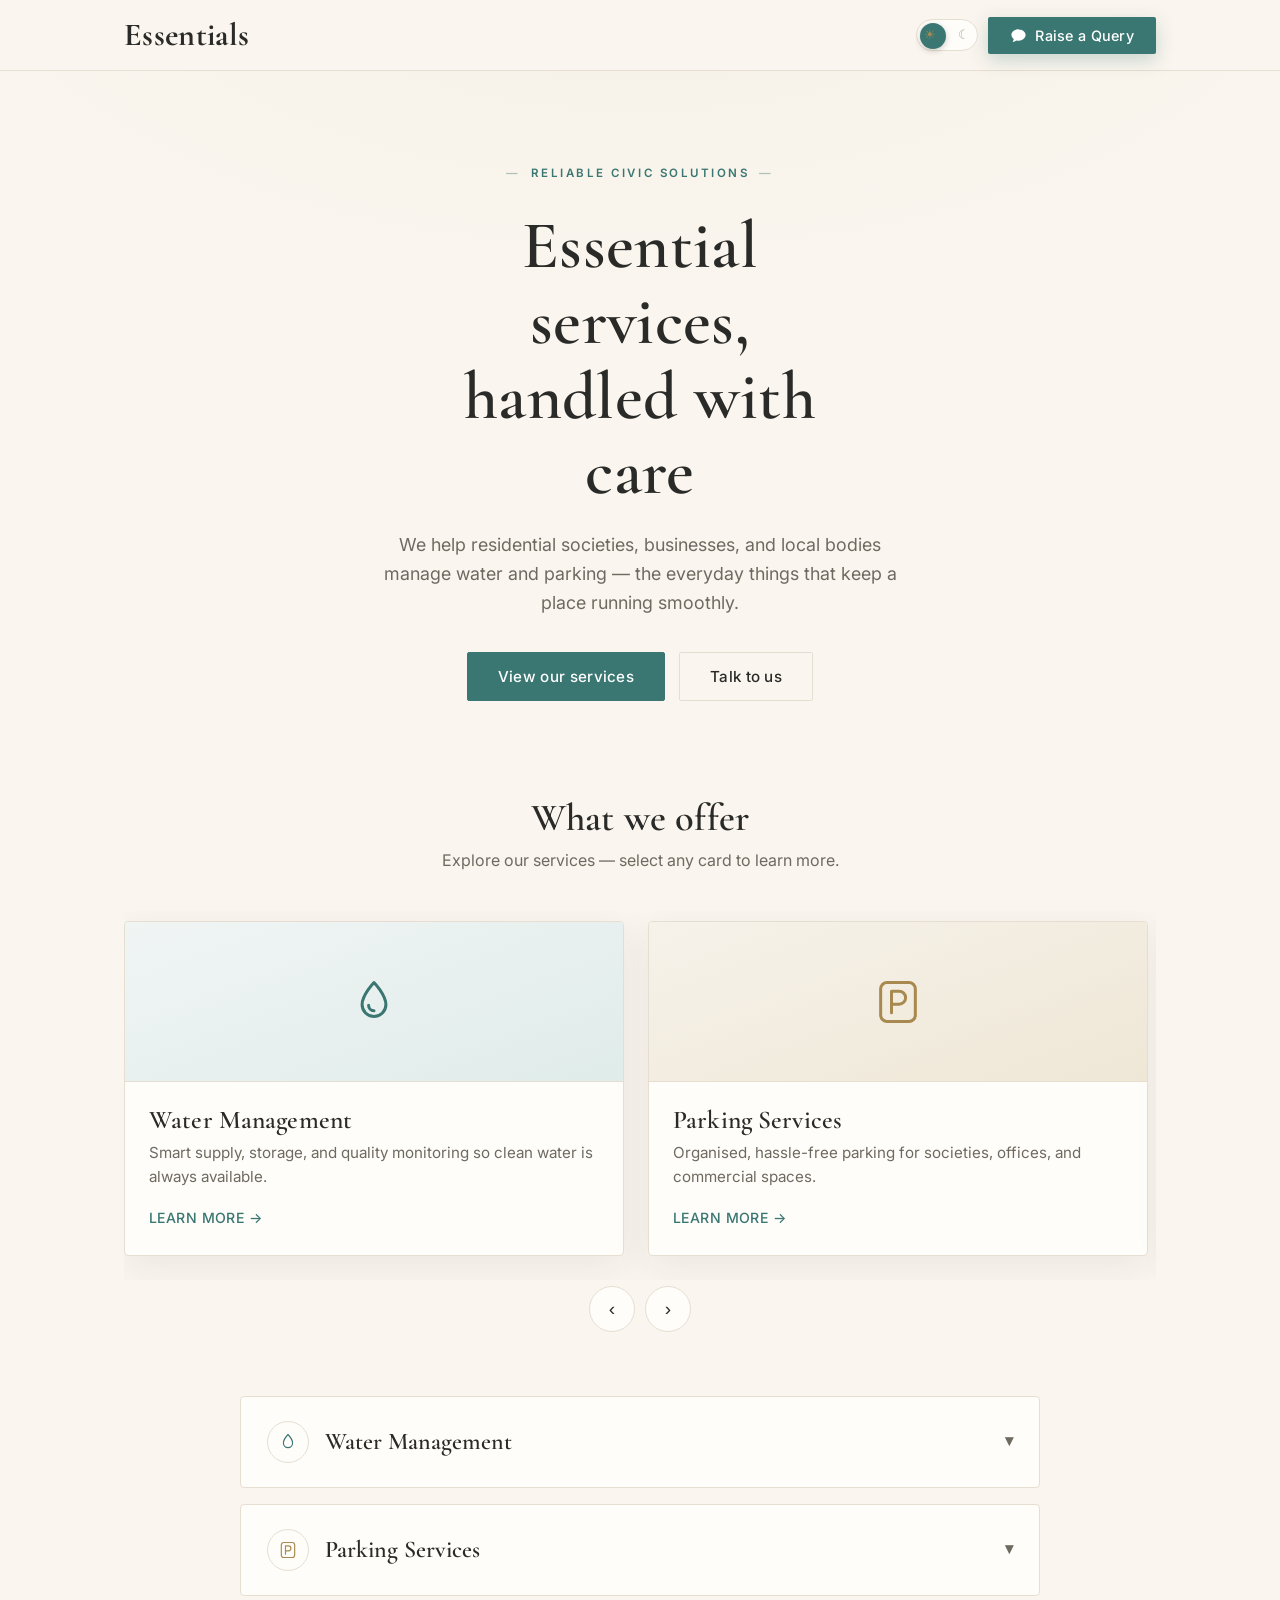
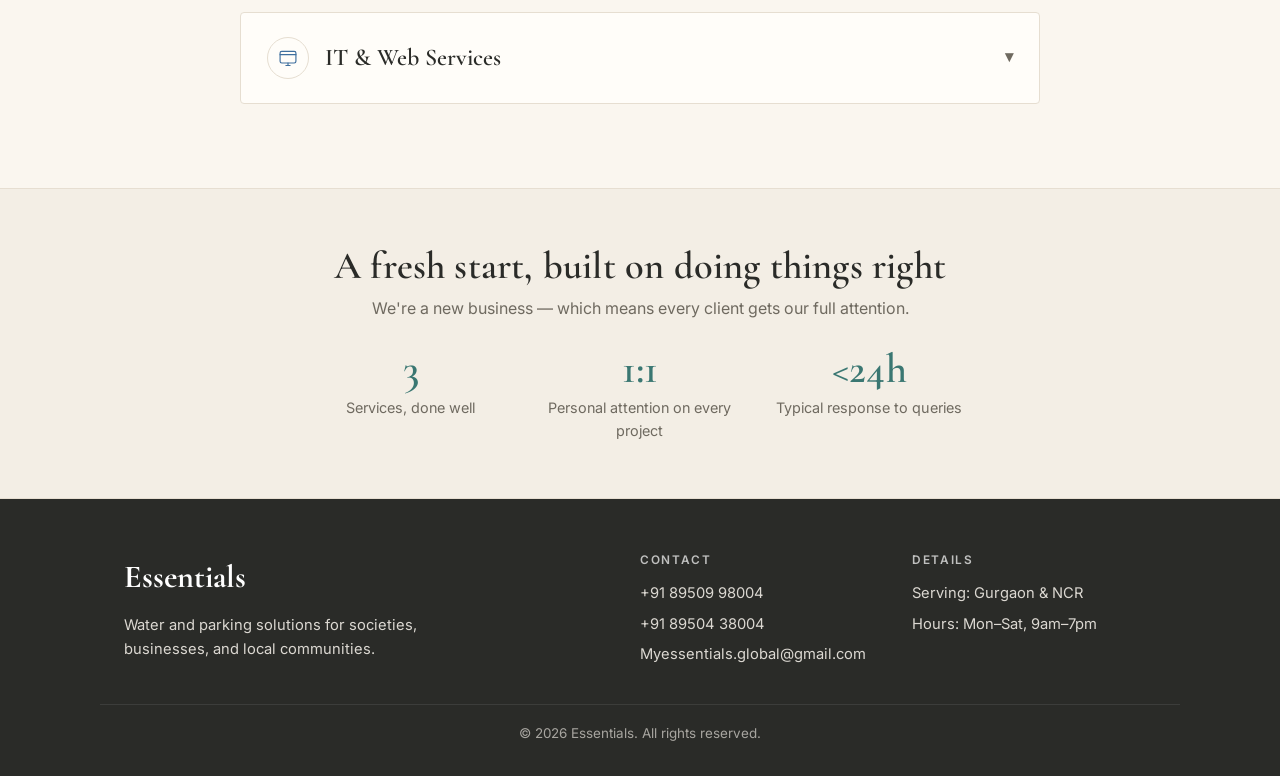
==== index.html @ 6fbc33ee "icon" ====
<!DOCTYPE html>
<html lang="en">
<head>
<meta charset="UTF-8" />
<meta name="viewport" content="width=device-width, initial-scale=1.0" />

<!-- ============ PRIMARY SEO ============ -->
<title>Essentials | Water Management & Parking Solutions in Gurgaon</title>
<meta name="description" content="Essentials provides reliable water management and organised parking solutions for societies, businesses, and local communities in Gurgaon & NCR. Get in touch today." />
<meta name="keywords" content="water management, parking services, water supply, tank cleaning, parking management, society services, Gurgaon, NCR, civic services, facility management" />
<meta name="author" content="Essentials" />
<meta name="robots" content="index, follow, max-image-preview:large" />
<meta name="theme-color" content="#ffffff" />
<link rel="canonical" href="https://myessentials.co.in/" />

<!-- ============ FAVICON ============ -->
<link rel="icon" type="image/x-icon" href="/favicon.ico" />
<link rel="icon" type="image/png" sizes="32x32" href="/favicon-32x32.png" />
<link rel="icon" type="image/png" sizes="16x16" href="/favicon-16x16.png" />
<link rel="apple-touch-icon" sizes="180x180" href="/apple-touch-icon.png" />

<!-- ============ OPEN GRAPH ============ -->
<meta property="og:type" content="website" />
<meta property="og:site_name" content="Essentials" />
<meta property="og:title" content="Essentials | Water Management & Parking Solutions" />
<meta property="og:description" content="Reliable water management and organised parking solutions for societies, businesses, and communities in Gurgaon & NCR." />
<meta property="og:url" content="https://myessentials.co.in/" />
<meta property="og:locale" content="en_IN" />
<meta property="og:image" content="https://myessentials.co.in/assets/og-image.jpg" />
<meta property="og:image:alt" content="Essentials — water and parking solutions" />

<!-- ============ TWITTER CARD ============ -->
<meta name="twitter:card" content="summary_large_image" />
<meta name="twitter:title" content="Essentials | Water & Parking Solutions" />
<meta name="twitter:description" content="Reliable water management and organised parking solutions in Gurgaon & NCR." />
<meta name="twitter:image" content="https://myessentials.co.in/assets/og-image.jpg" />

<!-- ============ STRUCTURED DATA ============ -->
<script type="application/ld+json">
{
  "@context": "https://schema.org",
  "@type": "LocalBusiness",
  "name": "Essentials",
  "description": "Water management and parking solutions for societies, businesses, and communities.",
  "url": "https://myessentials.co.in/",
  "telephone": "+91-89509-98004",
  "email": "Myessentials.global@gmail.com",
  "areaServed": { "@type": "City", "name": "Gurgaon" },
  "address": { "@type": "PostalAddress", "addressLocality": "Gurgaon", "addressRegion": "Haryana", "addressCountry": "IN" },
  "openingHoursSpecification": { "@type": "OpeningHoursSpecification", "dayOfWeek": ["Monday","Tuesday","Wednesday","Thursday","Friday","Saturday"], "opens": "09:00", "closes": "19:00" },
  "makesOffer": [
    { "@type": "Offer", "itemOffered": { "@type": "Service", "name": "Water Management", "description": "Water supply scheduling, tank cleaning, quality testing, and usage monitoring." } },
    { "@type": "Offer", "itemOffered": { "@type": "Service", "name": "Parking Services", "description": "Parking planning, slot allocation, signage, and on-ground flow management." } }
  ]
}
</script>

<link rel="preconnect" href="https://fonts.googleapis.com">
<link rel="preconnect" href="https://fonts.gstatic.com" crossorigin>
<link href="https://fonts.googleapis.com/css2?family=Cormorant+Garamond:wght@500;600&family=Inter:wght@400;500;600&display=swap" rel="stylesheet">

<style>
  /* ============================================================
     ELEGANT LIGHT THEME — soft whites, restrained teal, serif display
     ============================================================ */
  :root, [data-theme="light"]{
    --ink:#2a2b28;        /* warm soft charcoal */
    --ink-soft:#6f6a60;   /* warm muted grey text */
    --brand:#3a7772;      /* restrained deep teal (AA-compliant) */
    --brand-deep:#2f5f5b;
    --gold:#a8894f;       /* warm muted gold */
    --stone:#f3eee5;      /* warm sand section */
    --paper:#faf6ef;      /* warm ivory page */
    --paper-2:#f6f0e6;    /* second ivory tone for gradient */
    --line:#e6ded1;       /* warm hairline */
    --card:#fffdf9;       /* creamy card, slightly off page */
    --shadow:0 10px 40px rgba(42,43,40,.07);
  }
  [data-theme="dark"]{
    --ink:#e9e6df; --ink-soft:#a9a49a; --brand:#6ba8a2; --brand-deep:#8bc0ba;
    --gold:#c9a877; --stone:#20242a; --paper:#171b20; --line:#2b3138; --card:#1d222808;
    --card:#1e2329; --paper-2:#141a1f; --shadow:0 10px 40px rgba(0,0,0,.4);
  }

  *{box-sizing:border-box;margin:0;padding:0}
  html{scroll-behavior:smooth}

  /* Accessibility: skip link */
  .skip{
    position:absolute;left:-999px;top:0;z-index:100;
    background:var(--brand);color:#fff;padding:12px 20px;border-radius:0 0 4px 0;
    font-weight:600;text-decoration:none
  }
  .skip:focus{left:0}

  /* Accessibility: clear keyboard focus on every interactive element */
  a:focus-visible, button:focus-visible, summary:focus-visible, [tabindex]:focus-visible{
    outline:3px solid var(--brand);
    outline-offset:3px;
    border-radius:2px;
  }
  /* Screen-reader-only utility */
  .sr-only{
    position:absolute;width:1px;height:1px;padding:0;margin:-1px;
    overflow:hidden;clip:rect(0 0 0 0);white-space:nowrap;border:0
  }
  body{
    font-family:"Inter",system-ui,-apple-system,Roboto,Arial,sans-serif;
    color:var(--ink);
    background:var(--paper);
    background-image:radial-gradient(1200px 600px at 50% -10%, var(--paper-2), transparent 70%);
    background-attachment:fixed;
    line-height:1.6;
    -webkit-font-smoothing:antialiased;
    transition:background .3s ease, color .3s ease;
  }
  h1,h2,h3,.serif{font-family:"Cormorant Garamond",Georgia,serif;font-weight:600;line-height:1.12;letter-spacing:.005em}
  .wrap{max-width:1080px;margin:0 auto;padding:0 24px}

  header{
    position:sticky;top:0;z-index:40;
    background:color-mix(in srgb, var(--paper) 90%, transparent);
    backdrop-filter:blur(10px); border-bottom:1px solid var(--line);
  }
  .bar{display:flex;align-items:center;justify-content:space-between;height:70px;gap:12px}
  .brand{display:flex;align-items:center;gap:11px;font-family:"Cormorant Garamond",serif;font-weight:800;font-size:2rem;color:var(--ink);text-decoration:none;letter-spacing:.01em;flex:0 0 auto}

  .head-actions{display:flex;align-items:center;gap:10px;flex:0 0 auto}
  @media (max-width:640px){
    .brand{font-size:1.7rem}
    .nav-cta{padding:9px 14px;font-size:.82rem}
    .nav-cta svg{width:15px}
    .head-actions{gap:8px}
  }
  @media (max-width:400px){
    /* hide the button label on very small screens, keep the icon */
    .nav-cta .cta-label{display:none}
    .nav-cta{padding:9px 11px}
  }
  /* ===== THEME PILL TOGGLE ===== */
  .theme-toggle{
    position:relative;
    width:62px;height:32px;flex:0 0 auto;
    border-radius:999px;
    border:1px solid var(--line);
    background:var(--card);
    cursor:pointer;padding:0;
    display:flex;align-items:center;justify-content:space-between;
    transition:background .25s, border-color .25s;
  }
  .theme-toggle:hover{border-color:var(--brand)}
  .theme-toggle:focus-visible{outline:2px solid var(--brand);outline-offset:2px}
  .theme-toggle .tt-icon{
    width:26px;font-size:.82rem;line-height:1;text-align:center;
    z-index:2;pointer-events:none;transition:opacity .25s;
  }
  .theme-toggle .tt-sun{color:var(--gold)}
  .theme-toggle .tt-moon{color:var(--ink-soft)}
  /* sliding knob sits over the active side */
  .theme-toggle .tt-knob{
    position:absolute;top:3px;left:3px;
    width:26px;height:26px;border-radius:50%;
    background:var(--brand);
    box-shadow:0 2px 6px rgba(0,0,0,.2);
    transition:transform .25s ease;
    z-index:1;
  }
  /* dark mode: slide knob to the right (over the moon) */
  [data-theme="dark"] .theme-toggle .tt-knob{transform:translateX(30px)}
  [data-theme="dark"] .theme-toggle .tt-sun{opacity:.45}
  [data-theme="light"] .theme-toggle .tt-moon{opacity:.55}
  /* knob dims the icon it covers so the OTHER icon reads as "current option" */

  .nav-cta{
    background:var(--brand);color:#fff;border:none;
    padding:10px 22px;border-radius:2px;font-weight:500;font-size:.9rem;letter-spacing:.02em;
    cursor:pointer;transition:.2s;font-family:"Inter",sans-serif;
    display:inline-flex;align-items:center;gap:8px;
    box-shadow:0 6px 18px rgba(63,125,120,.28)
  }
  .nav-cta:hover{background:var(--brand-deep);transform:translateY(-1px)}
  .nav-cta svg{width:17px;fill:#fff}

  .hero{padding:88px 0 56px;text-align:center}
  .eyebrow{
    display:inline-block;font-size:.72rem;font-weight:600;letter-spacing:.22em;
    text-transform:uppercase;color:var(--brand);margin-bottom:26px
  }
  .eyebrow::before,.eyebrow::after{content:"—";opacity:.4;margin:0 10px}
  .hero h1{font-size:clamp(2.6rem,6vw,4.2rem);max-width:14ch;margin:0 auto 22px;color:var(--ink)}
  .hero p{font-size:1.12rem;color:var(--ink-soft);max-width:50ch;margin:0 auto 34px;font-weight:400}
  .hero-actions{display:flex;gap:14px;justify-content:center;flex-wrap:wrap}
  .btn-primary{
    background:var(--brand);color:#fff;border:1px solid var(--brand);padding:14px 30px;
    border-radius:2px;font-weight:500;font-size:.95rem;letter-spacing:.02em;cursor:pointer;transition:.2s;font-family:"Inter",sans-serif
  }
  .btn-primary:hover{background:var(--brand-deep);border-color:var(--brand-deep)}
  .btn-ghost{
    background:transparent;color:var(--ink);border:1px solid var(--line);
    padding:14px 30px;border-radius:2px;font-weight:500;font-size:.95rem;letter-spacing:.02em;cursor:pointer;transition:.2s;font-family:"Inter",sans-serif
  }
  .btn-ghost:hover{border-color:var(--brand);color:var(--brand)}

  .services{padding:40px 0 64px}
  .sec-head{text-align:center;margin-bottom:38px}
  .sec-head h2{font-size:2.4rem;margin-bottom:8px;color:var(--ink)}
  .sec-head p{color:var(--ink-soft)}

  .carousel{position:relative}
  .track{display:flex;gap:24px;overflow-x:auto;scroll-snap-type:x mandatory;padding:10px 4px 24px;scrollbar-width:none}
  .track::-webkit-scrollbar{display:none}
  .card{
    scroll-snap-align:start;flex:0 0 88%;
    background:var(--card);border:1px solid var(--line);border-radius:4px;
    box-shadow:var(--shadow);overflow:hidden;cursor:pointer;transition:transform .3s,box-shadow .3s
  }
  /* Desktop: two cards visible at once (each ~half the row minus the gap) */
  @media(min-width:720px){.card{flex:0 0 calc(50% - 12px)}}
  .card:hover{transform:translateY(-6px);box-shadow:0 18px 50px rgba(44,51,57,.10)}
  .card-top{height:160px;display:grid;place-items:center;position:relative;border-bottom:1px solid var(--line)}
  .card-top.water{background:linear-gradient(160deg,#f0f5f4,#e0ecea)}
  .card-top.parking{background:linear-gradient(160deg,#f6f2ea,#efe7d6)}
  .card-top.more{background:linear-gradient(160deg,#f2f3f4,#e7e9ea)}
  .card-top.it{background:linear-gradient(160deg,#eef2f6,#dde8f0)}
  .card-top svg{width:52px;height:52px}
  .card-top.water svg{color:var(--brand)}
  .card-top.parking svg{color:var(--gold)}
  .card-top.more svg{color:var(--ink-soft)}
  .card-top.it svg{color:#3f6f9e}
  .card-body{padding:24px}
  .card-body h3{font-size:1.6rem;margin-bottom:6px;color:var(--ink)}
  .card-body p{color:var(--ink-soft);font-size:.95rem;margin-bottom:16px}
  .card-link{font-weight:500;color:var(--brand);font-size:.88rem;letter-spacing:.03em;text-transform:uppercase}

  .arrows{display:flex;gap:10px;justify-content:center;margin-top:6px}
  .arrow{width:46px;height:46px;border-radius:50%;border:1px solid var(--line);background:var(--card);cursor:pointer;font-size:1.2rem;color:var(--ink);transition:.2s}
  .arrow:hover{border-color:var(--brand);color:var(--brand)}

  .detail{max-width:800px;margin:0 auto 16px;background:var(--card);border:1px solid var(--line);border-radius:4px;overflow:hidden}
  .detail summary{list-style:none;cursor:pointer;padding:24px 26px;display:flex;align-items:center;gap:16px;font-family:"Cormorant Garamond",serif;font-weight:600;font-size:1.5rem;color:var(--ink)}
  .detail summary::-webkit-details-marker{display:none}
  .detail .chev{margin-left:auto;transition:transform .25s;color:var(--ink-soft);font-size:1rem}
  .detail[open] .chev{transform:rotate(180deg)}
  .badge{width:42px;height:42px;border-radius:50%;display:grid;place-items:center;flex:none;border:1px solid var(--line)}
  .badge.water svg{color:var(--brand)}
  .badge.parking svg{color:var(--gold)}
  .badge.it svg{color:#3f6f9e}
  .detail-body{padding:0 26px 26px 84px}
  .detail-body p{color:var(--ink-soft);margin-bottom:18px}
  .detail-body h4{margin:16px 0 10px;font-family:"Inter",sans-serif;font-size:.78rem;text-transform:uppercase;letter-spacing:.14em;color:var(--brand);font-weight:600}
  .feature-list{list-style:none;display:grid;gap:12px}
  .feature-list li{display:flex;gap:12px;color:var(--ink-soft);font-size:.96rem}
  .feature-list li::before{content:"";width:6px;height:6px;border-radius:50%;background:var(--gold);flex:none;margin-top:9px}
  .detail-body .btn-primary{margin-top:22px;font-size:.9rem;padding:12px 26px}

  .trust{background:var(--stone);padding:56px 0;text-align:center;margin-top:24px;border-top:1px solid var(--line);border-bottom:1px solid var(--line)}
  .trust-grid{display:grid;gap:28px;grid-template-columns:1fr;max-width:660px;margin:24px auto 0}
  @media(min-width:640px){.trust-grid{grid-template-columns:repeat(3,1fr)}}
  .trust-item h3{font-size:2.6rem;color:var(--brand);margin-bottom:4px}
  .trust-item p{color:var(--ink-soft);font-size:.9rem}

  footer{background:var(--ink);color:var(--paper);padding:52px 0 32px;font-size:.92rem}
  [data-theme="dark"] footer{background:#0e1215;color:#a9a49a}
  .foot-grid{display:grid;gap:28px;grid-template-columns:1fr}
  @media(min-width:640px){.foot-grid{grid-template-columns:2fr 1fr 1fr}}
  footer h4{color:#fff;margin-bottom:12px;font-family:"Inter",sans-serif;font-size:.74rem;text-transform:uppercase;letter-spacing:.14em;opacity:.7;font-weight:600}
  footer a{color:inherit;text-decoration:none;display:block;margin-bottom:7px;opacity:.85}
  footer a:hover{opacity:1}
  .foot-brand{display:flex;align-items:center;gap:11px;font-family:"Cormorant Garamond",serif;font-weight:800;color:#fff;font-size:2rem;margin-bottom:12px}
  .foot-bottom{border-top:1px solid rgba(255,255,255,.14);margin-top:30px;padding-top:18px;text-align:center;opacity:.6;font-size:.84rem}



  .overlay[hidden]{display:none!important}
  .overlay{position:fixed;inset:0;z-index:60;background:rgba(30,35,40,.5);backdrop-filter:blur(3px);display:none;align-items:center;justify-content:center;padding:20px}
  .overlay.show{display:flex}
  .modal{background:var(--card);border-radius:10px;max-width:420px;width:100%;padding:26px 24px;box-shadow:0 24px 70px rgba(0,0,0,.28);animation:pop .3s ease;max-height:88vh;overflow-y:auto}
  @keyframes pop{from{transform:translateY(10px);opacity:0}to{transform:translateY(0);opacity:1}}
  .modal h3{font-size:1.6rem;margin-bottom:4px;color:var(--ink)}
  .modal h3:focus{outline:none}
  .modal .sub{color:var(--ink-soft);font-size:.92rem;margin-bottom:14px}
  .q-select-label{display:block;font-size:.78rem;font-weight:600;letter-spacing:.04em;text-transform:uppercase;color:var(--ink-soft);margin-bottom:6px}
  .q-select{
    width:100%;padding:11px 13px;margin-bottom:16px;
    border:1px solid var(--line);border-radius:8px;
    background:var(--card);color:var(--ink);
    font-family:"Inter",sans-serif;font-size:.95rem;cursor:pointer;
    appearance:none;-webkit-appearance:none;
    background-image:url("data:image/svg+xml,%3Csvg xmlns='http://www.w3.org/2000/svg' width='14' height='14' viewBox='0 0 24 24' fill='none' stroke='%23777' stroke-width='2.4' stroke-linecap='round'%3E%3Cpath d='M6 9l6 6 6-6'/%3E%3C/svg%3E");
    background-repeat:no-repeat;background-position:right 13px center;
    transition:border-color .2s;
  }
  .q-select:hover,.q-select:focus{border-color:var(--brand);outline:none}
  .q-select.needs-pick{border-color:var(--brand);box-shadow:0 0 0 3px rgba(58,119,114,.18);animation:nudge .4s ease}
  @keyframes nudge{0%,100%{transform:translateX(0)}25%{transform:translateX(-4px)}75%{transform:translateX(4px)}}

  /* ===== OOPS CARTOON ===== */
  .oops{display:flex;align-items:center;gap:12px;margin:-4px 0 14px;
    animation:oopsIn .45s cubic-bezier(.18,.9,.32,1.4) both}
  .oops[hidden]{display:none}
  .oops-drop{flex:0 0 auto;transform-origin:50% 100%;animation:oopsHop 1s ease-in-out .3s 2}
  .oops-body{fill:#5bb3ad}
  .oops-face{transform-origin:center;animation:oopsBlink 2.4s ease-in-out infinite}
  .oops-bubble{position:relative;background:var(--card);border:1.5px solid var(--brand);
    color:var(--ink);font-size:.85rem;font-weight:600;line-height:1.3;
    padding:9px 13px;border-radius:12px 12px 12px 3px;box-shadow:0 4px 14px rgba(58,119,114,.18)}
  .oops-bubble::before{content:"";position:absolute;left:-8px;bottom:6px;
    width:0;height:0;border:6px solid transparent;border-right-color:var(--brand);border-left:0}
  .oops-emoji{display:inline-block;animation:oopsWiggle .8s ease-in-out infinite}
  @keyframes oopsIn{from{opacity:0;transform:translateY(6px) scale(.85)}to{opacity:1;transform:translateY(0) scale(1)}}
  @keyframes oopsHop{0%,100%{transform:translateY(0)}30%{transform:translateY(-8px)}50%{transform:translateY(0)}}
  @keyframes oopsBlink{0%,92%,100%{transform:scaleY(1)}96%{transform:scaleY(.1)}}
  @keyframes oopsWiggle{0%,100%{transform:rotate(-12deg)}50%{transform:rotate(12deg)}}
  @media (prefers-reduced-motion:reduce){
    .oops,.oops-drop,.oops-face,.oops-emoji{animation:none}
  }
  /* Disabled contact buttons until a service is chosen */
  .opt-row.is-disabled .opt2{opacity:.45;pointer-events:none;filter:grayscale(.5)}
  .qref{background:var(--stone);border-radius:6px;padding:9px 13px;font-size:.82rem;color:var(--ink-soft);margin-bottom:16px;border:1px solid var(--line)}
  .qref b{color:var(--ink);font-family:ui-monospace,monospace}
  .opt{display:flex;align-items:center;gap:13px;width:100%;text-align:left;border:1px solid var(--line);background:var(--card);border-radius:8px;padding:13px;margin-bottom:10px;cursor:pointer;transition:.2s;text-decoration:none;color:var(--ink)}
  /* Side-by-side WhatsApp / Gmail buttons */
  .opt-row{display:flex;gap:12px;margin-bottom:6px}
  .opt2{
    flex:1;display:flex;flex-direction:column;align-items:center;gap:8px;
    border:1px solid var(--line);background:var(--card);border-radius:10px;
    padding:16px 10px;cursor:pointer;transition:.2s;text-decoration:none;color:var(--ink);
    font-family:"Inter",sans-serif;
  }
  .opt2:hover{border-color:var(--brand);background:var(--stone);transform:translateY(-2px)}
  .opt2 .ico2{width:30px;height:30px;display:grid;place-items:center}
  .opt2 .ico2 svg,.opt2 .ico2 img{width:28px;height:28px}
  .opt2-txt{font-size:.95rem;font-weight:600}
  .opt:hover{border-color:var(--brand);background:var(--stone)}
  .opt .ico{width:40px;height:40px;border-radius:50%;display:grid;place-items:center;flex:none}
  .opt .ico.wa{background:#25d366}
  .opt .ico.em{background:var(--brand)}
  .opt .ico svg{width:21px;height:21px;fill:#fff}
  .opt-txt strong{display:block;font-size:1rem;font-weight:600;line-height:1.3}
  .opt-txt span{font-size:.83rem;color:var(--ink-soft);line-height:1.3}
  .modal-close{background:none;border:none;font-size:.9rem;color:var(--ink-soft);cursor:pointer;width:100%;margin-top:4px;padding:8px}
  .email-fallback{background:var(--stone);border:1px solid var(--line);border-radius:8px;padding:14px;margin:2px 0 10px;text-align:center}
  .ef-note{font-size:.82rem;color:var(--ink-soft);margin-bottom:8px}
  .ef-addr{font-size:.92rem;font-weight:600;color:var(--ink);word-break:break-all;margin-bottom:4px}
  .ef-ref{font-size:.78rem;color:var(--ink-soft);margin-bottom:10px}
  .ef-ref b{color:var(--ink);font-family:ui-monospace,monospace}
  .ef-copy{background:var(--brand);color:#fff;border:none;padding:9px 18px;border-radius:6px;font-size:.85rem;font-weight:500;cursor:pointer;transition:.2s;font-family:"Inter",sans-serif}
  .ef-copy:hover{background:var(--brand-deep)}
  .modal-close:hover{color:var(--ink)}

  @media(prefers-reduced-motion:reduce){*{transition:none!important;animation:none!important}}
</style>
</head>
<body>

<a class="skip" href="#services">Skip to services</a>

<header>
  <div class="wrap bar">
    <span class="brand" aria-label="Essentials home"> Essentials</span>
    <div class="head-actions">
      <button class="theme-toggle" id="themeBtn" onclick="toggleTheme()" role="switch" aria-checked="false" aria-label="Toggle dark mode" title="Toggle light / dark mode">
        <span class="tt-icon tt-sun" aria-hidden="true">☀</span>
        <span class="tt-icon tt-moon" aria-hidden="true">☾</span>
        <span class="tt-knob" aria-hidden="true"></span>
      </button>
      <button class="nav-cta" onclick="openModal()"><svg viewBox="0 0 24 24" aria-hidden="true"><path d="M12 3C6.5 3 2 6.6 2 11c0 2.4 1.3 4.5 3.4 6-.2 1.4-.9 2.6-1.4 3.4-.2.3.1.7.5.6 2-.5 3.6-1.3 4.7-2 1 .3 1.9.4 2.8.4 5.5 0 10-3.6 10-8s-4.5-8-10-8z"/></svg><span class="cta-label">Raise a Query</span></button>
    </div>
  </div>
</header>

<main>
<section class="hero">
  <div class="wrap">
    <span class="eyebrow">Reliable civic solutions</span>
    <h1>Essential services, handled with care</h1>
    <p>We help residential societies, businesses, and local bodies manage water and parking — the everyday things that keep a place running smoothly.</p>
    <div class="hero-actions">
      <button class="btn-primary" onclick="scrollToServices()">View our services</button>
      <button class="btn-ghost" onclick="openModal()">Talk to us</button>
    </div>
  </div>
</section>

<section class="services" id="services" aria-label="Our services">
  <div class="wrap">
    <div class="sec-head">
      <h2>What we offer</h2>
      <p>Explore our services — select any card to learn more.</p>
    </div>
    <div class="carousel">
      <div class="track" id="track">
        <article class="card" role="button" tabindex="0" onclick="openDetail('d-water')" onkeydown="cardKey(event,'d-water')" aria-label="Water Management — learn more">
          <div class="card-top water"><svg viewBox="0 0 24 24" fill="none" stroke="currentColor" stroke-width="1.4" stroke-linecap="round" stroke-linejoin="round" role="img" aria-label="Water droplet"><path d="M12 3c0 0 5.5 5.8 5.5 10.2a5.5 5.5 0 0 1-11 0C6.5 8.8 12 3 12 3z"/><path d="M9.5 13.5a2.5 2.5 0 0 0 2.5 2.5"/></svg></div>
          <div class="card-body"><h3>Water Management</h3><p>Smart supply, storage, and quality monitoring so clean water is always available.</p><span class="card-link">Learn more →</span></div>
        </article>
        <article class="card" role="button" tabindex="0" onclick="openDetail('d-parking')" onkeydown="cardKey(event,'d-parking')" aria-label="Parking Services — learn more">
          <div class="card-top parking"><svg viewBox="0 0 24 24" fill="none" stroke="currentColor" stroke-width="1.4" stroke-linecap="round" stroke-linejoin="round" role="img" aria-label="Parking"><rect x="4" y="3" width="16" height="18" rx="3"/><path d="M9 17V7h3.5a3 3 0 0 1 0 6H9"/></svg></div>
          <div class="card-body"><h3>Parking Services</h3><p>Organised, hassle-free parking for societies, offices, and commercial spaces.</p><span class="card-link">Learn more →</span></div>
        </article>
        <article class="card" role="button" tabindex="0" onclick="openDetail('d-it')" onkeydown="cardKey(event,'d-it')" aria-label="IT & Web Services — learn more">
          <div class="card-top it"><svg viewBox="0 0 24 24" fill="none" stroke="currentColor" stroke-width="1.4" stroke-linecap="round" stroke-linejoin="round" role="img" aria-label="Website"><rect x="2.5" y="4" width="19" height="14" rx="2"/><path d="M2.5 8h19"/><path d="M6 6.2h.01M8.4 6.2h.01"/><path d="M9.5 21h5M12 18v3"/></svg></div>
          <div class="card-body"><h3>IT &amp; Web Services</h3><p>We build clean, modern websites for businesses like yours — just like this one. Get online with a site that looks premium.</p><span class="card-link">Learn more →</span></div>
        </article>
        <article class="card" role="button" tabindex="0" onclick="openModal()" onkeydown="cardKey(event,null,true)" aria-label="Need something else — ask us">
          <div class="card-top more"><svg viewBox="0 0 24 24" fill="none" stroke="currentColor" stroke-width="1.4" stroke-linecap="round" role="img" aria-label="More services"><path d="M12 5v14M5 12h14"/></svg></div>
          <div class="card-body"><h3>Need something else?</h3><p>Growing our offerings. Tell us what you need and we'll see how we can help.</p><span class="card-link">Ask us →</span></div>
        </article>
      </div>
    </div>
    <div class="arrows">
      <button class="arrow" onclick="slide(-1)" aria-label="Previous service">‹</button>
      <button class="arrow" onclick="slide(1)" aria-label="Next service">›</button>
    </div>
  </div>
</section>

<section class="wrap" style="padding-bottom:44px" id="details" aria-label="Service details">
  <details class="detail" id="d-water">
    <summary><span class="badge water"><svg viewBox="0 0 24 24" width="20" fill="none" stroke="currentColor" stroke-width="1.4" stroke-linecap="round" stroke-linejoin="round" aria-hidden="true"><path d="M12 3c0 0 5.5 5.8 5.5 10.2a5.5 5.5 0 0 1-11 0C6.5 8.8 12 3 12 3z"/></svg></span>Water Management<span class="chev" aria-hidden="true">▾</span></summary>
    <div class="detail-body">
      <p>We keep water flowing reliably and safely. From storage tank upkeep to supply scheduling and quality checks, we handle the details so residents and businesses never have to think twice about it.</p>
      <h4>What's included</h4>
      <ul class="feature-list">
        <li>Water supply scheduling and distribution planning</li>
        <li>Tank cleaning, maintenance, and leak detection</li>
        <li>Basic water quality testing and reporting</li>
        <li>Usage monitoring to reduce wastage and cost</li>
      </ul>
      <button class="btn-primary" onclick="openModal('Water Management')">Enquire about water services</button>
    </div>
  </details>
  <details class="detail" id="d-parking">
    <summary><span class="badge parking"><svg viewBox="0 0 24 24" width="20" fill="none" stroke="currentColor" stroke-width="1.4" stroke-linecap="round" stroke-linejoin="round" aria-hidden="true"><rect x="4" y="3" width="16" height="18" rx="3"/><path d="M9 17V7h3.5a3 3 0 0 1 0 6H9"/></svg></span>Parking Services<span class="chev" aria-hidden="true">▾</span></summary>
    <div class="detail-body">
      <p>Parking chaos is one of the most common everyday frustrations. We bring order to it — clear allocation, smooth flow, and a system residents and visitors actually understand.</p>
      <h4>What's included</h4>
      <ul class="feature-list">
        <li>Parking space planning and slot allocation</li>
        <li>Visitor and resident parking coordination</li>
        <li>Signage, markings, and flow management</li>
        <li>On-ground support for smooth day-to-day running</li>
      </ul>
      <button class="btn-primary" onclick="openModal('Parking Services')">Enquire about parking services</button>
    </div>
  </details>
  <details class="detail" id="d-it">
    <summary><span class="badge it"><svg viewBox="0 0 24 24" width="20" fill="none" stroke="currentColor" stroke-width="1.4" stroke-linecap="round" stroke-linejoin="round" aria-hidden="true"><rect x="2.5" y="4" width="19" height="14" rx="2"/><path d="M2.5 8h19"/><path d="M9.5 21h5M12 18v3"/></svg></span>IT &amp; Web Services<span class="chev" aria-hidden="true">▾</span></summary>
    <div class="detail-body">
      <p>Beyond facility management, we build websites for businesses like yours — clean, fast, mobile-friendly, and built to look premium. This very site is an example of our work.</p>
      <h4>What's included</h4>
      <ul class="feature-list">
        <li>Custom business websites, designed and built end to end</li>
        <li>Mobile-responsive, fast-loading, and SEO-ready</li>
        <li>Domain setup, hosting, and going live — handled for you</li>
        <li>Ongoing support and updates as your business grows</li>
      </ul>
      <button class="btn-primary" onclick="openModal('IT & Web Services')">Enquire about IT services</button>
    </div>
  </details>
</section>

<section class="trust" aria-label="Why choose us">
  <div class="wrap">
    <div class="sec-head" style="margin-bottom:0">
      <h2>A fresh start, built on doing things right</h2>
      <p>We're a new business — which means every client gets our full attention.</p>
    </div>
    <div class="trust-grid">
      <div class="trust-item"><h3 id="svcCount">3</h3><p>Services, done well</p></div>
      <div class="trust-item"><h3>1:1</h3><p>Personal attention on every project</p></div>
      <div class="trust-item"><h3>&lt;24h</h3><p>Typical response to queries</p></div>
    </div>
  </div>
</section>
</main>

<footer>
  <div class="wrap foot-grid">
    <div>
      <div class="foot-brand">Essentials</div>
      <p style="max-width:34ch;opacity:.85">Water and parking solutions for societies, businesses, and local communities.</p>
    </div>
    <div><h4>Contact</h4><a href="tel:+918950998004">+91 89509 98004</a><a href="tel:+918950438004">+91 89504 38004</a><a href="mailto:Myessentials.global@gmail.com">Myessentials.global@gmail.com</a></div>
    <div><h4>Details</h4><a>Serving: Gurgaon &amp; NCR</a><a>Hours: Mon–Sat, 9am–7pm</a></div>
  </div>
  <div class="wrap foot-bottom">© 2026 Essentials. All rights reserved.</div>
</footer>



<div class="overlay" id="overlay" onclick="if(event.target===this)closeModal()" hidden>
  <div class="modal" role="dialog" aria-modal="true" aria-labelledby="modalTitle" aria-describedby="modalDesc">
    <h3 id="modalTitle" tabindex="-1">How can we help?</h3>
    <p class="sub" id="modalDesc">Pick a service, then choose how you'd like to reach us.</p>
    <label class="q-select-label" for="qService">Service</label>
    <select id="qService" class="q-select" aria-label="Select a service" onchange="onServiceChange()"></select>
    <div class="oops" id="svcHint" hidden aria-live="polite">
      <div class="oops-drop">
        <svg viewBox="0 0 60 74" width="46" height="56" aria-hidden="true">
          <path class="oops-body" d="M30 2C30 2 6 30 6 48a24 24 0 0 0 48 0C54 30 30 2 30 2Z"/>
          <ellipse class="oops-shine" cx="20" cy="44" rx="4.5" ry="7" fill="#fff" opacity=".55"/>
          <g class="oops-face">
            <circle cx="23" cy="48" r="3.4" fill="#243b3a"/>
            <circle cx="37" cy="48" r="3.4" fill="#243b3a"/>
            <circle cx="24.2" cy="46.9" r="1.1" fill="#fff"/>
            <circle cx="38.2" cy="46.9" r="1.1" fill="#fff"/>
            <path d="M25 57 q5 4 10 0" stroke="#243b3a" stroke-width="2.2" fill="none" stroke-linecap="round"/>
          </g>
        </svg>
      </div>
      <div class="oops-bubble">Oops! Please select a service <span class="oops-emoji">💧</span></div>
    </div>
    <div class="qref">Your reference number: <b id="qref">—</b></div>
    <div class="opt-row">
      <a class="opt2" id="waOpt" target="_blank" rel="noopener" aria-label="Contact us on WhatsApp" onclick="return guardService(event)">
        <span class="ico2" aria-hidden="true">
          <img src="/assets/icon-whatsapp.svg" alt="" width="28" height="28" />
        </span>
        <span class="opt2-txt">WhatsApp</span>
      </a>
      <button class="opt2" id="emOpt" type="button" onclick="handleEmail()" aria-label="Contact us by email via Gmail">
        <span class="ico2" aria-hidden="true">
          <img src="/assets/icon-gmail.svg" alt="" width="28" height="28" />
        </span>
        <span class="opt2-txt">Gmail</span>
      </button>
    </div>
    <div class="email-fallback" id="emailFallback" hidden>
      <p class="ef-note">If your mail app didn't open, email us directly:</p>
      <p class="ef-addr" id="efAddr">Myessentials.global@gmail.com</p>
      <p class="ef-ref">Subject reference: <b id="efRef">—</b></p>
      <button class="ef-copy" type="button" onclick="copyEmail()" id="efCopyBtn">Copy email address</button>
    </div>
    <button class="modal-close" onclick="closeModal()">Cancel</button>
  </div>
</div>

<script>
  const CONFIG = {
    whatsappDefault:"918950998004",   // Water, Parking, Other
    whatsappIT:"918950438004",        // IT & Web Services
    email:"Myessentials.global@gmail.com",
    business:"Essentials"
  };
  // Services shown in the query dropdown. Each maps to the WhatsApp number to use.
  // To add a new service later: add one line here. The count stat and dropdown update automatically.
  // Set isService:false for non-service options (like the catch-all) so they don't inflate the count.
  const SERVICES = [
    { label:"Water Management",   number: CONFIG.whatsappDefault, isService:true },
    { label:"Parking Services",   number: CONFIG.whatsappDefault, isService:true },
    { label:"IT & Web Services",  number: CONFIG.whatsappIT,      isService:true },
    { label:"Have something else for us", number: CONFIG.whatsappDefault, isService:false }
  ];
  const EMAIL = { gmailWeb:'', mailto:'', ref:'' };

  const themeBtn = document.getElementById('themeBtn');
  function setTheme(t){
    document.documentElement.setAttribute('data-theme', t);
    const dark = t==='dark';
    themeBtn.setAttribute('aria-checked', dark ? 'true' : 'false');
    themeBtn.setAttribute('aria-label', dark ? 'Switch to light mode' : 'Switch to dark mode');
    document.querySelector('meta[name=theme-color]').setAttribute('content', dark ? '#171b20' : '#faf6ef');
    document.cookie = "theme="+t+";path=/;max-age=31536000;SameSite=Lax";
  }
  function toggleTheme(){
    const cur = document.documentElement.getAttribute('data-theme') || 'light';
    setTheme(cur==='dark' ? 'light' : 'dark');
  }
  (function initTheme(){
    // Light is always the default. Dark only if the visitor chose it before.
    const m = document.cookie.match(/(?:^|; )theme=([^;]+)/);
    setTheme(m ? m[1] : 'light');
  })();

  const track = document.getElementById('track');
  function slide(dir){ const c=track.querySelector('.card'); track.scrollBy({left:dir*(c.offsetWidth+24),behavior:'smooth'}); }
  function scrollToServices(){ document.getElementById('services').scrollIntoView({behavior:'smooth'}); }

  function openDetail(id){ const el=document.getElementById(id); el.open=true; el.scrollIntoView({behavior:'smooth',block:'center'}); }
  function cardKey(e, id, isModal){
    if(e.key==='Enter' || e.key===' '){
      e.preventDefault();
      isModal ? openModal() : openDetail(id);
    }
  }

  function makeRef(){
    const d=new Date();
    const ymd=d.getFullYear()+String(d.getMonth()+1).padStart(2,'0')+String(d.getDate()).padStart(2,'0');
    return `QRY-${ymd}-${Math.floor(1000+Math.random()*9000)}`;
  }

  const overlay=document.getElementById('overlay');
  const qServiceEl=document.getElementById('qService');
  let lastFocused=null;
  let currentRef='';

  // Populate the service dropdown once
  (function buildServiceOptions(){
    // Placeholder first — no service selected by default
    const ph=document.createElement('option');
    ph.value=""; ph.textContent="Select your service…"; ph.disabled=false; ph.selected=true;
    qServiceEl.appendChild(ph);
    SERVICES.forEach((s,i)=>{
      const o=document.createElement('option');
      o.value=String(i); o.textContent=s.label;
      qServiceEl.appendChild(o);
    });
    // Dynamic service count for the trust stat (counts only real services)
    const count = SERVICES.filter(s=>s.isService).length;
    const el = document.getElementById('svcCount');
    if(el) el.textContent = String(count);
  })();

  // Rebuild WhatsApp + email links based on the currently selected service.
  // If no service is selected, disable the contact buttons and show a prompt.
  function refreshQueryLinks(){
    const raw = qServiceEl.value;
    const waBtn = document.getElementById('waOpt');
    const emBtn = document.getElementById('emOpt');
    const hint  = document.getElementById('svcHint');

    // No service chosen yet -> validation state
    if(raw === "" || raw == null){
      document.querySelector('.opt-row').classList.add('is-disabled');
      waBtn.removeAttribute('href');
      waBtn.setAttribute('aria-disabled','true');
      emBtn.disabled = true;
      if(hint) hint.hidden = false;
      return;
    }

    // A service is selected -> enable and build links
    document.querySelector('.opt-row').classList.remove('is-disabled');
    waBtn.setAttribute('aria-disabled','false');
    emBtn.disabled = false;
    if(hint) hint.hidden = true;

    const idx = parseInt(raw,10) || 0;
    const svcObj = SERVICES[idx] || SERVICES[0];
    const service = svcObj.label;
    const number = svcObj.number;           // <-- routes IT to the other number
    const ref = currentRef;
    const svc = ` regarding ${service}`;
    const subject = `New Query [${ref}] - ${service}`;
    const bodyText =
      `Hello ${CONFIG.business},\n\n` +
      `I'd like to raise a query${svc}.\n\n` +
      `Reference number: ${ref}\n\n` +
      `My message:\n\n\n` +
      `---\nName:\nPhone:\n`;

    // WhatsApp — number depends on the selected service
    const waMsg = `Hi ${CONFIG.business}, I'd like to raise a query${svc}. My reference number is ${ref}.`;
    waBtn.href = `https://wa.me/${number}?text=${encodeURIComponent(waMsg)}`;

    // Email
    const enc = { su: encodeURIComponent(subject), body: encodeURIComponent(bodyText) };
    EMAIL.gmailWeb = `https://mail.google.com/mail/?view=cm&fs=1&to=${encodeURIComponent(CONFIG.email)}&su=${enc.su}&body=${enc.body}`;
    EMAIL.mailto = `mailto:${CONFIG.email}?subject=${enc.su}&body=${enc.body}`;
    EMAIL.ref = ref;
  }

  function onServiceChange(){ refreshQueryLinks(); }

  // Block WhatsApp/Gmail until a service is chosen; show the oops cartoon.
  function guardService(e){
    if(qServiceEl.value === "" || qServiceEl.value == null){
      if(e) e.preventDefault();
      const hint = document.getElementById('svcHint');
      if(hint){
        hint.hidden = false;
        // restart the pop-in animation each time so it re-plays on repeated clicks
        hint.style.animation = 'none';
        void hint.offsetWidth;      // force reflow
        hint.style.animation = '';
      }
      qServiceEl.classList.remove('needs-pick');
      void qServiceEl.offsetWidth;
      qServiceEl.classList.add('needs-pick');
      qServiceEl.focus();
      setTimeout(()=>qServiceEl.classList.remove('needs-pick'), 1200);
      return false;
    }
    return true;
  }

  function openModal(service){
    currentRef = makeRef();
    document.getElementById('qref').textContent = currentRef;

    // Preselect the service if one was passed (from a detail card's Enquire button).
    // Otherwise leave the "Select your service…" placeholder (no selection).
    if(service){
      const found = SERVICES.findIndex(s => s.label.toLowerCase() === service.toLowerCase());
      qServiceEl.value = found >= 0 ? String(found) : "";
    } else {
      qServiceEl.value = "";
    }

    refreshQueryLinks();

    // Reset the fallback panel each time the modal opens
    const fb = document.getElementById('emailFallback');
    fb.hidden = true;
    document.getElementById('efRef').textContent = currentRef;
    document.getElementById('efCopyBtn').textContent = 'Copy email address';

    lastFocused=document.activeElement;
    overlay.hidden=false;
    overlay.classList.add('show');
    // Focus the heading (not the select) so mobile doesn't auto-open the dropdown picker
    document.getElementById('modalTitle').focus();
  }

  // Try to open the user's mail app; reveal the copy fallback so they're never stuck.
  function handleEmail(){
    if(!guardService()) return;   // require a service first
    const isMobile = /Android|iPhone|iPad|iPod|Mobile/i.test(navigator.userAgent);
    try {
      if (isMobile) {
        window.location.href = EMAIL.mailto;      // hand off to the mail app
      } else {
        window.open(EMAIL.gmailWeb, '_blank', 'noopener'); // desktop: Gmail compose
      }
    } catch(e){ /* ignore — fallback below covers it */ }
    // Always reveal the fallback (in case nothing opened) after a short beat
    const fb = document.getElementById('emailFallback');
    setTimeout(()=>{ fb.hidden = false; fb.scrollIntoView({behavior:'smooth', block:'nearest'}); }, 400);
  }

  // Copy the email address (with reference) to the clipboard.
  function copyEmail(){
    const btn = document.getElementById('efCopyBtn');
    const text = CONFIG.email;
    const done = ()=>{ btn.textContent = 'Copied ✓'; setTimeout(()=>{ btn.textContent='Copy email address'; }, 2000); };
    if (navigator.clipboard && navigator.clipboard.writeText) {
      navigator.clipboard.writeText(text).then(done).catch(()=>legacyCopy(text, done));
    } else { legacyCopy(text, done); }
  }
  function legacyCopy(text, done){
    const t = document.createElement('textarea');
    t.value = text; t.style.position='fixed'; t.style.opacity='0';
    document.body.appendChild(t); t.select();
    try{ document.execCommand('copy'); done(); }catch(e){}
    document.body.removeChild(t);
  }
  function closeModal(){
    overlay.classList.remove('show');
    overlay.hidden=true;
    if(lastFocused) lastFocused.focus();  // return focus to trigger
  }
  // Keyboard: Escape closes; Tab is trapped inside the open dialog
  document.addEventListener('keydown',e=>{
    if(overlay.hidden) return;
    if(e.key==='Escape'){ closeModal(); return; }
    if(e.key==='Tab'){
      const f=overlay.querySelectorAll('a[href],button');
      const first=f[0], last=f[f.length-1];
      if(e.shiftKey && document.activeElement===first){ e.preventDefault(); last.focus(); }
      else if(!e.shiftKey && document.activeElement===last){ e.preventDefault(); first.focus(); }
    }
  });
</script>
</body>
</html>
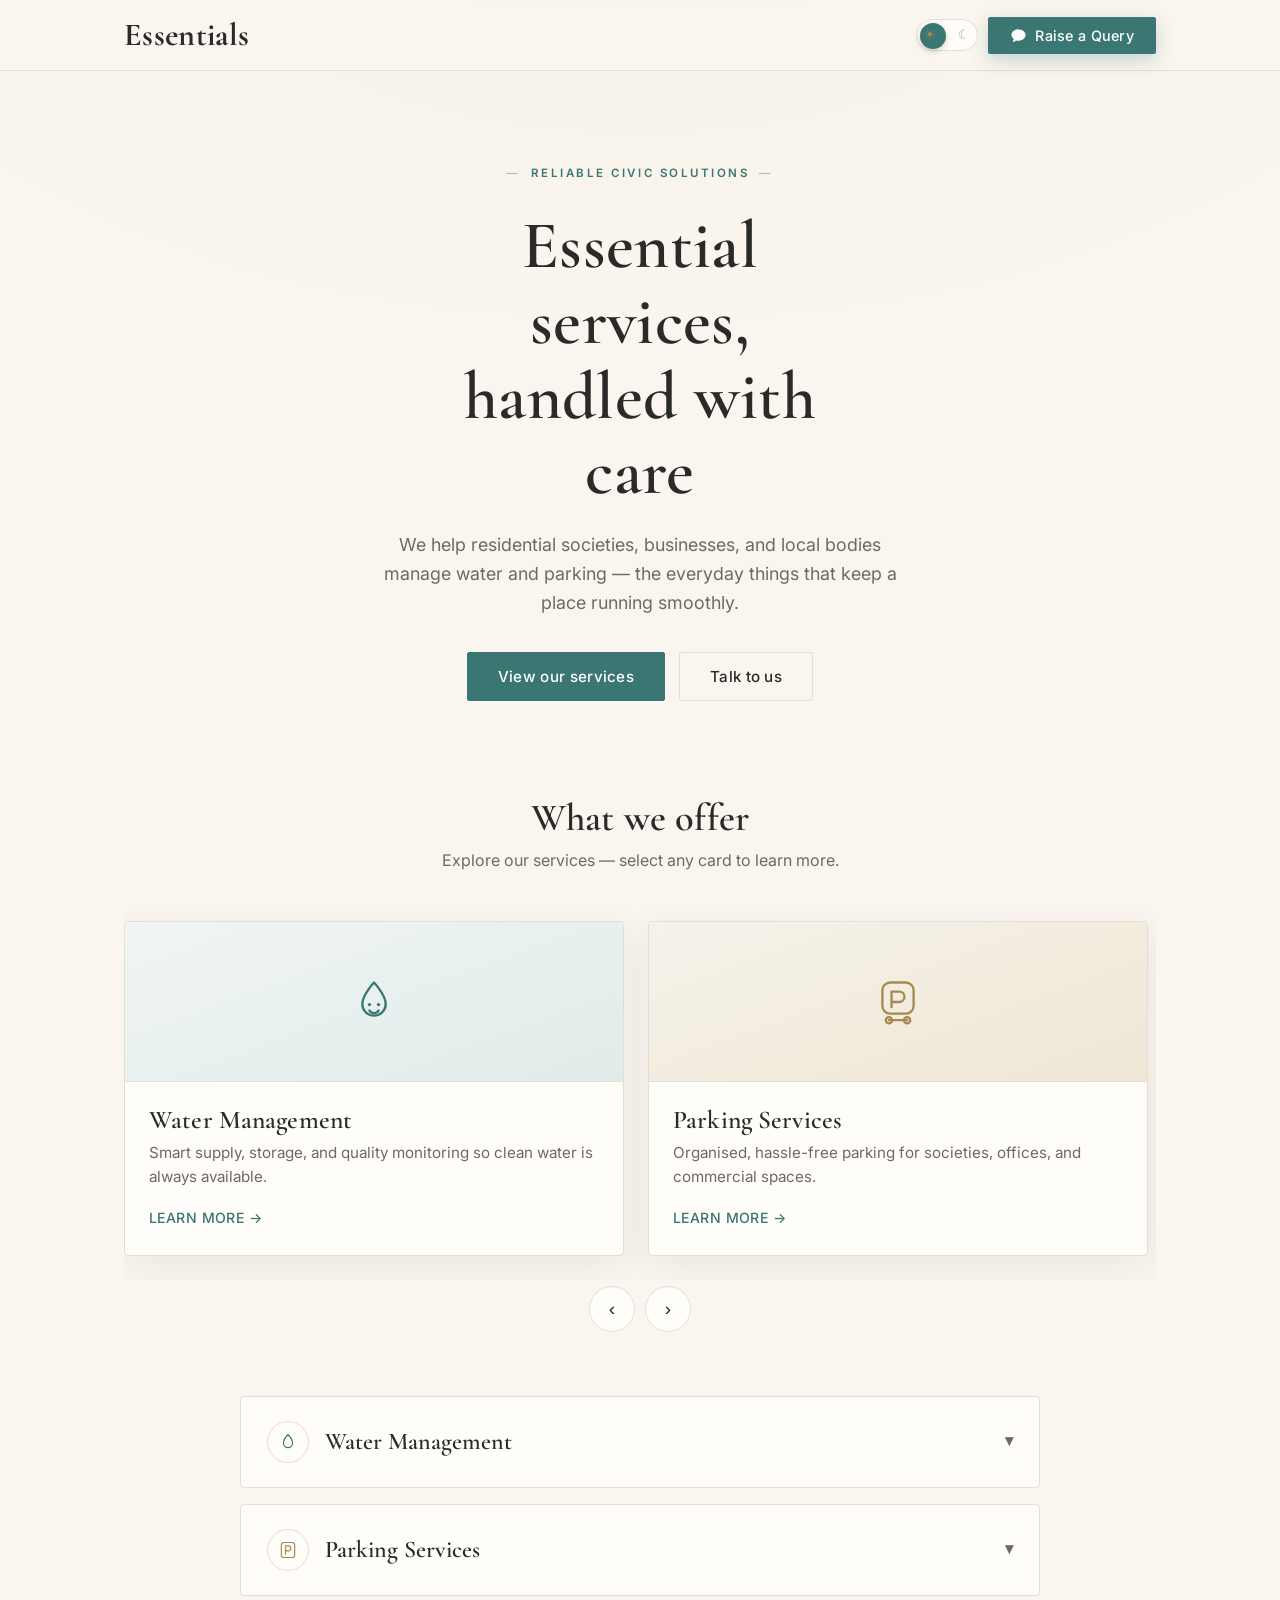
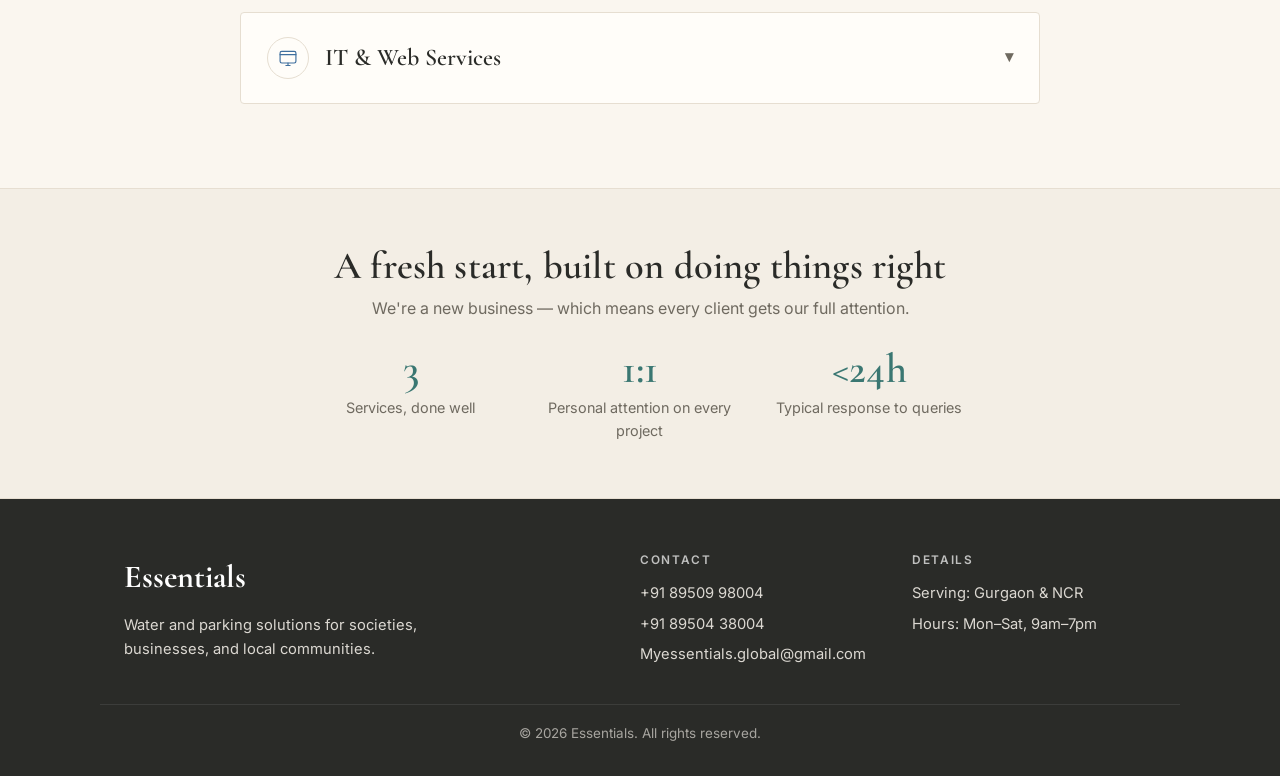
==== commit 5c96eaa5: "animation" ====
--- a/index.html
+++ b/index.html
@@ -93,6 +93,52 @@
   }
   .skip:focus{left:0}
 
+  /* ===== WELCOME GUARD SPLASH ===== */
+  .splash{
+    position:fixed;inset:0;z-index:9999;
+    display:flex;align-items:center;justify-content:center;
+    background:linear-gradient(160deg,var(--paper),var(--stone));
+    animation:splashOut .6s ease 1.7s forwards;
+    cursor:pointer;
+  }
+  .splash-inner{display:flex;flex-direction:column;align-items:center;gap:18px;
+    animation:splashPop .5s cubic-bezier(.18,.9,.32,1.4) both}
+  .guard{transform-origin:50% 100%;animation:guardBow 1.7s ease both}
+  .guard svg .g-body{fill:#3a7772}
+  .guard svg .g-tie{fill:#a8894f}
+  .guard svg .g-badge,.guard svg .g-cap-badge{fill:#f0d488;stroke:none}
+  .guard svg .g-arm{fill:none;stroke:#3a7772;stroke-width:6;stroke-linecap:round}
+  .guard svg .g-head{fill:#f2d5b8}
+  .guard svg .g-eye{fill:#243b3a}
+  .guard svg .g-smile{fill:none;stroke:#243b3a;stroke-width:2;stroke-linecap:round}
+  .guard svg .g-cap{fill:#2f5f5b}
+  .guard svg .g-cap-brim{fill:#243b3a}
+  .guard svg .g-shadow{fill:rgba(0,0,0,.10)}
+  .splash-word{text-align:center;line-height:1.2}
+  .splash-brand{display:block;font-family:"Cormorant Garamond",serif;font-weight:600;
+    font-size:2.4rem;color:var(--ink);letter-spacing:.01em}
+  .splash-line{display:block;font-family:"Inter",sans-serif;font-size:.95rem;
+    color:var(--brand);font-weight:600;letter-spacing:.04em;
+    opacity:0;animation:lineIn .4s ease .85s forwards}
+  .splash-dot{opacity:0;animation:dotIn .3s ease 1.15s forwards}
+  @keyframes guardBow{
+    0%{transform:translateY(20px) rotate(0);opacity:0}
+    22%{transform:translateY(0) rotate(0);opacity:1}
+    50%{transform:translateY(0) rotate(0)}
+    62%{transform:translateY(4px) rotate(14deg)}  /* the bow */
+    78%{transform:translateY(4px) rotate(14deg)}
+    100%{transform:translateY(0) rotate(0)}
+  }
+  @keyframes splashPop{from{opacity:0;transform:scale(.9)}to{opacity:1;transform:scale(1)}}
+  @keyframes splashOut{to{opacity:0;visibility:hidden;pointer-events:none}}
+  @keyframes lineIn{from{opacity:0;transform:translateY(6px)}to{opacity:1;transform:translateY(0)}}
+  @keyframes dotIn{to{opacity:1}}
+  .splash.hide{animation:none;opacity:0;visibility:hidden;pointer-events:none}
+  @media (prefers-reduced-motion:reduce){
+    .splash{animation:splashOut .3s ease .8s forwards}
+    .guard,.splash-inner,.splash-line,.splash-dot{animation:none;opacity:1}
+  }
+
   /* Accessibility: clear keyboard focus on every interactive element */
   a:focus-visible, button:focus-visible, summary:focus-visible, [tabindex]:focus-visible{
     outline:3px solid var(--brand);
@@ -222,7 +268,8 @@
   .card-top.parking{background:linear-gradient(160deg,#f6f2ea,#efe7d6)}
   .card-top.more{background:linear-gradient(160deg,#f2f3f4,#e7e9ea)}
   .card-top.it{background:linear-gradient(160deg,#eef2f6,#dde8f0)}
-  .card-top svg{width:52px;height:52px}
+  .card-top svg{width:52px;height:52px;transition:transform .3s cubic-bezier(.18,.9,.32,1.4)}
+  .card:hover .card-top svg{transform:translateY(-4px) rotate(-4deg) scale(1.08)}
   .card-top.water svg{color:var(--brand)}
   .card-top.parking svg{color:var(--gold)}
   .card-top.more svg{color:var(--ink-soft)}
@@ -353,6 +400,41 @@
 </head>
 <body>
 
+<!-- ===== WELCOME GUARD SPLASH ===== -->
+<div class="splash" id="splash" aria-hidden="true">
+  <div class="splash-inner">
+    <div class="guard" id="guard">
+      <svg viewBox="0 0 120 150" width="150" height="188" role="img" aria-label="Security guard welcoming you">
+        <!-- shadow -->
+        <ellipse class="g-shadow" cx="60" cy="143" rx="30" ry="5"/>
+        <!-- body/uniform -->
+        <path class="g-body" d="M35 150c0-22 4-40 25-40s25 18 25 40z"/>
+        <!-- tie -->
+        <path class="g-tie" d="M60 110l-4 8 4 14 4-14z"/>
+        <!-- badge -->
+        <circle class="g-badge" cx="46" cy="128" r="3.4"/>
+        <!-- arms -->
+        <path class="g-arm" d="M37 116c-8 3-12 10-11 18"/>
+        <path class="g-arm" d="M83 116c8 3 12 10 11 18"/>
+        <!-- head -->
+        <circle class="g-head" cx="60" cy="92" r="18"/>
+        <!-- face -->
+        <circle cx="54" cy="92" r="2" class="g-eye"/>
+        <circle cx="66" cy="92" r="2" class="g-eye"/>
+        <path d="M54 99a8 8 0 0 0 12 0" class="g-smile"/>
+        <!-- cap -->
+        <path class="g-cap" d="M40 82a20 20 0 0 1 40 0z"/>
+        <rect class="g-cap-brim" x="38" y="80" width="44" height="5" rx="2.5"/>
+        <circle class="g-cap-badge" cx="60" cy="74" r="3"/>
+      </svg>
+    </div>
+    <div class="splash-word">
+      <span class="splash-brand">Essentials</span>
+      <span class="splash-line">At your service <span class="splash-dot">.</span></span>
+    </div>
+  </div>
+</div>
+
 <a class="skip" href="#services">Skip to services</a>
 
 <header>
@@ -391,19 +473,19 @@
     <div class="carousel">
       <div class="track" id="track">
         <article class="card" role="button" tabindex="0" onclick="openDetail('d-water')" onkeydown="cardKey(event,'d-water')" aria-label="Water Management — learn more">
-          <div class="card-top water"><svg viewBox="0 0 24 24" fill="none" stroke="currentColor" stroke-width="1.4" stroke-linecap="round" stroke-linejoin="round" role="img" aria-label="Water droplet"><path d="M12 3c0 0 5.5 5.8 5.5 10.2a5.5 5.5 0 0 1-11 0C6.5 8.8 12 3 12 3z"/><path d="M9.5 13.5a2.5 2.5 0 0 0 2.5 2.5"/></svg></div>
+          <div class="card-top water"><svg viewBox="0 0 40 40" fill="none" stroke="currentColor" stroke-width="1.8" stroke-linecap="round" stroke-linejoin="round" role="img" aria-label="Water droplet character"><path d="M20 5s9 9.5 9 16.5a9 9 0 0 1-18 0C11 14.5 20 5 20 5z"/><circle cx="16.5" cy="22" r="1.3" fill="currentColor" stroke="none"/><circle cx="23.5" cy="22" r="1.3" fill="currentColor" stroke="none"/><path d="M16.5 26.5a4 4 0 0 0 7 0"/></svg></div>
           <div class="card-body"><h3>Water Management</h3><p>Smart supply, storage, and quality monitoring so clean water is always available.</p><span class="card-link">Learn more →</span></div>
         </article>
         <article class="card" role="button" tabindex="0" onclick="openDetail('d-parking')" onkeydown="cardKey(event,'d-parking')" aria-label="Parking Services — learn more">
-          <div class="card-top parking"><svg viewBox="0 0 24 24" fill="none" stroke="currentColor" stroke-width="1.4" stroke-linecap="round" stroke-linejoin="round" role="img" aria-label="Parking"><rect x="4" y="3" width="16" height="18" rx="3"/><path d="M9 17V7h3.5a3 3 0 0 1 0 6H9"/></svg></div>
+          <div class="card-top parking"><svg viewBox="0 0 40 40" fill="none" stroke="currentColor" stroke-width="1.8" stroke-linecap="round" stroke-linejoin="round" role="img" aria-label="Parking sign character"><rect x="8" y="5" width="24" height="24" rx="6"/><path d="M15 24V12h6a4 4 0 0 1 0 8h-6"/><circle cx="13" cy="34" r="2.4"/><circle cx="27" cy="34" r="2.4"/><path d="M13 34h14"/></svg></div>
           <div class="card-body"><h3>Parking Services</h3><p>Organised, hassle-free parking for societies, offices, and commercial spaces.</p><span class="card-link">Learn more →</span></div>
         </article>
         <article class="card" role="button" tabindex="0" onclick="openDetail('d-it')" onkeydown="cardKey(event,'d-it')" aria-label="IT & Web Services — learn more">
-          <div class="card-top it"><svg viewBox="0 0 24 24" fill="none" stroke="currentColor" stroke-width="1.4" stroke-linecap="round" stroke-linejoin="round" role="img" aria-label="Website"><rect x="2.5" y="4" width="19" height="14" rx="2"/><path d="M2.5 8h19"/><path d="M6 6.2h.01M8.4 6.2h.01"/><path d="M9.5 21h5M12 18v3"/></svg></div>
+          <div class="card-top it"><svg viewBox="0 0 40 40" fill="none" stroke="currentColor" stroke-width="1.8" stroke-linecap="round" stroke-linejoin="round" role="img" aria-label="Website character"><rect x="5" y="7" width="30" height="21" rx="3"/><circle cx="16" cy="16" r="1.3" fill="currentColor" stroke="none"/><circle cx="24" cy="16" r="1.3" fill="currentColor" stroke="none"/><path d="M16 21a5 5 0 0 0 8 0"/><path d="M15 33h10M20 28v5"/></svg></div>
           <div class="card-body"><h3>IT &amp; Web Services</h3><p>We build clean, modern websites for businesses like yours — just like this one. Get online with a site that looks premium.</p><span class="card-link">Learn more →</span></div>
         </article>
         <article class="card" role="button" tabindex="0" onclick="openModal()" onkeydown="cardKey(event,null,true)" aria-label="Need something else — ask us">
-          <div class="card-top more"><svg viewBox="0 0 24 24" fill="none" stroke="currentColor" stroke-width="1.4" stroke-linecap="round" role="img" aria-label="More services"><path d="M12 5v14M5 12h14"/></svg></div>
+          <div class="card-top more"><svg viewBox="0 0 40 40" fill="none" stroke="currentColor" stroke-width="1.8" stroke-linecap="round" stroke-linejoin="round" role="img" aria-label="More services"><path d="M20 7c1 5.5 3.5 8 9 9-5.5 1-8 3.5-9 9-1-5.5-3.5-8-9-9 5.5-1 8-3.5 9-9z"/><circle cx="31" cy="10" r="1.6"/><circle cx="10" cy="30" r="1.6"/></svg></div>
           <div class="card-body"><h3>Need something else?</h3><p>Growing our offerings. Tell us what you need and we'll see how we can help.</p><span class="card-link">Ask us →</span></div>
         </article>
       </div>
@@ -537,6 +619,22 @@
 </div>
 
 <script>
+  // ===== Welcome guard splash: auto-dismiss + skippable =====
+  (function(){
+    const splash = document.getElementById('splash');
+    if(!splash) return;
+    let done = false;
+    function dismiss(){
+      if(done) return; done = true;
+      splash.classList.add('hide');
+      setTimeout(()=>splash.remove(), 400);   // remove from DOM so it never blocks clicks
+    }
+    // click/tap anywhere to skip
+    splash.addEventListener('click', dismiss);
+    // auto-remove after the animation finishes (~2.3s safety)
+    setTimeout(dismiss, 2400);
+  })();
+
   const CONFIG = {
     whatsappDefault:"918950998004",   // Water, Parking, Other
     whatsappIT:"918950438004",        // IT & Web Services
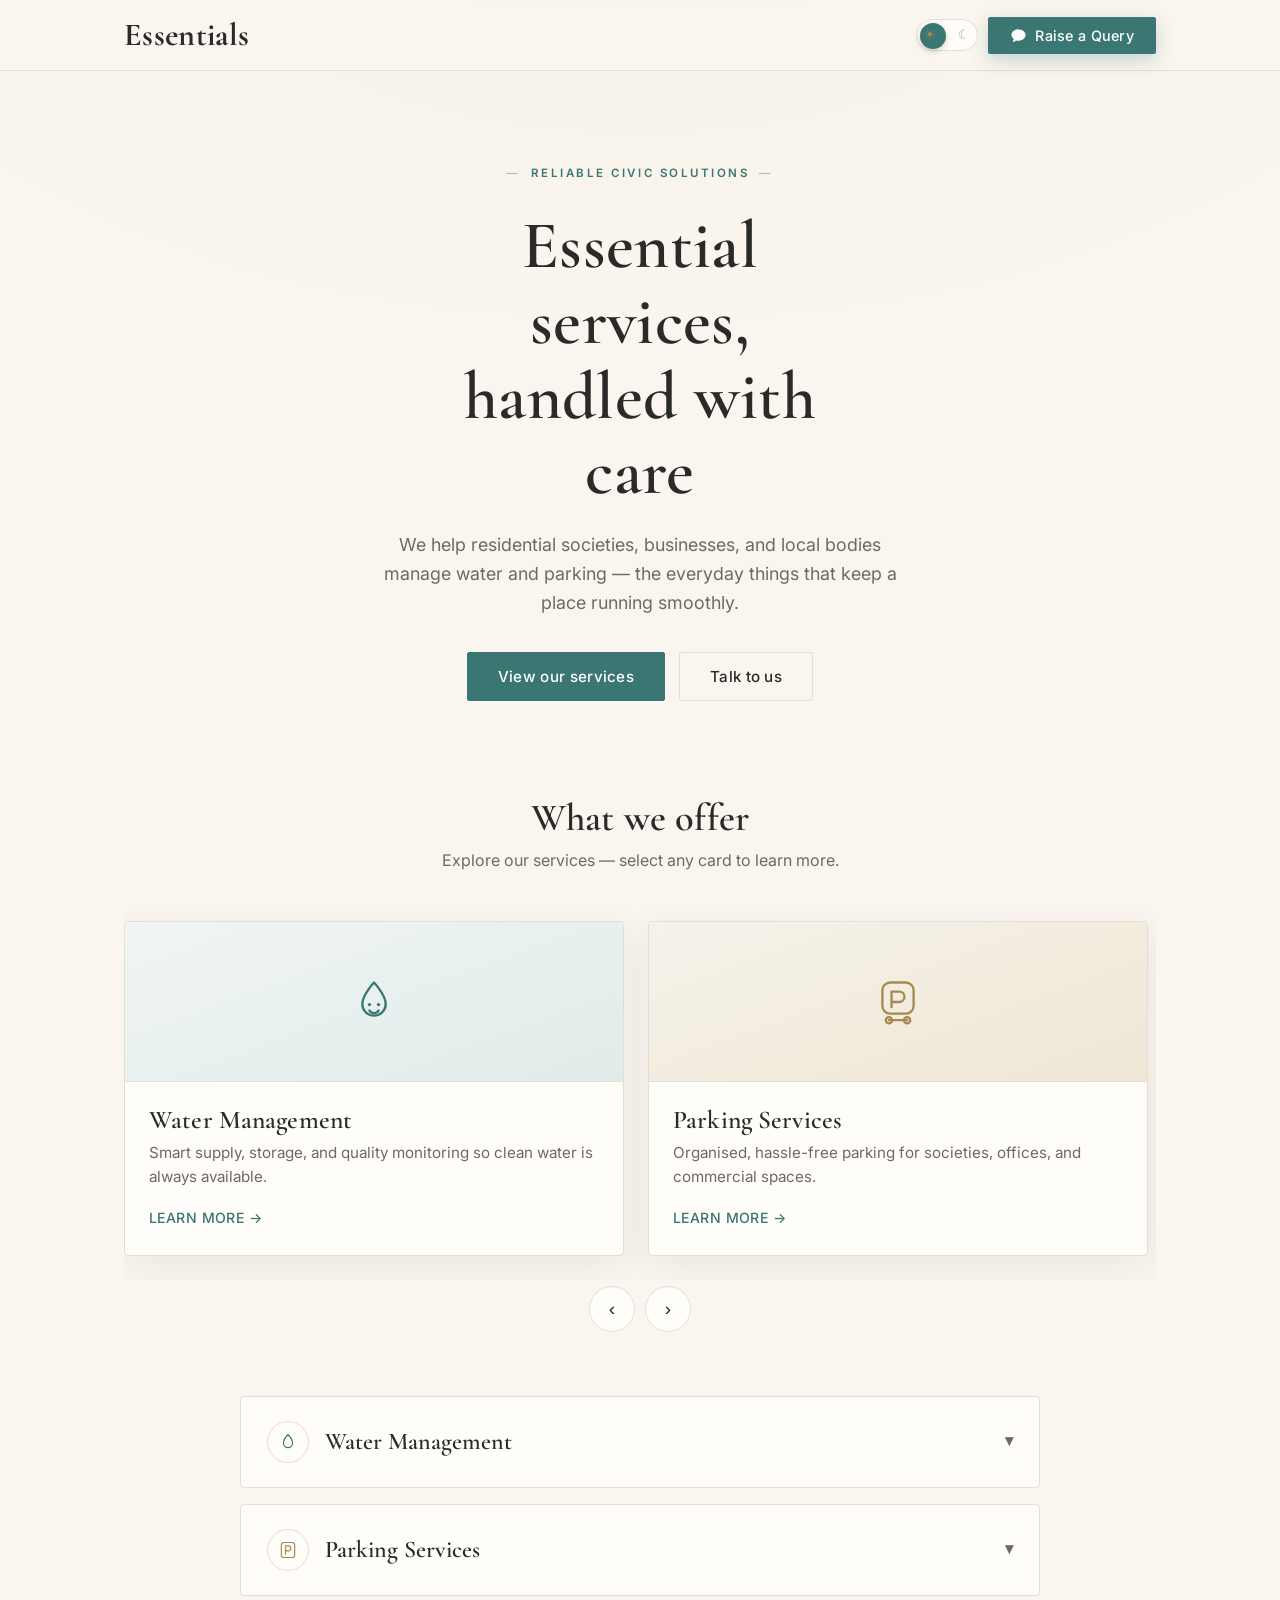
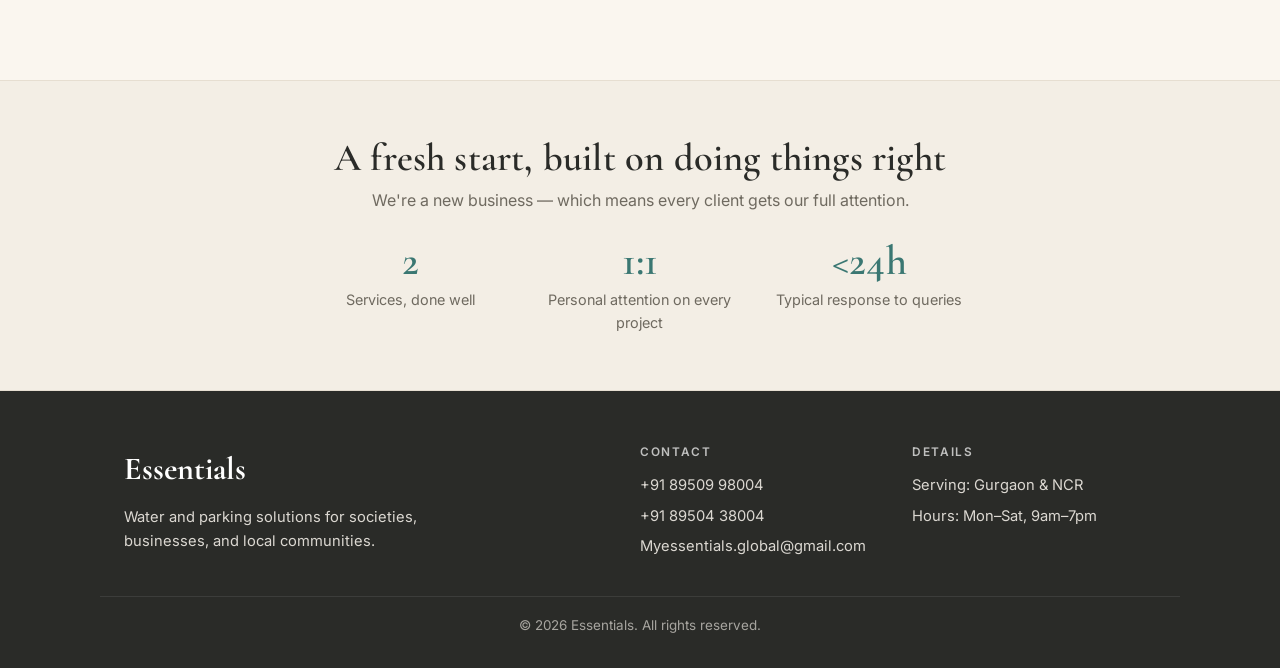
==== commit 6df0792e: "seo fix it remove" ====
--- a/index.html
+++ b/index.html
@@ -98,12 +98,12 @@
     position:fixed;inset:0;z-index:9999;
     display:flex;align-items:center;justify-content:center;
     background:linear-gradient(160deg,var(--paper),var(--stone));
-    animation:splashOut .6s ease 1.7s forwards;
+    animation:splashOut .45s ease .95s forwards;
     cursor:pointer;
   }
   .splash-inner{display:flex;flex-direction:column;align-items:center;gap:18px;
     animation:splashPop .5s cubic-bezier(.18,.9,.32,1.4) both}
-  .guard{transform-origin:50% 100%;animation:guardBow 1.7s ease both}
+  .guard{transform-origin:50% 100%;animation:guardBow .95s ease both}
   .guard svg .g-body{fill:#3a7772}
   .guard svg .g-tie{fill:#a8894f}
   .guard svg .g-badge,.guard svg .g-cap-badge{fill:#f0d488;stroke:none}
@@ -119,8 +119,8 @@
     font-size:2.4rem;color:var(--ink);letter-spacing:.01em}
   .splash-line{display:block;font-family:"Inter",sans-serif;font-size:.95rem;
     color:var(--brand);font-weight:600;letter-spacing:.04em;
-    opacity:0;animation:lineIn .4s ease .85s forwards}
-  .splash-dot{opacity:0;animation:dotIn .3s ease 1.15s forwards}
+    opacity:0;animation:lineIn .3s ease .45s forwards}
+  .splash-dot{opacity:0;animation:dotIn .25s ease .62s forwards}
   @keyframes guardBow{
     0%{transform:translateY(20px) rotate(0);opacity:0}
     22%{transform:translateY(0) rotate(0);opacity:1}
@@ -134,8 +134,10 @@
   @keyframes lineIn{from{opacity:0;transform:translateY(6px)}to{opacity:1;transform:translateY(0)}}
   @keyframes dotIn{to{opacity:1}}
   .splash.hide{animation:none;opacity:0;visibility:hidden;pointer-events:none}
+  /* Returning visitors never paint the splash — keeps LCP at hero paint. */
+  html.splash-seen .splash{display:none}
   @media (prefers-reduced-motion:reduce){
-    .splash{animation:splashOut .3s ease .8s forwards}
+    .splash{animation:splashOut .3s ease .4s forwards}
     .guard,.splash-inner,.splash-line,.splash-dot{animation:none;opacity:1}
   }
 
@@ -267,13 +269,11 @@
   .card-top.water{background:linear-gradient(160deg,#f0f5f4,#e0ecea)}
   .card-top.parking{background:linear-gradient(160deg,#f6f2ea,#efe7d6)}
   .card-top.more{background:linear-gradient(160deg,#f2f3f4,#e7e9ea)}
-  .card-top.it{background:linear-gradient(160deg,#eef2f6,#dde8f0)}
   .card-top svg{width:52px;height:52px;transition:transform .3s cubic-bezier(.18,.9,.32,1.4)}
   .card:hover .card-top svg{transform:translateY(-4px) rotate(-4deg) scale(1.08)}
   .card-top.water svg{color:var(--brand)}
   .card-top.parking svg{color:var(--gold)}
   .card-top.more svg{color:var(--ink-soft)}
-  .card-top.it svg{color:#3f6f9e}
   .card-body{padding:24px}
   .card-body h3{font-size:1.6rem;margin-bottom:6px;color:var(--ink)}
   .card-body p{color:var(--ink-soft);font-size:.95rem;margin-bottom:16px}
@@ -291,7 +291,6 @@
   .badge{width:42px;height:42px;border-radius:50%;display:grid;place-items:center;flex:none;border:1px solid var(--line)}
   .badge.water svg{color:var(--brand)}
   .badge.parking svg{color:var(--gold)}
-  .badge.it svg{color:#3f6f9e}
   .detail-body{padding:0 26px 26px 84px}
   .detail-body p{color:var(--ink-soft);margin-bottom:18px}
   .detail-body h4{margin:16px 0 10px;font-family:"Inter",sans-serif;font-size:.78rem;text-transform:uppercase;letter-spacing:.14em;color:var(--brand);font-weight:600}
@@ -328,16 +327,18 @@
   .modal .sub{color:var(--ink-soft);font-size:.92rem;margin-bottom:14px}
   .q-select-label{display:block;font-size:.78rem;font-weight:600;letter-spacing:.04em;text-transform:uppercase;color:var(--ink-soft);margin-bottom:6px}
   .q-select{
-    width:100%;padding:11px 13px;margin-bottom:16px;
-    border:1px solid var(--line);border-radius:8px;
-    background:var(--card);color:var(--ink);
-    font-family:"Inter",sans-serif;font-size:.95rem;cursor:pointer;
+    width:100%;padding:12px 14px;margin-bottom:16px;
+    border:1.5px solid var(--brand);border-radius:8px;
+    background:var(--paper);color:var(--ink);
+    font-family:"Inter",sans-serif;font-size:.95rem;font-weight:500;cursor:pointer;
     appearance:none;-webkit-appearance:none;
-    background-image:url("data:image/svg+xml,%3Csvg xmlns='http://www.w3.org/2000/svg' width='14' height='14' viewBox='0 0 24 24' fill='none' stroke='%23777' stroke-width='2.4' stroke-linecap='round'%3E%3Cpath d='M6 9l6 6 6-6'/%3E%3C/svg%3E");
-    background-repeat:no-repeat;background-position:right 13px center;
-    transition:border-color .2s;
-  }
-  .q-select:hover,.q-select:focus{border-color:var(--brand);outline:none}
+    background-image:url("data:image/svg+xml,%3Csvg xmlns='http://www.w3.org/2000/svg' width='14' height='14' viewBox='0 0 24 24' fill='none' stroke='%233a7772' stroke-width='2.6' stroke-linecap='round'%3E%3Cpath d='M6 9l6 6 6-6'/%3E%3C/svg%3E");
+    background-repeat:no-repeat;background-position:right 14px center;
+    box-shadow:inset 0 1px 2px rgba(0,0,0,.04);
+    transition:border-color .2s, box-shadow .2s;
+  }
+  [data-theme="dark"] .q-select{background:#2a3138;border-color:var(--brand)}
+  .q-select:hover,.q-select:focus{border-color:var(--brand-deep);box-shadow:0 0 0 3px rgba(58,119,114,.15);outline:none}
   .q-select.needs-pick{border-color:var(--brand);box-shadow:0 0 0 3px rgba(58,119,114,.18);animation:nudge .4s ease}
   @keyframes nudge{0%,100%{transform:translateX(0)}25%{transform:translateX(-4px)}75%{transform:translateX(4px)}}
 
@@ -397,6 +398,15 @@
 
   @media(prefers-reduced-motion:reduce){*{transition:none!important;animation:none!important}}
 </style>
+
+<script>
+  /* Runs before body paint: returning visitors skip the splash entirely. */
+  (function(){
+    if(/(?:^|; )splashSeen=1/.test(document.cookie)){
+      document.documentElement.classList.add('splash-seen');
+    }
+  })();
+</script>
 </head>
 <body>
 
@@ -480,10 +490,6 @@
           <div class="card-top parking"><svg viewBox="0 0 40 40" fill="none" stroke="currentColor" stroke-width="1.8" stroke-linecap="round" stroke-linejoin="round" role="img" aria-label="Parking sign character"><rect x="8" y="5" width="24" height="24" rx="6"/><path d="M15 24V12h6a4 4 0 0 1 0 8h-6"/><circle cx="13" cy="34" r="2.4"/><circle cx="27" cy="34" r="2.4"/><path d="M13 34h14"/></svg></div>
           <div class="card-body"><h3>Parking Services</h3><p>Organised, hassle-free parking for societies, offices, and commercial spaces.</p><span class="card-link">Learn more →</span></div>
         </article>
-        <article class="card" role="button" tabindex="0" onclick="openDetail('d-it')" onkeydown="cardKey(event,'d-it')" aria-label="IT & Web Services — learn more">
-          <div class="card-top it"><svg viewBox="0 0 40 40" fill="none" stroke="currentColor" stroke-width="1.8" stroke-linecap="round" stroke-linejoin="round" role="img" aria-label="Website character"><rect x="5" y="7" width="30" height="21" rx="3"/><circle cx="16" cy="16" r="1.3" fill="currentColor" stroke="none"/><circle cx="24" cy="16" r="1.3" fill="currentColor" stroke="none"/><path d="M16 21a5 5 0 0 0 8 0"/><path d="M15 33h10M20 28v5"/></svg></div>
-          <div class="card-body"><h3>IT &amp; Web Services</h3><p>We build clean, modern websites for businesses like yours — just like this one. Get online with a site that looks premium.</p><span class="card-link">Learn more →</span></div>
-        </article>
         <article class="card" role="button" tabindex="0" onclick="openModal()" onkeydown="cardKey(event,null,true)" aria-label="Need something else — ask us">
           <div class="card-top more"><svg viewBox="0 0 40 40" fill="none" stroke="currentColor" stroke-width="1.8" stroke-linecap="round" stroke-linejoin="round" role="img" aria-label="More services"><path d="M20 7c1 5.5 3.5 8 9 9-5.5 1-8 3.5-9 9-1-5.5-3.5-8-9-9 5.5-1 8-3.5 9-9z"/><circle cx="31" cy="10" r="1.6"/><circle cx="10" cy="30" r="1.6"/></svg></div>
           <div class="card-body"><h3>Need something else?</h3><p>Growing our offerings. Tell us what you need and we'll see how we can help.</p><span class="card-link">Ask us →</span></div>
@@ -526,20 +532,6 @@
       <button class="btn-primary" onclick="openModal('Parking Services')">Enquire about parking services</button>
     </div>
   </details>
-  <details class="detail" id="d-it">
-    <summary><span class="badge it"><svg viewBox="0 0 24 24" width="20" fill="none" stroke="currentColor" stroke-width="1.4" stroke-linecap="round" stroke-linejoin="round" aria-hidden="true"><rect x="2.5" y="4" width="19" height="14" rx="2"/><path d="M2.5 8h19"/><path d="M9.5 21h5M12 18v3"/></svg></span>IT &amp; Web Services<span class="chev" aria-hidden="true">▾</span></summary>
-    <div class="detail-body">
-      <p>Beyond facility management, we build websites for businesses like yours — clean, fast, mobile-friendly, and built to look premium. This very site is an example of our work.</p>
-      <h4>What's included</h4>
-      <ul class="feature-list">
-        <li>Custom business websites, designed and built end to end</li>
-        <li>Mobile-responsive, fast-loading, and SEO-ready</li>
-        <li>Domain setup, hosting, and going live — handled for you</li>
-        <li>Ongoing support and updates as your business grows</li>
-      </ul>
-      <button class="btn-primary" onclick="openModal('IT & Web Services')">Enquire about IT services</button>
-    </div>
-  </details>
 </section>
 
 <section class="trust" aria-label="Why choose us">
@@ -549,7 +541,7 @@
       <p>We're a new business — which means every client gets our full attention.</p>
     </div>
     <div class="trust-grid">
-      <div class="trust-item"><h3 id="svcCount">3</h3><p>Services, done well</p></div>
+      <div class="trust-item"><h3 id="svcCount">2</h3><p>Services, done well</p></div>
       <div class="trust-item"><h3>1:1</h3><p>Personal attention on every project</p></div>
       <div class="trust-item"><h3>&lt;24h</h3><p>Typical response to queries</p></div>
     </div>
@@ -591,7 +583,7 @@
           </g>
         </svg>
       </div>
-      <div class="oops-bubble">Oops! Please select a service <span class="oops-emoji">💧</span></div>
+      <div class="oops-bubble">Please select a service <span class="oops-emoji">💧</span></div>
     </div>
     <div class="qref">Your reference number: <b id="qref">—</b></div>
     <div class="opt-row">
@@ -623,6 +615,7 @@
   (function(){
     const splash = document.getElementById('splash');
     if(!splash) return;
+    if(document.documentElement.classList.contains('splash-seen')){ splash.remove(); return; }
     let done = false;
     function dismiss(){
       if(done) return; done = true;
@@ -631,13 +624,14 @@
     }
     // click/tap anywhere to skip
     splash.addEventListener('click', dismiss);
-    // auto-remove after the animation finishes (~2.3s safety)
-    setTimeout(dismiss, 2400);
+    // auto-remove after the animation finishes (~1.4s safety)
+    setTimeout(dismiss, 1500);
+    // Remember for 7 days so repeat visitors get an instant page.
+    document.cookie = "splashSeen=1;path=/;max-age=604800;SameSite=Lax";
   })();
 
   const CONFIG = {
     whatsappDefault:"918950998004",   // Water, Parking, Other
-    whatsappIT:"918950438004",        // IT & Web Services
     email:"Myessentials.global@gmail.com",
     business:"Essentials"
   };
@@ -647,7 +641,6 @@
   const SERVICES = [
     { label:"Water Management",   number: CONFIG.whatsappDefault, isService:true },
     { label:"Parking Services",   number: CONFIG.whatsappDefault, isService:true },
-    { label:"IT & Web Services",  number: CONFIG.whatsappIT,      isService:true },
     { label:"Have something else for us", number: CONFIG.whatsappDefault, isService:false }
   ];
   const EMAIL = { gmailWeb:'', mailto:'', ref:'' };
@@ -738,7 +731,7 @@
     const idx = parseInt(raw,10) || 0;
     const svcObj = SERVICES[idx] || SERVICES[0];
     const service = svcObj.label;
-    const number = svcObj.number;           // <-- routes IT to the other number
+    const number = svcObj.number;
     const ref = currentRef;
     const svc = ` regarding ${service}`;
     const subject = `New Query [${ref}] - ${service}`;
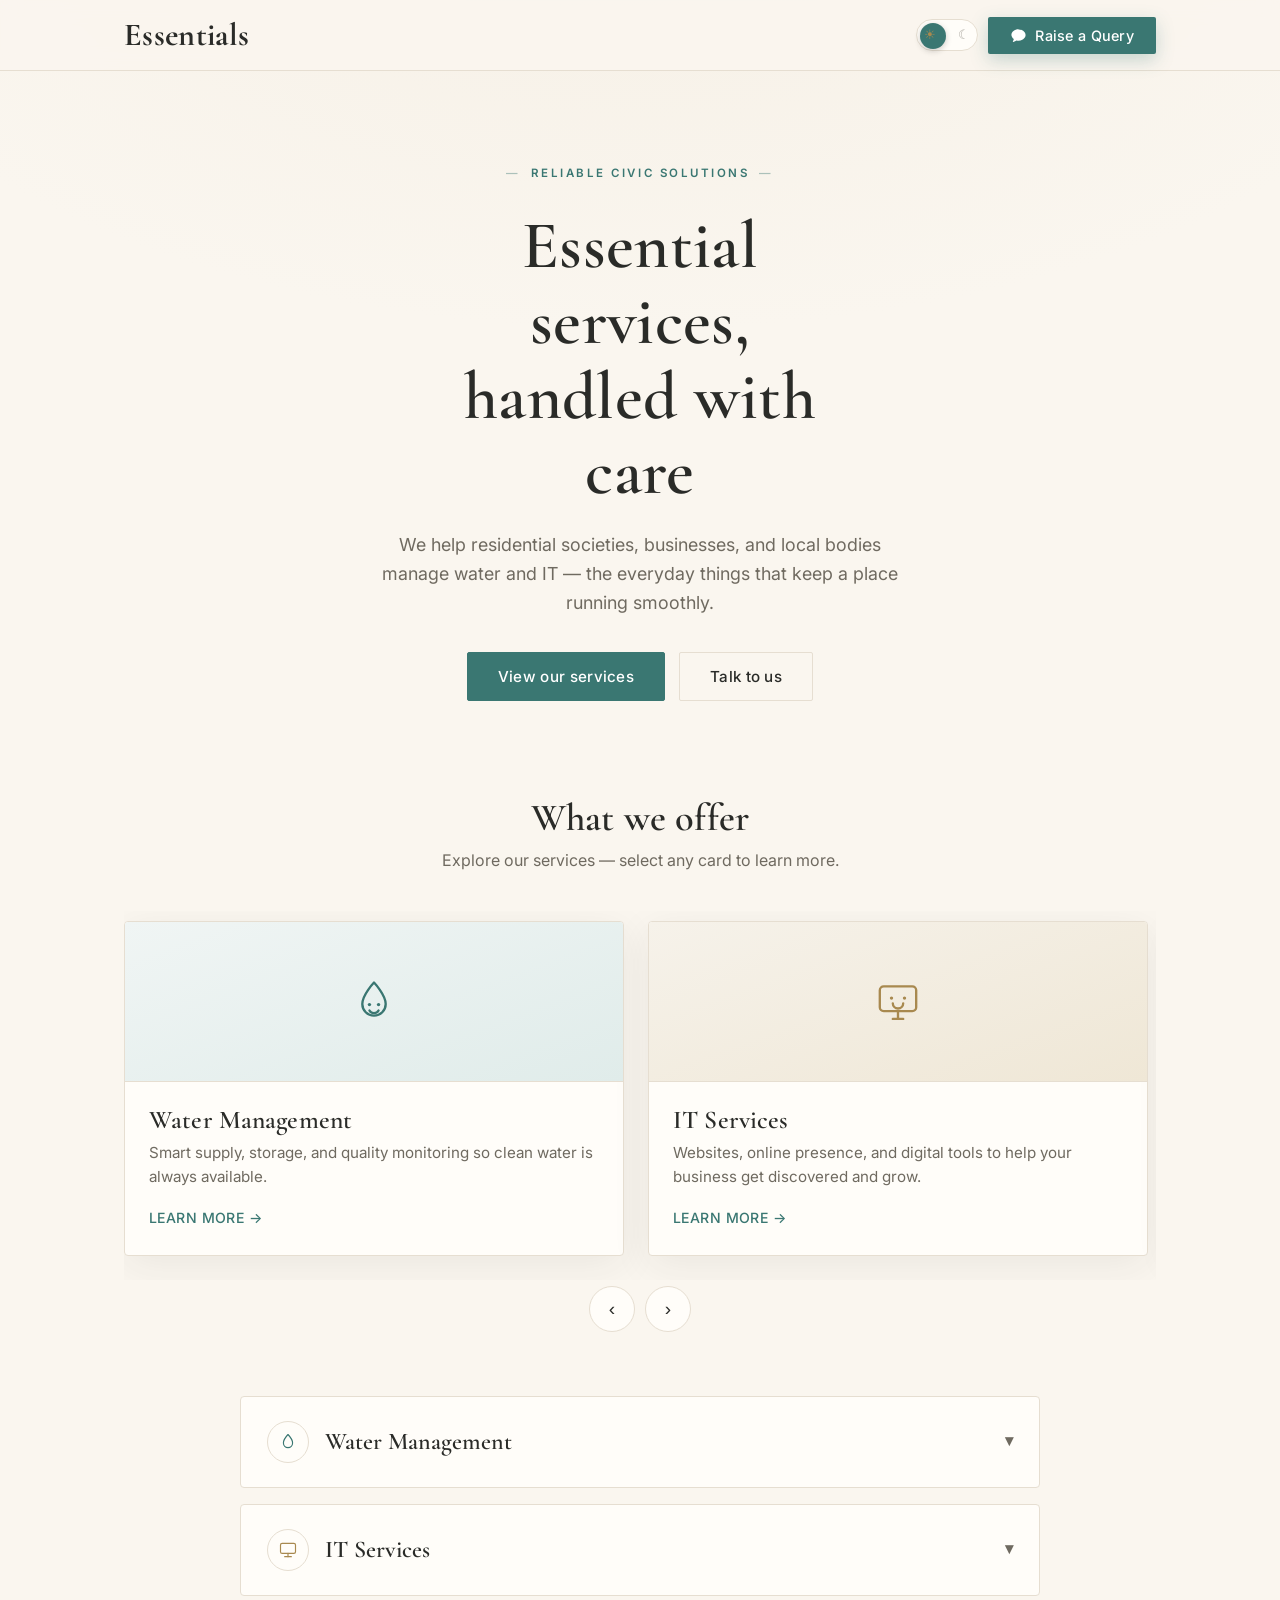
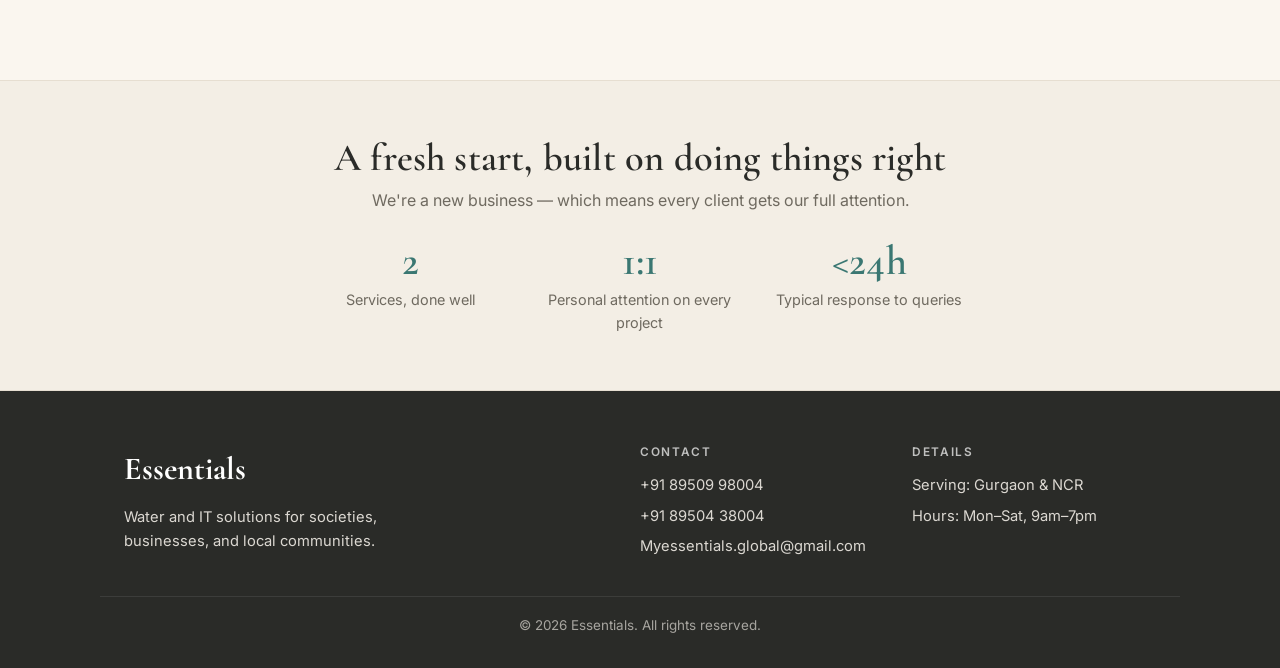
==== commit 8f16a934: "Replace Parking Services with IT Services (website building / go digital) Co-Authored-By: Claude Son" ====
--- a/index.html
+++ b/index.html
@@ -5,9 +5,9 @@
 <meta name="viewport" content="width=device-width, initial-scale=1.0" />
 
 <!-- ============ PRIMARY SEO ============ -->
-<title>Essentials | Water Management & Parking Solutions in Gurgaon</title>
-<meta name="description" content="Essentials provides reliable water management and organised parking solutions for societies, businesses, and local communities in Gurgaon & NCR. Get in touch today." />
-<meta name="keywords" content="water management, parking services, water supply, tank cleaning, parking management, society services, Gurgaon, NCR, civic services, facility management" />
+<title>Essentials | Water Management & IT Solutions in Gurgaon</title>
+<meta name="description" content="Essentials provides reliable water management and IT services — website building and digital setup for businesses — across Gurgaon & NCR. Get in touch today." />
+<meta name="keywords" content="water management, IT services, website building, web design, website development, go digital, online presence, Google Business Profile, water supply, tank cleaning, Gurgaon, NCR" />
 <meta name="author" content="Essentials" />
 <meta name="robots" content="index, follow, max-image-preview:large" />
 <meta name="theme-color" content="#ffffff" />
@@ -22,17 +22,17 @@
 <!-- ============ OPEN GRAPH ============ -->
 <meta property="og:type" content="website" />
 <meta property="og:site_name" content="Essentials" />
-<meta property="og:title" content="Essentials | Water Management & Parking Solutions" />
-<meta property="og:description" content="Reliable water management and organised parking solutions for societies, businesses, and communities in Gurgaon & NCR." />
+<meta property="og:title" content="Essentials | Water Management & IT Solutions" />
+<meta property="og:description" content="Reliable water management and IT services — website building and digital setup for businesses in Gurgaon & NCR." />
 <meta property="og:url" content="https://myessentials.co.in/" />
 <meta property="og:locale" content="en_IN" />
 <meta property="og:image" content="https://myessentials.co.in/assets/og-image.jpg" />
-<meta property="og:image:alt" content="Essentials — water and parking solutions" />
+<meta property="og:image:alt" content="Essentials — water and IT solutions" />
 
 <!-- ============ TWITTER CARD ============ -->
 <meta name="twitter:card" content="summary_large_image" />
-<meta name="twitter:title" content="Essentials | Water & Parking Solutions" />
-<meta name="twitter:description" content="Reliable water management and organised parking solutions in Gurgaon & NCR." />
+<meta name="twitter:title" content="Essentials | Water & IT Solutions" />
+<meta name="twitter:description" content="Reliable water management and IT services — website building and digital setup — in Gurgaon & NCR." />
 <meta name="twitter:image" content="https://myessentials.co.in/assets/og-image.jpg" />
 
 <!-- ============ STRUCTURED DATA ============ -->
@@ -41,7 +41,7 @@
   "@context": "https://schema.org",
   "@type": "LocalBusiness",
   "name": "Essentials",
-  "description": "Water management and parking solutions for societies, businesses, and communities.",
+  "description": "Water management and IT services — website building and digital setup for businesses and communities.",
   "url": "https://myessentials.co.in/",
   "telephone": "+91-89509-98004",
   "email": "Myessentials.global@gmail.com",
@@ -50,7 +50,7 @@
   "openingHoursSpecification": { "@type": "OpeningHoursSpecification", "dayOfWeek": ["Monday","Tuesday","Wednesday","Thursday","Friday","Saturday"], "opens": "09:00", "closes": "19:00" },
   "makesOffer": [
     { "@type": "Offer", "itemOffered": { "@type": "Service", "name": "Water Management", "description": "Water supply scheduling, tank cleaning, quality testing, and usage monitoring." } },
-    { "@type": "Offer", "itemOffered": { "@type": "Service", "name": "Parking Services", "description": "Parking planning, slot allocation, signage, and on-ground flow management." } }
+    { "@type": "Offer", "itemOffered": { "@type": "Service", "name": "IT Services", "description": "Website design and build, online presence and listings setup, and digital tools to help businesses go digital." } }
   ]
 }
 </script>
@@ -267,12 +267,12 @@
   .card:hover{transform:translateY(-6px);box-shadow:0 18px 50px rgba(44,51,57,.10)}
   .card-top{height:160px;display:grid;place-items:center;position:relative;border-bottom:1px solid var(--line)}
   .card-top.water{background:linear-gradient(160deg,#f0f5f4,#e0ecea)}
-  .card-top.parking{background:linear-gradient(160deg,#f6f2ea,#efe7d6)}
+  .card-top.it{background:linear-gradient(160deg,#f6f2ea,#efe7d6)}
   .card-top.more{background:linear-gradient(160deg,#f2f3f4,#e7e9ea)}
   .card-top svg{width:52px;height:52px;transition:transform .3s cubic-bezier(.18,.9,.32,1.4)}
   .card:hover .card-top svg{transform:translateY(-4px) rotate(-4deg) scale(1.08)}
   .card-top.water svg{color:var(--brand)}
-  .card-top.parking svg{color:var(--gold)}
+  .card-top.it svg{color:var(--gold)}
   .card-top.more svg{color:var(--ink-soft)}
   .card-body{padding:24px}
   .card-body h3{font-size:1.6rem;margin-bottom:6px;color:var(--ink)}
@@ -290,7 +290,7 @@
   .detail[open] .chev{transform:rotate(180deg)}
   .badge{width:42px;height:42px;border-radius:50%;display:grid;place-items:center;flex:none;border:1px solid var(--line)}
   .badge.water svg{color:var(--brand)}
-  .badge.parking svg{color:var(--gold)}
+  .badge.it svg{color:var(--gold)}
   .detail-body{padding:0 26px 26px 84px}
   .detail-body p{color:var(--ink-soft);margin-bottom:18px}
   .detail-body h4{margin:16px 0 10px;font-family:"Inter",sans-serif;font-size:.78rem;text-transform:uppercase;letter-spacing:.14em;color:var(--brand);font-weight:600}
@@ -466,7 +466,7 @@
   <div class="wrap">
     <span class="eyebrow">Reliable civic solutions</span>
     <h1>Essential services, handled with care</h1>
-    <p>We help residential societies, businesses, and local bodies manage water and parking — the everyday things that keep a place running smoothly.</p>
+    <p>We help residential societies, businesses, and local bodies manage water and IT — the everyday things that keep a place running smoothly.</p>
     <div class="hero-actions">
       <button class="btn-primary" onclick="scrollToServices()">View our services</button>
       <button class="btn-ghost" onclick="openModal()">Talk to us</button>
@@ -486,9 +486,9 @@
           <div class="card-top water"><svg viewBox="0 0 40 40" fill="none" stroke="currentColor" stroke-width="1.8" stroke-linecap="round" stroke-linejoin="round" role="img" aria-label="Water droplet character"><path d="M20 5s9 9.5 9 16.5a9 9 0 0 1-18 0C11 14.5 20 5 20 5z"/><circle cx="16.5" cy="22" r="1.3" fill="currentColor" stroke="none"/><circle cx="23.5" cy="22" r="1.3" fill="currentColor" stroke="none"/><path d="M16.5 26.5a4 4 0 0 0 7 0"/></svg></div>
           <div class="card-body"><h3>Water Management</h3><p>Smart supply, storage, and quality monitoring so clean water is always available.</p><span class="card-link">Learn more →</span></div>
         </article>
-        <article class="card" role="button" tabindex="0" onclick="openDetail('d-parking')" onkeydown="cardKey(event,'d-parking')" aria-label="Parking Services — learn more">
-          <div class="card-top parking"><svg viewBox="0 0 40 40" fill="none" stroke="currentColor" stroke-width="1.8" stroke-linecap="round" stroke-linejoin="round" role="img" aria-label="Parking sign character"><rect x="8" y="5" width="24" height="24" rx="6"/><path d="M15 24V12h6a4 4 0 0 1 0 8h-6"/><circle cx="13" cy="34" r="2.4"/><circle cx="27" cy="34" r="2.4"/><path d="M13 34h14"/></svg></div>
-          <div class="card-body"><h3>Parking Services</h3><p>Organised, hassle-free parking for societies, offices, and commercial spaces.</p><span class="card-link">Learn more →</span></div>
+        <article class="card" role="button" tabindex="0" onclick="openDetail('d-it')" onkeydown="cardKey(event,'d-it')" aria-label="IT Services — learn more">
+          <div class="card-top it"><svg viewBox="0 0 40 40" fill="none" stroke="currentColor" stroke-width="1.8" stroke-linecap="round" stroke-linejoin="round" role="img" aria-label="Computer monitor character"><rect x="6" y="8" width="28" height="19" rx="3"/><circle cx="15" cy="17" r="1.3" fill="currentColor" stroke="none"/><circle cx="25" cy="17" r="1.3" fill="currentColor" stroke="none"/><path d="M16 21a4 4 0 0 0 8 0"/><path d="M16 33h8"/><path d="M20 27v6"/></svg></div>
+          <div class="card-body"><h3>IT Services</h3><p>Websites, online presence, and digital tools to help your business get discovered and grow.</p><span class="card-link">Learn more →</span></div>
         </article>
         <article class="card" role="button" tabindex="0" onclick="openModal()" onkeydown="cardKey(event,null,true)" aria-label="Need something else — ask us">
           <div class="card-top more"><svg viewBox="0 0 40 40" fill="none" stroke="currentColor" stroke-width="1.8" stroke-linecap="round" stroke-linejoin="round" role="img" aria-label="More services"><path d="M20 7c1 5.5 3.5 8 9 9-5.5 1-8 3.5-9 9-1-5.5-3.5-8-9-9 5.5-1 8-3.5 9-9z"/><circle cx="31" cy="10" r="1.6"/><circle cx="10" cy="30" r="1.6"/></svg></div>
@@ -518,18 +518,18 @@
       <button class="btn-primary" onclick="openModal('Water Management')">Enquire about water services</button>
     </div>
   </details>
-  <details class="detail" id="d-parking">
-    <summary><span class="badge parking"><svg viewBox="0 0 24 24" width="20" fill="none" stroke="currentColor" stroke-width="1.4" stroke-linecap="round" stroke-linejoin="round" aria-hidden="true"><rect x="4" y="3" width="16" height="18" rx="3"/><path d="M9 17V7h3.5a3 3 0 0 1 0 6H9"/></svg></span>Parking Services<span class="chev" aria-hidden="true">▾</span></summary>
+  <details class="detail" id="d-it">
+    <summary><span class="badge it"><svg viewBox="0 0 24 24" width="20" fill="none" stroke="currentColor" stroke-width="1.4" stroke-linecap="round" stroke-linejoin="round" aria-hidden="true"><rect x="3" y="4" width="18" height="12" rx="2"/><path d="M8 20h8"/><path d="M12 16v4"/></svg></span>IT Services<span class="chev" aria-hidden="true">▾</span></summary>
     <div class="detail-body">
-      <p>Parking chaos is one of the most common everyday frustrations. We bring order to it — clear allocation, smooth flow, and a system residents and visitors actually understand.</p>
+      <p>Most small businesses still aren't properly online. We fix that — building you a clean website and setting up the digital basics so customers can find you, trust you, and reach you.</p>
       <h4>What's included</h4>
       <ul class="feature-list">
-        <li>Parking space planning and slot allocation</li>
-        <li>Visitor and resident parking coordination</li>
-        <li>Signage, markings, and flow management</li>
-        <li>On-ground support for smooth day-to-day running</li>
+        <li>Website design, build, and hosting</li>
+        <li>Domain, business email, and social profile setup</li>
+        <li>Google Business Profile and online listings</li>
+        <li>Ongoing updates, content changes, and maintenance</li>
       </ul>
-      <button class="btn-primary" onclick="openModal('Parking Services')">Enquire about parking services</button>
+      <button class="btn-primary" onclick="openModal('IT Services')">Enquire about IT services</button>
     </div>
   </details>
 </section>
@@ -553,7 +553,7 @@
   <div class="wrap foot-grid">
     <div>
       <div class="foot-brand">Essentials</div>
-      <p style="max-width:34ch;opacity:.85">Water and parking solutions for societies, businesses, and local communities.</p>
+      <p style="max-width:34ch;opacity:.85">Water and IT solutions for societies, businesses, and local communities.</p>
     </div>
     <div><h4>Contact</h4><a href="tel:+918950998004">+91 89509 98004</a><a href="tel:+918950438004">+91 89504 38004</a><a href="mailto:Myessentials.global@gmail.com">Myessentials.global@gmail.com</a></div>
     <div><h4>Details</h4><a>Serving: Gurgaon &amp; NCR</a><a>Hours: Mon–Sat, 9am–7pm</a></div>
@@ -631,7 +631,7 @@
   })();
 
   const CONFIG = {
-    whatsappDefault:"918950998004",   // Water, Parking, Other
+    whatsappDefault:"918950998004",   // Water, IT, Other
     email:"Myessentials.global@gmail.com",
     business:"Essentials"
   };
@@ -640,7 +640,7 @@
   // Set isService:false for non-service options (like the catch-all) so they don't inflate the count.
   const SERVICES = [
     { label:"Water Management",   number: CONFIG.whatsappDefault, isService:true },
-    { label:"Parking Services",   number: CONFIG.whatsappDefault, isService:true },
+    { label:"IT Services",   number: CONFIG.whatsappDefault, isService:true },
     { label:"Have something else for us", number: CONFIG.whatsappDefault, isService:false }
   ];
   const EMAIL = { gmailWeb:'', mailto:'', ref:'' };
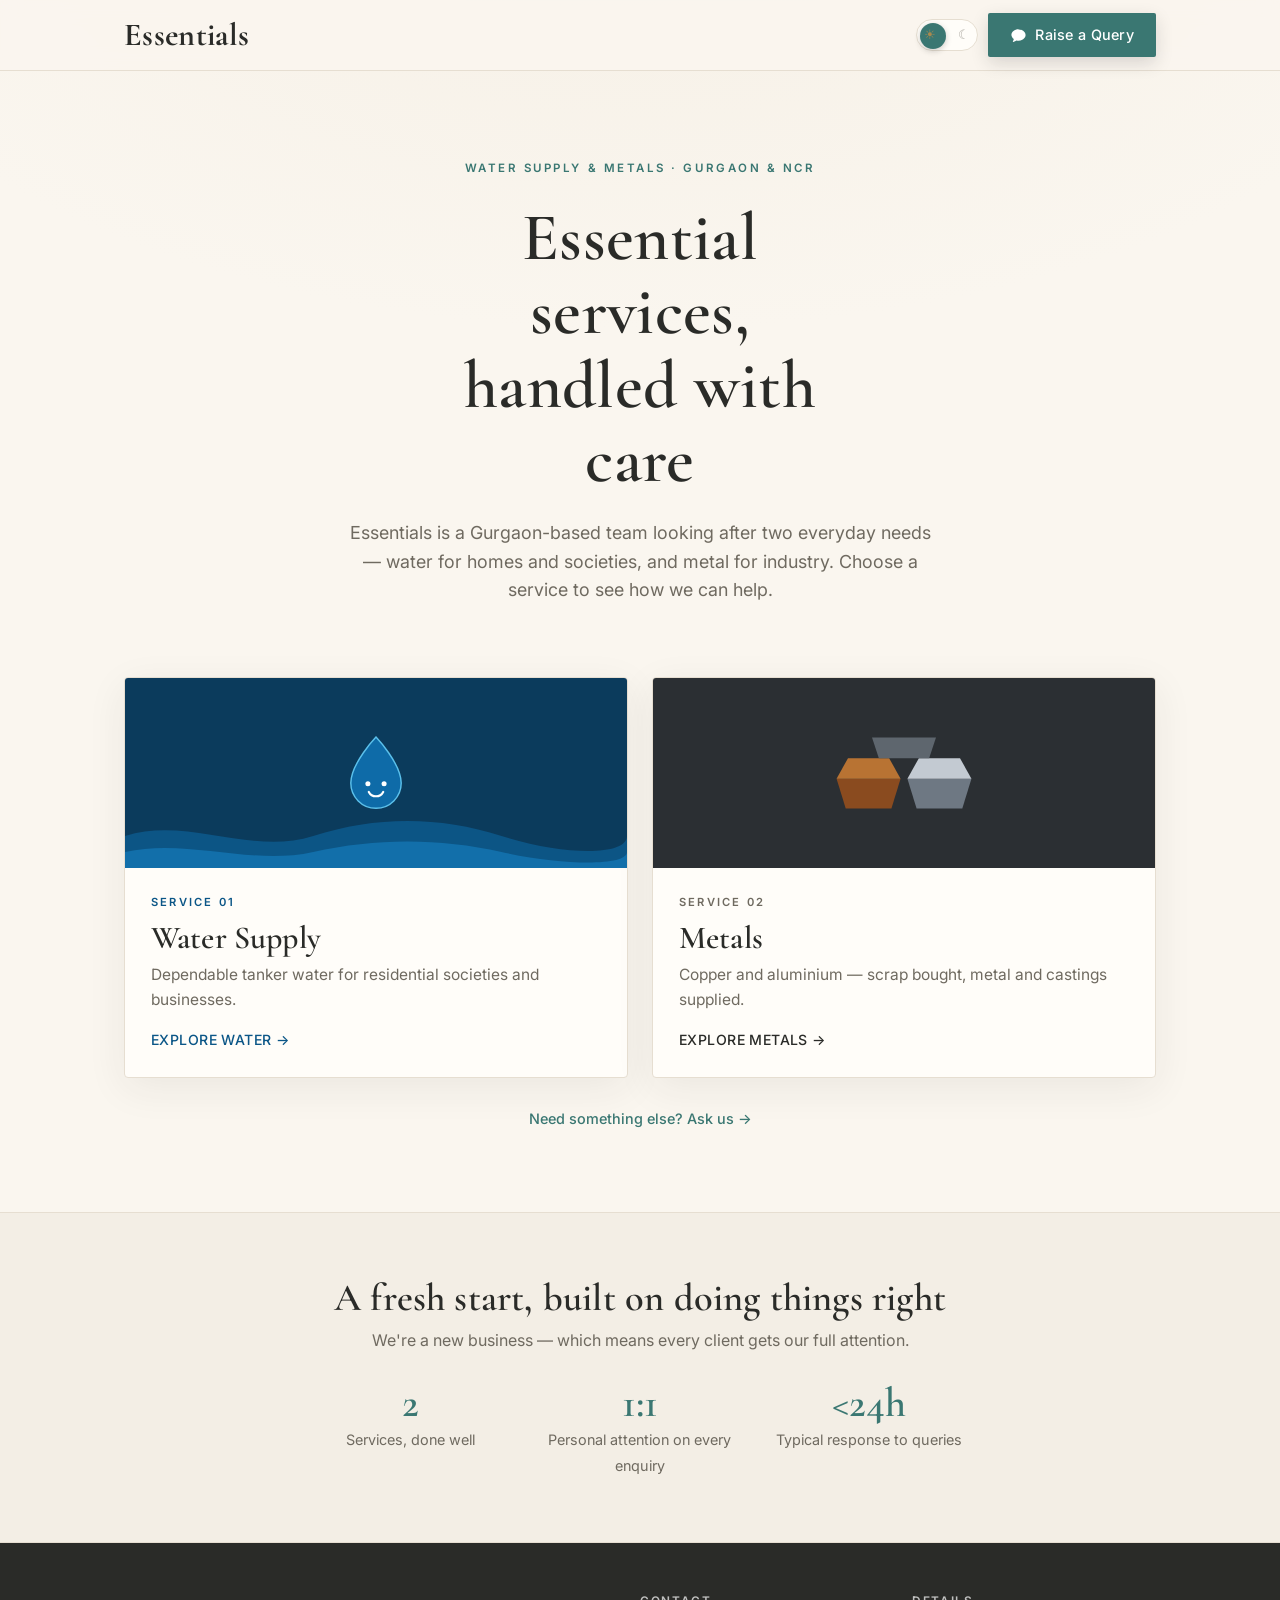
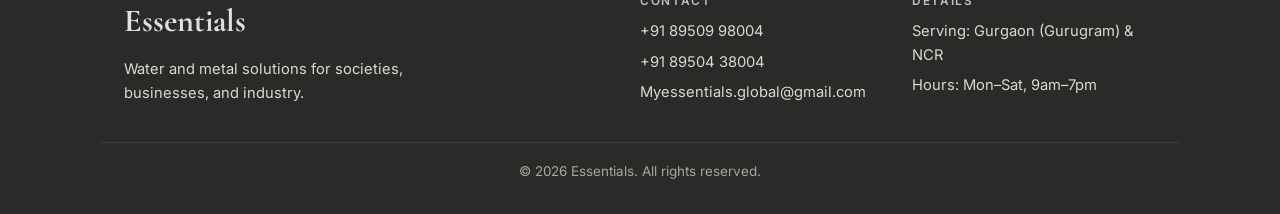
==== commit 9c604011: "Redesign site: Water & Metals pages, remove IT services, SEO overhaul - Split the single page into r" ====
--- a/index.html
+++ b/index.html
@@ -1,16 +1,18 @@
 <!DOCTYPE html>
-<html lang="en">
+<html lang="en-IN">
 <head>
 <meta charset="UTF-8" />
 <meta name="viewport" content="width=device-width, initial-scale=1.0" />
+<script>
+  /* Before paint: apply saved theme (no flash) and skip the splash for returning visitors. */
+  (function(){var d=document.documentElement,c=document.cookie,m=c.match(/(?:^|; )theme=(dark|light)/);d.setAttribute('data-theme',m?m[1]:'light');if(/(?:^|; )splashSeen=1/.test(c))d.classList.add('splash-seen');})();
+</script>
 
 <!-- ============ PRIMARY SEO ============ -->
-<title>Essentials | Water Management & IT Solutions in Gurgaon</title>
-<meta name="description" content="Essentials provides reliable water management and IT services — website building and digital setup for businesses — across Gurgaon & NCR. Get in touch today." />
-<meta name="keywords" content="water management, IT services, website building, web design, website development, go digital, online presence, Google Business Profile, water supply, tank cleaning, Gurgaon, NCR" />
-<meta name="author" content="Essentials" />
+<title>Essentials | Water Supply &amp; Metals in Gurgaon, NCR</title>
+<meta name="description" content="Dependable tanker water supply for societies, and copper &amp; aluminium scrap buying, metal supply and castings — Essentials, Gurgaon (Gurugram) &amp; NCR." />
 <meta name="robots" content="index, follow, max-image-preview:large" />
-<meta name="theme-color" content="#ffffff" />
+<meta name="theme-color" content="#faf6ef" />
 <link rel="canonical" href="https://myessentials.co.in/" />
 
 <!-- ============ FAVICON ============ -->
@@ -19,38 +21,61 @@
 <link rel="icon" type="image/png" sizes="16x16" href="/favicon-16x16.png" />
 <link rel="apple-touch-icon" sizes="180x180" href="/apple-touch-icon.png" />
 
-<!-- ============ OPEN GRAPH ============ -->
+<!-- ============ OPEN GRAPH / TWITTER ============ -->
 <meta property="og:type" content="website" />
 <meta property="og:site_name" content="Essentials" />
-<meta property="og:title" content="Essentials | Water Management & IT Solutions" />
-<meta property="og:description" content="Reliable water management and IT services — website building and digital setup for businesses in Gurgaon & NCR." />
+<meta property="og:title" content="Essentials | Water Supply &amp; Metals in Gurgaon" />
+<meta property="og:description" content="Tanker water supply for societies, and copper &amp; aluminium for industry — across Gurgaon &amp; NCR." />
 <meta property="og:url" content="https://myessentials.co.in/" />
 <meta property="og:locale" content="en_IN" />
-<meta property="og:image" content="https://myessentials.co.in/assets/og-image.jpg" />
-<meta property="og:image:alt" content="Essentials — water and IT solutions" />
-
-<!-- ============ TWITTER CARD ============ -->
+<meta property="og:image" content="https://myessentials.co.in/assets/og-image.png" />
+<meta property="og:image:width" content="1200" />
+<meta property="og:image:height" content="630" />
+<meta property="og:image:alt" content="Essentials — water supply and metals, Gurgaon" />
 <meta name="twitter:card" content="summary_large_image" />
-<meta name="twitter:title" content="Essentials | Water & IT Solutions" />
-<meta name="twitter:description" content="Reliable water management and IT services — website building and digital setup — in Gurgaon & NCR." />
-<meta name="twitter:image" content="https://myessentials.co.in/assets/og-image.jpg" />
+<meta name="twitter:title" content="Essentials | Water Supply &amp; Metals in Gurgaon" />
+<meta name="twitter:description" content="Tanker water supply for societies, and copper &amp; aluminium for industry — across Gurgaon &amp; NCR." />
+<meta name="twitter:image" content="https://myessentials.co.in/assets/og-image.png" />
 
 <!-- ============ STRUCTURED DATA ============ -->
 <script type="application/ld+json">
 {
   "@context": "https://schema.org",
-  "@type": "LocalBusiness",
-  "name": "Essentials",
-  "description": "Water management and IT services — website building and digital setup for businesses and communities.",
-  "url": "https://myessentials.co.in/",
-  "telephone": "+91-89509-98004",
-  "email": "Myessentials.global@gmail.com",
-  "areaServed": { "@type": "City", "name": "Gurgaon" },
-  "address": { "@type": "PostalAddress", "addressLocality": "Gurgaon", "addressRegion": "Haryana", "addressCountry": "IN" },
-  "openingHoursSpecification": { "@type": "OpeningHoursSpecification", "dayOfWeek": ["Monday","Tuesday","Wednesday","Thursday","Friday","Saturday"], "opens": "09:00", "closes": "19:00" },
-  "makesOffer": [
-    { "@type": "Offer", "itemOffered": { "@type": "Service", "name": "Water Management", "description": "Water supply scheduling, tank cleaning, quality testing, and usage monitoring." } },
-    { "@type": "Offer", "itemOffered": { "@type": "Service", "name": "IT Services", "description": "Website design and build, online presence and listings setup, and digital tools to help businesses go digital." } }
+  "@graph": [
+    {
+      "@type": "LocalBusiness",
+      "@id": "https://myessentials.co.in/#business",
+      "name": "Essentials",
+      "description": "Tanker water supply for residential societies and businesses, and copper and aluminium scrap buying, metal supply and custom castings.",
+      "url": "https://myessentials.co.in/",
+      "image": "https://myessentials.co.in/assets/og-image.png",
+      "logo": "https://myessentials.co.in/apple-touch-icon.png",
+      "telephone": "+91-89509-98004",
+      "email": "Myessentials.global@gmail.com",
+      "address": { "@type": "PostalAddress", "addressLocality": "Gurugram", "addressRegion": "Haryana", "addressCountry": "IN" },
+      "areaServed": [ { "@type": "City", "name": "Gurugram" }, { "@type": "AdministrativeArea", "name": "Delhi NCR" } ],
+      "openingHoursSpecification": { "@type": "OpeningHoursSpecification", "dayOfWeek": ["Monday","Tuesday","Wednesday","Thursday","Friday","Saturday"], "opens": "09:00", "closes": "19:00" },
+      "contactPoint": [
+        { "@type": "ContactPoint", "telephone": "+91-89509-98004", "contactType": "customer service", "areaServed": "IN", "availableLanguage": ["English","Hindi"] },
+        { "@type": "ContactPoint", "telephone": "+91-89504-38004", "contactType": "customer service", "areaServed": "IN", "availableLanguage": ["English","Hindi"] }
+      ],
+      "hasOfferCatalog": {
+        "@type": "OfferCatalog",
+        "name": "Services",
+        "itemListElement": [
+          { "@type": "Offer", "itemOffered": { "@type": "Service", "name": "Water Supply", "url": "https://myessentials.co.in/water/" } },
+          { "@type": "Offer", "itemOffered": { "@type": "Service", "name": "Metals — Copper & Aluminium", "url": "https://myessentials.co.in/metals/" } }
+        ]
+      }
+    },
+    {
+      "@type": "WebSite",
+      "@id": "https://myessentials.co.in/#website",
+      "name": "Essentials",
+      "url": "https://myessentials.co.in/",
+      "inLanguage": "en-IN",
+      "publisher": { "@id": "https://myessentials.co.in/#business" }
+    }
   ]
 }
 </script>
@@ -58,801 +83,117 @@
 <link rel="preconnect" href="https://fonts.googleapis.com">
 <link rel="preconnect" href="https://fonts.gstatic.com" crossorigin>
 <link href="https://fonts.googleapis.com/css2?family=Cormorant+Garamond:wght@500;600&family=Inter:wght@400;500;600&display=swap" rel="stylesheet">
-
-<style>
-  /* ============================================================
-     ELEGANT LIGHT THEME — soft whites, restrained teal, serif display
-     ============================================================ */
-  :root, [data-theme="light"]{
-    --ink:#2a2b28;        /* warm soft charcoal */
-    --ink-soft:#6f6a60;   /* warm muted grey text */
-    --brand:#3a7772;      /* restrained deep teal (AA-compliant) */
-    --brand-deep:#2f5f5b;
-    --gold:#a8894f;       /* warm muted gold */
-    --stone:#f3eee5;      /* warm sand section */
-    --paper:#faf6ef;      /* warm ivory page */
-    --paper-2:#f6f0e6;    /* second ivory tone for gradient */
-    --line:#e6ded1;       /* warm hairline */
-    --card:#fffdf9;       /* creamy card, slightly off page */
-    --shadow:0 10px 40px rgba(42,43,40,.07);
-  }
-  [data-theme="dark"]{
-    --ink:#e9e6df; --ink-soft:#a9a49a; --brand:#6ba8a2; --brand-deep:#8bc0ba;
-    --gold:#c9a877; --stone:#20242a; --paper:#171b20; --line:#2b3138; --card:#1d222808;
-    --card:#1e2329; --paper-2:#141a1f; --shadow:0 10px 40px rgba(0,0,0,.4);
-  }
-
-  *{box-sizing:border-box;margin:0;padding:0}
-  html{scroll-behavior:smooth}
-
-  /* Accessibility: skip link */
-  .skip{
-    position:absolute;left:-999px;top:0;z-index:100;
-    background:var(--brand);color:#fff;padding:12px 20px;border-radius:0 0 4px 0;
-    font-weight:600;text-decoration:none
-  }
-  .skip:focus{left:0}
-
-  /* ===== WELCOME GUARD SPLASH ===== */
-  .splash{
-    position:fixed;inset:0;z-index:9999;
-    display:flex;align-items:center;justify-content:center;
-    background:linear-gradient(160deg,var(--paper),var(--stone));
-    animation:splashOut .45s ease .95s forwards;
-    cursor:pointer;
-  }
-  .splash-inner{display:flex;flex-direction:column;align-items:center;gap:18px;
-    animation:splashPop .5s cubic-bezier(.18,.9,.32,1.4) both}
-  .guard{transform-origin:50% 100%;animation:guardBow .95s ease both}
-  .guard svg .g-body{fill:#3a7772}
-  .guard svg .g-tie{fill:#a8894f}
-  .guard svg .g-badge,.guard svg .g-cap-badge{fill:#f0d488;stroke:none}
-  .guard svg .g-arm{fill:none;stroke:#3a7772;stroke-width:6;stroke-linecap:round}
-  .guard svg .g-head{fill:#f2d5b8}
-  .guard svg .g-eye{fill:#243b3a}
-  .guard svg .g-smile{fill:none;stroke:#243b3a;stroke-width:2;stroke-linecap:round}
-  .guard svg .g-cap{fill:#2f5f5b}
-  .guard svg .g-cap-brim{fill:#243b3a}
-  .guard svg .g-shadow{fill:rgba(0,0,0,.10)}
-  .splash-word{text-align:center;line-height:1.2}
-  .splash-brand{display:block;font-family:"Cormorant Garamond",serif;font-weight:600;
-    font-size:2.4rem;color:var(--ink);letter-spacing:.01em}
-  .splash-line{display:block;font-family:"Inter",sans-serif;font-size:.95rem;
-    color:var(--brand);font-weight:600;letter-spacing:.04em;
-    opacity:0;animation:lineIn .3s ease .45s forwards}
-  .splash-dot{opacity:0;animation:dotIn .25s ease .62s forwards}
-  @keyframes guardBow{
-    0%{transform:translateY(20px) rotate(0);opacity:0}
-    22%{transform:translateY(0) rotate(0);opacity:1}
-    50%{transform:translateY(0) rotate(0)}
-    62%{transform:translateY(4px) rotate(14deg)}  /* the bow */
-    78%{transform:translateY(4px) rotate(14deg)}
-    100%{transform:translateY(0) rotate(0)}
-  }
-  @keyframes splashPop{from{opacity:0;transform:scale(.9)}to{opacity:1;transform:scale(1)}}
-  @keyframes splashOut{to{opacity:0;visibility:hidden;pointer-events:none}}
-  @keyframes lineIn{from{opacity:0;transform:translateY(6px)}to{opacity:1;transform:translateY(0)}}
-  @keyframes dotIn{to{opacity:1}}
-  .splash.hide{animation:none;opacity:0;visibility:hidden;pointer-events:none}
-  /* Returning visitors never paint the splash — keeps LCP at hero paint. */
-  html.splash-seen .splash{display:none}
-  @media (prefers-reduced-motion:reduce){
-    .splash{animation:splashOut .3s ease .4s forwards}
-    .guard,.splash-inner,.splash-line,.splash-dot{animation:none;opacity:1}
-  }
-
-  /* Accessibility: clear keyboard focus on every interactive element */
-  a:focus-visible, button:focus-visible, summary:focus-visible, [tabindex]:focus-visible{
-    outline:3px solid var(--brand);
-    outline-offset:3px;
-    border-radius:2px;
-  }
-  /* Screen-reader-only utility */
-  .sr-only{
-    position:absolute;width:1px;height:1px;padding:0;margin:-1px;
-    overflow:hidden;clip:rect(0 0 0 0);white-space:nowrap;border:0
-  }
-  body{
-    font-family:"Inter",system-ui,-apple-system,Roboto,Arial,sans-serif;
-    color:var(--ink);
-    background:var(--paper);
-    background-image:radial-gradient(1200px 600px at 50% -10%, var(--paper-2), transparent 70%);
-    background-attachment:fixed;
-    line-height:1.6;
-    -webkit-font-smoothing:antialiased;
-    transition:background .3s ease, color .3s ease;
-  }
-  h1,h2,h3,.serif{font-family:"Cormorant Garamond",Georgia,serif;font-weight:600;line-height:1.12;letter-spacing:.005em}
-  .wrap{max-width:1080px;margin:0 auto;padding:0 24px}
-
-  header{
-    position:sticky;top:0;z-index:40;
-    background:color-mix(in srgb, var(--paper) 90%, transparent);
-    backdrop-filter:blur(10px); border-bottom:1px solid var(--line);
-  }
-  .bar{display:flex;align-items:center;justify-content:space-between;height:70px;gap:12px}
-  .brand{display:flex;align-items:center;gap:11px;font-family:"Cormorant Garamond",serif;font-weight:800;font-size:2rem;color:var(--ink);text-decoration:none;letter-spacing:.01em;flex:0 0 auto}
-
-  .head-actions{display:flex;align-items:center;gap:10px;flex:0 0 auto}
-  @media (max-width:640px){
-    .brand{font-size:1.7rem}
-    .nav-cta{padding:9px 14px;font-size:.82rem}
-    .nav-cta svg{width:15px}
-    .head-actions{gap:8px}
-  }
-  @media (max-width:400px){
-    /* hide the button label on very small screens, keep the icon */
-    .nav-cta .cta-label{display:none}
-    .nav-cta{padding:9px 11px}
-  }
-  /* ===== THEME PILL TOGGLE ===== */
-  .theme-toggle{
-    position:relative;
-    width:62px;height:32px;flex:0 0 auto;
-    border-radius:999px;
-    border:1px solid var(--line);
-    background:var(--card);
-    cursor:pointer;padding:0;
-    display:flex;align-items:center;justify-content:space-between;
-    transition:background .25s, border-color .25s;
-  }
-  .theme-toggle:hover{border-color:var(--brand)}
-  .theme-toggle:focus-visible{outline:2px solid var(--brand);outline-offset:2px}
-  .theme-toggle .tt-icon{
-    width:26px;font-size:.82rem;line-height:1;text-align:center;
-    z-index:2;pointer-events:none;transition:opacity .25s;
-  }
-  .theme-toggle .tt-sun{color:var(--gold)}
-  .theme-toggle .tt-moon{color:var(--ink-soft)}
-  /* sliding knob sits over the active side */
-  .theme-toggle .tt-knob{
-    position:absolute;top:3px;left:3px;
-    width:26px;height:26px;border-radius:50%;
-    background:var(--brand);
-    box-shadow:0 2px 6px rgba(0,0,0,.2);
-    transition:transform .25s ease;
-    z-index:1;
-  }
-  /* dark mode: slide knob to the right (over the moon) */
-  [data-theme="dark"] .theme-toggle .tt-knob{transform:translateX(30px)}
-  [data-theme="dark"] .theme-toggle .tt-sun{opacity:.45}
-  [data-theme="light"] .theme-toggle .tt-moon{opacity:.55}
-  /* knob dims the icon it covers so the OTHER icon reads as "current option" */
-
-  .nav-cta{
-    background:var(--brand);color:#fff;border:none;
-    padding:10px 22px;border-radius:2px;font-weight:500;font-size:.9rem;letter-spacing:.02em;
-    cursor:pointer;transition:.2s;font-family:"Inter",sans-serif;
-    display:inline-flex;align-items:center;gap:8px;
-    box-shadow:0 6px 18px rgba(63,125,120,.28)
-  }
-  .nav-cta:hover{background:var(--brand-deep);transform:translateY(-1px)}
-  .nav-cta svg{width:17px;fill:#fff}
-
-  .hero{padding:88px 0 56px;text-align:center}
-  .eyebrow{
-    display:inline-block;font-size:.72rem;font-weight:600;letter-spacing:.22em;
-    text-transform:uppercase;color:var(--brand);margin-bottom:26px
-  }
-  .eyebrow::before,.eyebrow::after{content:"—";opacity:.4;margin:0 10px}
-  .hero h1{font-size:clamp(2.6rem,6vw,4.2rem);max-width:14ch;margin:0 auto 22px;color:var(--ink)}
-  .hero p{font-size:1.12rem;color:var(--ink-soft);max-width:50ch;margin:0 auto 34px;font-weight:400}
-  .hero-actions{display:flex;gap:14px;justify-content:center;flex-wrap:wrap}
-  .btn-primary{
-    background:var(--brand);color:#fff;border:1px solid var(--brand);padding:14px 30px;
-    border-radius:2px;font-weight:500;font-size:.95rem;letter-spacing:.02em;cursor:pointer;transition:.2s;font-family:"Inter",sans-serif
-  }
-  .btn-primary:hover{background:var(--brand-deep);border-color:var(--brand-deep)}
-  .btn-ghost{
-    background:transparent;color:var(--ink);border:1px solid var(--line);
-    padding:14px 30px;border-radius:2px;font-weight:500;font-size:.95rem;letter-spacing:.02em;cursor:pointer;transition:.2s;font-family:"Inter",sans-serif
-  }
-  .btn-ghost:hover{border-color:var(--brand);color:var(--brand)}
-
-  .services{padding:40px 0 64px}
-  .sec-head{text-align:center;margin-bottom:38px}
-  .sec-head h2{font-size:2.4rem;margin-bottom:8px;color:var(--ink)}
-  .sec-head p{color:var(--ink-soft)}
-
-  .carousel{position:relative}
-  .track{display:flex;gap:24px;overflow-x:auto;scroll-snap-type:x mandatory;padding:10px 4px 24px;scrollbar-width:none}
-  .track::-webkit-scrollbar{display:none}
-  .card{
-    scroll-snap-align:start;flex:0 0 88%;
-    background:var(--card);border:1px solid var(--line);border-radius:4px;
-    box-shadow:var(--shadow);overflow:hidden;cursor:pointer;transition:transform .3s,box-shadow .3s
-  }
-  /* Desktop: two cards visible at once (each ~half the row minus the gap) */
-  @media(min-width:720px){.card{flex:0 0 calc(50% - 12px)}}
-  .card:hover{transform:translateY(-6px);box-shadow:0 18px 50px rgba(44,51,57,.10)}
-  .card-top{height:160px;display:grid;place-items:center;position:relative;border-bottom:1px solid var(--line)}
-  .card-top.water{background:linear-gradient(160deg,#f0f5f4,#e0ecea)}
-  .card-top.it{background:linear-gradient(160deg,#f6f2ea,#efe7d6)}
-  .card-top.more{background:linear-gradient(160deg,#f2f3f4,#e7e9ea)}
-  .card-top svg{width:52px;height:52px;transition:transform .3s cubic-bezier(.18,.9,.32,1.4)}
-  .card:hover .card-top svg{transform:translateY(-4px) rotate(-4deg) scale(1.08)}
-  .card-top.water svg{color:var(--brand)}
-  .card-top.it svg{color:var(--gold)}
-  .card-top.more svg{color:var(--ink-soft)}
-  .card-body{padding:24px}
-  .card-body h3{font-size:1.6rem;margin-bottom:6px;color:var(--ink)}
-  .card-body p{color:var(--ink-soft);font-size:.95rem;margin-bottom:16px}
-  .card-link{font-weight:500;color:var(--brand);font-size:.88rem;letter-spacing:.03em;text-transform:uppercase}
-
-  .arrows{display:flex;gap:10px;justify-content:center;margin-top:6px}
-  .arrow{width:46px;height:46px;border-radius:50%;border:1px solid var(--line);background:var(--card);cursor:pointer;font-size:1.2rem;color:var(--ink);transition:.2s}
-  .arrow:hover{border-color:var(--brand);color:var(--brand)}
-
-  .detail{max-width:800px;margin:0 auto 16px;background:var(--card);border:1px solid var(--line);border-radius:4px;overflow:hidden}
-  .detail summary{list-style:none;cursor:pointer;padding:24px 26px;display:flex;align-items:center;gap:16px;font-family:"Cormorant Garamond",serif;font-weight:600;font-size:1.5rem;color:var(--ink)}
-  .detail summary::-webkit-details-marker{display:none}
-  .detail .chev{margin-left:auto;transition:transform .25s;color:var(--ink-soft);font-size:1rem}
-  .detail[open] .chev{transform:rotate(180deg)}
-  .badge{width:42px;height:42px;border-radius:50%;display:grid;place-items:center;flex:none;border:1px solid var(--line)}
-  .badge.water svg{color:var(--brand)}
-  .badge.it svg{color:var(--gold)}
-  .detail-body{padding:0 26px 26px 84px}
-  .detail-body p{color:var(--ink-soft);margin-bottom:18px}
-  .detail-body h4{margin:16px 0 10px;font-family:"Inter",sans-serif;font-size:.78rem;text-transform:uppercase;letter-spacing:.14em;color:var(--brand);font-weight:600}
-  .feature-list{list-style:none;display:grid;gap:12px}
-  .feature-list li{display:flex;gap:12px;color:var(--ink-soft);font-size:.96rem}
-  .feature-list li::before{content:"";width:6px;height:6px;border-radius:50%;background:var(--gold);flex:none;margin-top:9px}
-  .detail-body .btn-primary{margin-top:22px;font-size:.9rem;padding:12px 26px}
-
-  .trust{background:var(--stone);padding:56px 0;text-align:center;margin-top:24px;border-top:1px solid var(--line);border-bottom:1px solid var(--line)}
-  .trust-grid{display:grid;gap:28px;grid-template-columns:1fr;max-width:660px;margin:24px auto 0}
-  @media(min-width:640px){.trust-grid{grid-template-columns:repeat(3,1fr)}}
-  .trust-item h3{font-size:2.6rem;color:var(--brand);margin-bottom:4px}
-  .trust-item p{color:var(--ink-soft);font-size:.9rem}
-
-  footer{background:var(--ink);color:var(--paper);padding:52px 0 32px;font-size:.92rem}
-  [data-theme="dark"] footer{background:#0e1215;color:#a9a49a}
-  .foot-grid{display:grid;gap:28px;grid-template-columns:1fr}
-  @media(min-width:640px){.foot-grid{grid-template-columns:2fr 1fr 1fr}}
-  footer h4{color:#fff;margin-bottom:12px;font-family:"Inter",sans-serif;font-size:.74rem;text-transform:uppercase;letter-spacing:.14em;opacity:.7;font-weight:600}
-  footer a{color:inherit;text-decoration:none;display:block;margin-bottom:7px;opacity:.85}
-  footer a:hover{opacity:1}
-  .foot-brand{display:flex;align-items:center;gap:11px;font-family:"Cormorant Garamond",serif;font-weight:800;color:#fff;font-size:2rem;margin-bottom:12px}
-  .foot-bottom{border-top:1px solid rgba(255,255,255,.14);margin-top:30px;padding-top:18px;text-align:center;opacity:.6;font-size:.84rem}
-
-
-
-  .overlay[hidden]{display:none!important}
-  .overlay{position:fixed;inset:0;z-index:60;background:rgba(30,35,40,.5);backdrop-filter:blur(3px);display:none;align-items:center;justify-content:center;padding:20px}
-  .overlay.show{display:flex}
-  .modal{background:var(--card);border-radius:10px;max-width:420px;width:100%;padding:26px 24px;box-shadow:0 24px 70px rgba(0,0,0,.28);animation:pop .3s ease;max-height:88vh;overflow-y:auto}
-  @keyframes pop{from{transform:translateY(10px);opacity:0}to{transform:translateY(0);opacity:1}}
-  .modal h3{font-size:1.6rem;margin-bottom:4px;color:var(--ink)}
-  .modal h3:focus{outline:none}
-  .modal .sub{color:var(--ink-soft);font-size:.92rem;margin-bottom:14px}
-  .q-select-label{display:block;font-size:.78rem;font-weight:600;letter-spacing:.04em;text-transform:uppercase;color:var(--ink-soft);margin-bottom:6px}
-  .q-select{
-    width:100%;padding:12px 14px;margin-bottom:16px;
-    border:1.5px solid var(--brand);border-radius:8px;
-    background:var(--paper);color:var(--ink);
-    font-family:"Inter",sans-serif;font-size:.95rem;font-weight:500;cursor:pointer;
-    appearance:none;-webkit-appearance:none;
-    background-image:url("data:image/svg+xml,%3Csvg xmlns='http://www.w3.org/2000/svg' width='14' height='14' viewBox='0 0 24 24' fill='none' stroke='%233a7772' stroke-width='2.6' stroke-linecap='round'%3E%3Cpath d='M6 9l6 6 6-6'/%3E%3C/svg%3E");
-    background-repeat:no-repeat;background-position:right 14px center;
-    box-shadow:inset 0 1px 2px rgba(0,0,0,.04);
-    transition:border-color .2s, box-shadow .2s;
-  }
-  [data-theme="dark"] .q-select{background:#2a3138;border-color:var(--brand)}
-  .q-select:hover,.q-select:focus{border-color:var(--brand-deep);box-shadow:0 0 0 3px rgba(58,119,114,.15);outline:none}
-  .q-select.needs-pick{border-color:var(--brand);box-shadow:0 0 0 3px rgba(58,119,114,.18);animation:nudge .4s ease}
-  @keyframes nudge{0%,100%{transform:translateX(0)}25%{transform:translateX(-4px)}75%{transform:translateX(4px)}}
-
-  /* ===== OOPS CARTOON ===== */
-  .oops{display:flex;align-items:center;gap:12px;margin:-4px 0 14px;
-    animation:oopsIn .45s cubic-bezier(.18,.9,.32,1.4) both}
-  .oops[hidden]{display:none}
-  .oops-drop{flex:0 0 auto;transform-origin:50% 100%;animation:oopsHop 1s ease-in-out .3s 2}
-  .oops-body{fill:#5bb3ad}
-  .oops-face{transform-origin:center;animation:oopsBlink 2.4s ease-in-out infinite}
-  .oops-bubble{position:relative;background:var(--card);border:1.5px solid var(--brand);
-    color:var(--ink);font-size:.85rem;font-weight:600;line-height:1.3;
-    padding:9px 13px;border-radius:12px 12px 12px 3px;box-shadow:0 4px 14px rgba(58,119,114,.18)}
-  .oops-bubble::before{content:"";position:absolute;left:-8px;bottom:6px;
-    width:0;height:0;border:6px solid transparent;border-right-color:var(--brand);border-left:0}
-  .oops-emoji{display:inline-block;animation:oopsWiggle .8s ease-in-out infinite}
-  @keyframes oopsIn{from{opacity:0;transform:translateY(6px) scale(.85)}to{opacity:1;transform:translateY(0) scale(1)}}
-  @keyframes oopsHop{0%,100%{transform:translateY(0)}30%{transform:translateY(-8px)}50%{transform:translateY(0)}}
-  @keyframes oopsBlink{0%,92%,100%{transform:scaleY(1)}96%{transform:scaleY(.1)}}
-  @keyframes oopsWiggle{0%,100%{transform:rotate(-12deg)}50%{transform:rotate(12deg)}}
-  @media (prefers-reduced-motion:reduce){
-    .oops,.oops-drop,.oops-face,.oops-emoji{animation:none}
-  }
-  /* Disabled contact buttons until a service is chosen */
-  .opt-row.is-disabled .opt2{opacity:.45;pointer-events:none;filter:grayscale(.5)}
-  .qref{background:var(--stone);border-radius:6px;padding:9px 13px;font-size:.82rem;color:var(--ink-soft);margin-bottom:16px;border:1px solid var(--line)}
-  .qref b{color:var(--ink);font-family:ui-monospace,monospace}
-  .opt{display:flex;align-items:center;gap:13px;width:100%;text-align:left;border:1px solid var(--line);background:var(--card);border-radius:8px;padding:13px;margin-bottom:10px;cursor:pointer;transition:.2s;text-decoration:none;color:var(--ink)}
-  /* Side-by-side WhatsApp / Gmail buttons */
-  .opt-row{display:flex;gap:12px;margin-bottom:6px}
-  .opt2{
-    flex:1;display:flex;flex-direction:column;align-items:center;gap:8px;
-    border:1px solid var(--line);background:var(--card);border-radius:10px;
-    padding:16px 10px;cursor:pointer;transition:.2s;text-decoration:none;color:var(--ink);
-    font-family:"Inter",sans-serif;
-  }
-  .opt2:hover{border-color:var(--brand);background:var(--stone);transform:translateY(-2px)}
-  .opt2 .ico2{width:30px;height:30px;display:grid;place-items:center}
-  .opt2 .ico2 svg,.opt2 .ico2 img{width:28px;height:28px}
-  .opt2-txt{font-size:.95rem;font-weight:600}
-  .opt:hover{border-color:var(--brand);background:var(--stone)}
-  .opt .ico{width:40px;height:40px;border-radius:50%;display:grid;place-items:center;flex:none}
-  .opt .ico.wa{background:#25d366}
-  .opt .ico.em{background:var(--brand)}
-  .opt .ico svg{width:21px;height:21px;fill:#fff}
-  .opt-txt strong{display:block;font-size:1rem;font-weight:600;line-height:1.3}
-  .opt-txt span{font-size:.83rem;color:var(--ink-soft);line-height:1.3}
-  .modal-close{background:none;border:none;font-size:.9rem;color:var(--ink-soft);cursor:pointer;width:100%;margin-top:4px;padding:8px}
-  .email-fallback{background:var(--stone);border:1px solid var(--line);border-radius:8px;padding:14px;margin:2px 0 10px;text-align:center}
-  .ef-note{font-size:.82rem;color:var(--ink-soft);margin-bottom:8px}
-  .ef-addr{font-size:.92rem;font-weight:600;color:var(--ink);word-break:break-all;margin-bottom:4px}
-  .ef-ref{font-size:.78rem;color:var(--ink-soft);margin-bottom:10px}
-  .ef-ref b{color:var(--ink);font-family:ui-monospace,monospace}
-  .ef-copy{background:var(--brand);color:#fff;border:none;padding:9px 18px;border-radius:6px;font-size:.85rem;font-weight:500;cursor:pointer;transition:.2s;font-family:"Inter",sans-serif}
-  .ef-copy:hover{background:var(--brand-deep)}
-  .modal-close:hover{color:var(--ink)}
-
-  @media(prefers-reduced-motion:reduce){*{transition:none!important;animation:none!important}}
-</style>
-
-<script>
-  /* Runs before body paint: returning visitors skip the splash entirely. */
-  (function(){
-    if(/(?:^|; )splashSeen=1/.test(document.cookie)){
-      document.documentElement.classList.add('splash-seen');
-    }
-  })();
-</script>
+<link rel="stylesheet" href="/assets/site.css">
 </head>
-<body>
+<body data-space="home">
 
 <!-- ===== WELCOME GUARD SPLASH ===== -->
 <div class="splash" id="splash" aria-hidden="true">
   <div class="splash-inner">
-    <div class="guard" id="guard">
-      <svg viewBox="0 0 120 150" width="150" height="188" role="img" aria-label="Security guard welcoming you">
-        <!-- shadow -->
-        <ellipse class="g-shadow" cx="60" cy="143" rx="30" ry="5"/>
-        <!-- body/uniform -->
-        <path class="g-body" d="M35 150c0-22 4-40 25-40s25 18 25 40z"/>
-        <!-- tie -->
-        <path class="g-tie" d="M60 110l-4 8 4 14 4-14z"/>
-        <!-- badge -->
-        <circle class="g-badge" cx="46" cy="128" r="3.4"/>
-        <!-- arms -->
-        <path class="g-arm" d="M37 116c-8 3-12 10-11 18"/>
-        <path class="g-arm" d="M83 116c8 3 12 10 11 18"/>
-        <!-- head -->
-        <circle class="g-head" cx="60" cy="92" r="18"/>
-        <!-- face -->
-        <circle cx="54" cy="92" r="2" class="g-eye"/>
-        <circle cx="66" cy="92" r="2" class="g-eye"/>
-        <path d="M54 99a8 8 0 0 0 12 0" class="g-smile"/>
-        <!-- cap -->
-        <path class="g-cap" d="M40 82a20 20 0 0 1 40 0z"/>
-        <rect class="g-cap-brim" x="38" y="80" width="44" height="5" rx="2.5"/>
-        <circle class="g-cap-badge" cx="60" cy="74" r="3"/>
+    <div class="guard">
+      <svg viewBox="0 0 120 150" width="150" height="188" aria-hidden="true">
+        <ellipse cx="60" cy="143" rx="30" ry="5" fill="rgba(0,0,0,.10)"/>
+        <path d="M35 150c0-22 4-40 25-40s25 18 25 40z" fill="#3a7772"/>
+        <path d="M60 110l-4 8 4 14 4-14z" fill="#a8894f"/>
+        <circle cx="46" cy="128" r="3.4" fill="#f0d488"/>
+        <path d="M37 116c-8 3-12 10-11 18" fill="none" stroke="#3a7772" stroke-width="6" stroke-linecap="round"/>
+        <path d="M83 116c8 3 12 10 11 18" fill="none" stroke="#3a7772" stroke-width="6" stroke-linecap="round"/>
+        <circle cx="60" cy="92" r="18" fill="#f2d5b8"/>
+        <circle cx="54" cy="92" r="2" fill="#243b3a"/><circle cx="66" cy="92" r="2" fill="#243b3a"/>
+        <path d="M54 99a8 8 0 0 0 12 0" fill="none" stroke="#243b3a" stroke-width="2" stroke-linecap="round"/>
+        <path d="M40 82a20 20 0 0 1 40 0z" fill="#2f5f5b"/>
+        <rect x="38" y="80" width="44" height="5" rx="2.5" fill="#243b3a"/>
+        <circle cx="60" cy="74" r="3" fill="#f0d488"/>
       </svg>
     </div>
     <div class="splash-word">
       <span class="splash-brand">Essentials</span>
-      <span class="splash-line">At your service <span class="splash-dot">.</span></span>
+      <span class="splash-line">At your service.</span>
     </div>
   </div>
 </div>
 
-<a class="skip" href="#services">Skip to services</a>
+<a class="skip" href="#main">Skip to content</a>
 
-<header>
+<header class="site-header">
   <div class="wrap bar">
-    <span class="brand" aria-label="Essentials home"> Essentials</span>
+    <div class="bar-left">
+      <a class="brand" href="/" aria-current="page">Essentials</a>
+    </div>
     <div class="head-actions">
-      <button class="theme-toggle" id="themeBtn" onclick="toggleTheme()" role="switch" aria-checked="false" aria-label="Toggle dark mode" title="Toggle light / dark mode">
-        <span class="tt-icon tt-sun" aria-hidden="true">☀</span>
-        <span class="tt-icon tt-moon" aria-hidden="true">☾</span>
-        <span class="tt-knob" aria-hidden="true"></span>
+      <button class="theme-toggle" id="themeBtn" type="button" role="switch" aria-checked="false" aria-label="Switch to dark mode">
+        <span class="tt-icon tt-sun" aria-hidden="true">☀</span><span class="tt-icon tt-moon" aria-hidden="true">☾</span><span class="tt-knob" aria-hidden="true"></span>
       </button>
-      <button class="nav-cta" onclick="openModal()"><svg viewBox="0 0 24 24" aria-hidden="true"><path d="M12 3C6.5 3 2 6.6 2 11c0 2.4 1.3 4.5 3.4 6-.2 1.4-.9 2.6-1.4 3.4-.2.3.1.7.5.6 2-.5 3.6-1.3 4.7-2 1 .3 1.9.4 2.8.4 5.5 0 10-3.6 10-8s-4.5-8-10-8z"/></svg><span class="cta-label">Raise a Query</span></button>
+      <button class="nav-cta" type="button" data-query="" aria-label="Raise a Query"><svg viewBox="0 0 24 24" aria-hidden="true"><path d="M12 3C6.5 3 2 6.6 2 11c0 2.4 1.3 4.5 3.4 6-.2 1.4-.9 2.6-1.4 3.4-.2.3.1.7.5.6 2-.5 3.6-1.3 4.7-2 1 .3 1.9.4 2.8.4 5.5 0 10-3.6 10-8s-4.5-8-10-8z"/></svg><span class="cta-label">Raise a Query</span></button>
     </div>
   </div>
 </header>
 
-<main>
-<section class="hero">
-  <div class="wrap">
-    <span class="eyebrow">Reliable civic solutions</span>
-    <h1>Essential services, handled with care</h1>
-    <p>We help residential societies, businesses, and local bodies manage water and IT — the everyday things that keep a place running smoothly.</p>
-    <div class="hero-actions">
-      <button class="btn-primary" onclick="scrollToServices()">View our services</button>
-      <button class="btn-ghost" onclick="openModal()">Talk to us</button>
+<main id="main">
+  <section class="home-hero">
+    <div class="wrap">
+      <span class="eyebrow">Water supply &amp; metals · Gurgaon &amp; NCR</span>
+      <h1>Essential services, handled with care</h1>
+      <p>Essentials is a Gurgaon-based team looking after two everyday needs — water for homes and societies, and metal for industry. Choose a service to see how we can help.</p>
     </div>
-  </div>
-</section>
+  </section>
 
-<section class="services" id="services" aria-label="Our services">
-  <div class="wrap">
-    <div class="sec-head">
-      <h2>What we offer</h2>
-      <p>Explore our services — select any card to learn more.</p>
+  <section class="services" aria-label="Our services">
+    <div class="wrap">
+      <div class="svc-grid">
+        <a class="svc-card water" href="/water/">
+          <div class="svc-top water">
+            <svg width="72" height="84" viewBox="0 0 40 46" fill="none" aria-hidden="true"><path d="M20 3s14 14.8 14 25.6a14 14 0 0 1-28 0C6 17.8 20 3 20 3z" fill="#0E6BA8" stroke="#5BC0EB" stroke-width=".8"/><circle cx="15.5" cy="29" r="1.4" fill="#fff"/><circle cx="24.5" cy="29" r="1.4" fill="#fff"/><path d="M16 33.5a4.5 4.5 0 0 0 8 0" stroke="#fff" stroke-width="1.2" stroke-linecap="round"/></svg>
+            <svg class="wave" viewBox="0 0 600 60" preserveAspectRatio="none" aria-hidden="true"><path d="M0 28 C 75 8, 150 48, 225 28 S 375 8, 450 28 S 600 48, 600 28 V60 H0z" fill="#0E6BA8" opacity=".55"/><path d="M0 44 C 75 30, 150 58, 225 44 S 375 30, 450 44 S 600 58, 600 44 V60 H0z" fill="#1780C4" opacity=".6"/></svg>
+          </div>
+          <div class="svc-body">
+            <span class="svc-kicker">Service 01</span>
+            <h2>Water Supply</h2>
+            <p>Dependable tanker water for residential societies and businesses.</p>
+            <span class="svc-more">Explore water →</span>
+          </div>
+        </a>
+        <a class="svc-card metals" href="/metals/">
+          <div class="svc-top metals">
+            <svg width="150" height="80" viewBox="0 0 130 70" aria-hidden="true"><path d="M6 40h56l-8 26H14z" fill="#8A4B1F"/><path d="M16 22h36l10 18H6z" fill="#B87333"/><path d="M68 40h56l-8 26H76z" fill="#6E7883"/><path d="M78 22h36l10 18H68z" fill="#C3CAD2"/><path d="M37 4h56l-6 18H43z" fill="#5E666E"/></svg>
+          </div>
+          <div class="svc-body">
+            <span class="svc-kicker">Service 02</span>
+            <h2>Metals</h2>
+            <p>Copper and aluminium — scrap bought, metal and castings supplied.</p>
+            <span class="svc-more">Explore metals →</span>
+          </div>
+        </a>
+      </div>
+      <p class="ask"><button class="text-link" type="button" data-query="other">Need something else? Ask us →</button></p>
     </div>
-    <div class="carousel">
-      <div class="track" id="track">
-        <article class="card" role="button" tabindex="0" onclick="openDetail('d-water')" onkeydown="cardKey(event,'d-water')" aria-label="Water Management — learn more">
-          <div class="card-top water"><svg viewBox="0 0 40 40" fill="none" stroke="currentColor" stroke-width="1.8" stroke-linecap="round" stroke-linejoin="round" role="img" aria-label="Water droplet character"><path d="M20 5s9 9.5 9 16.5a9 9 0 0 1-18 0C11 14.5 20 5 20 5z"/><circle cx="16.5" cy="22" r="1.3" fill="currentColor" stroke="none"/><circle cx="23.5" cy="22" r="1.3" fill="currentColor" stroke="none"/><path d="M16.5 26.5a4 4 0 0 0 7 0"/></svg></div>
-          <div class="card-body"><h3>Water Management</h3><p>Smart supply, storage, and quality monitoring so clean water is always available.</p><span class="card-link">Learn more →</span></div>
-        </article>
-        <article class="card" role="button" tabindex="0" onclick="openDetail('d-it')" onkeydown="cardKey(event,'d-it')" aria-label="IT Services — learn more">
-          <div class="card-top it"><svg viewBox="0 0 40 40" fill="none" stroke="currentColor" stroke-width="1.8" stroke-linecap="round" stroke-linejoin="round" role="img" aria-label="Computer monitor character"><rect x="6" y="8" width="28" height="19" rx="3"/><circle cx="15" cy="17" r="1.3" fill="currentColor" stroke="none"/><circle cx="25" cy="17" r="1.3" fill="currentColor" stroke="none"/><path d="M16 21a4 4 0 0 0 8 0"/><path d="M16 33h8"/><path d="M20 27v6"/></svg></div>
-          <div class="card-body"><h3>IT Services</h3><p>Websites, online presence, and digital tools to help your business get discovered and grow.</p><span class="card-link">Learn more →</span></div>
-        </article>
-        <article class="card" role="button" tabindex="0" onclick="openModal()" onkeydown="cardKey(event,null,true)" aria-label="Need something else — ask us">
-          <div class="card-top more"><svg viewBox="0 0 40 40" fill="none" stroke="currentColor" stroke-width="1.8" stroke-linecap="round" stroke-linejoin="round" role="img" aria-label="More services"><path d="M20 7c1 5.5 3.5 8 9 9-5.5 1-8 3.5-9 9-1-5.5-3.5-8-9-9 5.5-1 8-3.5 9-9z"/><circle cx="31" cy="10" r="1.6"/><circle cx="10" cy="30" r="1.6"/></svg></div>
-          <div class="card-body"><h3>Need something else?</h3><p>Growing our offerings. Tell us what you need and we'll see how we can help.</p><span class="card-link">Ask us →</span></div>
-        </article>
+  </section>
+
+  <section class="trust" aria-labelledby="trustTitle">
+    <div class="wrap">
+      <h2 id="trustTitle">A fresh start, built on doing things right</h2>
+      <p>We're a new business — which means every client gets our full attention.</p>
+      <div class="trust-grid">
+        <div class="trust-item"><strong id="svcCount">2</strong><span>Services, done well</span></div>
+        <div class="trust-item"><strong>1:1</strong><span>Personal attention on every enquiry</span></div>
+        <div class="trust-item"><strong>&lt;24h</strong><span>Typical response to queries</span></div>
       </div>
     </div>
-    <div class="arrows">
-      <button class="arrow" onclick="slide(-1)" aria-label="Previous service">‹</button>
-      <button class="arrow" onclick="slide(1)" aria-label="Next service">›</button>
-    </div>
-  </div>
-</section>
-
-<section class="wrap" style="padding-bottom:44px" id="details" aria-label="Service details">
-  <details class="detail" id="d-water">
-    <summary><span class="badge water"><svg viewBox="0 0 24 24" width="20" fill="none" stroke="currentColor" stroke-width="1.4" stroke-linecap="round" stroke-linejoin="round" aria-hidden="true"><path d="M12 3c0 0 5.5 5.8 5.5 10.2a5.5 5.5 0 0 1-11 0C6.5 8.8 12 3 12 3z"/></svg></span>Water Management<span class="chev" aria-hidden="true">▾</span></summary>
-    <div class="detail-body">
-      <p>We keep water flowing reliably and safely. From storage tank upkeep to supply scheduling and quality checks, we handle the details so residents and businesses never have to think twice about it.</p>
-      <h4>What's included</h4>
-      <ul class="feature-list">
-        <li>Water supply scheduling and distribution planning</li>
-        <li>Tank cleaning, maintenance, and leak detection</li>
-        <li>Basic water quality testing and reporting</li>
-        <li>Usage monitoring to reduce wastage and cost</li>
-      </ul>
-      <button class="btn-primary" onclick="openModal('Water Management')">Enquire about water services</button>
-    </div>
-  </details>
-  <details class="detail" id="d-it">
-    <summary><span class="badge it"><svg viewBox="0 0 24 24" width="20" fill="none" stroke="currentColor" stroke-width="1.4" stroke-linecap="round" stroke-linejoin="round" aria-hidden="true"><rect x="3" y="4" width="18" height="12" rx="2"/><path d="M8 20h8"/><path d="M12 16v4"/></svg></span>IT Services<span class="chev" aria-hidden="true">▾</span></summary>
-    <div class="detail-body">
-      <p>Most small businesses still aren't properly online. We fix that — building you a clean website and setting up the digital basics so customers can find you, trust you, and reach you.</p>
-      <h4>What's included</h4>
-      <ul class="feature-list">
-        <li>Website design, build, and hosting</li>
-        <li>Domain, business email, and social profile setup</li>
-        <li>Google Business Profile and online listings</li>
-        <li>Ongoing updates, content changes, and maintenance</li>
-      </ul>
-      <button class="btn-primary" onclick="openModal('IT Services')">Enquire about IT services</button>
-    </div>
-  </details>
-</section>
-
-<section class="trust" aria-label="Why choose us">
-  <div class="wrap">
-    <div class="sec-head" style="margin-bottom:0">
-      <h2>A fresh start, built on doing things right</h2>
-      <p>We're a new business — which means every client gets our full attention.</p>
-    </div>
-    <div class="trust-grid">
-      <div class="trust-item"><h3 id="svcCount">2</h3><p>Services, done well</p></div>
-      <div class="trust-item"><h3>1:1</h3><p>Personal attention on every project</p></div>
-      <div class="trust-item"><h3>&lt;24h</h3><p>Typical response to queries</p></div>
-    </div>
-  </div>
-</section>
+  </section>
 </main>
 
 <footer>
   <div class="wrap foot-grid">
     <div>
-      <div class="foot-brand">Essentials</div>
-      <p style="max-width:34ch;opacity:.85">Water and IT solutions for societies, businesses, and local communities.</p>
+      <a class="foot-brand" href="/">Essentials</a>
+      <p class="foot-line">Water and metal solutions for societies, businesses, and industry.</p>
     </div>
-    <div><h4>Contact</h4><a href="tel:+918950998004">+91 89509 98004</a><a href="tel:+918950438004">+91 89504 38004</a><a href="mailto:Myessentials.global@gmail.com">Myessentials.global@gmail.com</a></div>
-    <div><h4>Details</h4><a>Serving: Gurgaon &amp; NCR</a><a>Hours: Mon–Sat, 9am–7pm</a></div>
+    <div><h2>Contact</h2><address><a href="tel:+918950998004">+91 89509 98004</a><a href="tel:+918950438004">+91 89504 38004</a><a href="mailto:Myessentials.global@gmail.com">Myessentials.global@gmail.com</a></address></div>
+    <div><h2>Details</h2><p class="foot-detail">Serving: Gurgaon (Gurugram) &amp; NCR</p><p class="foot-detail">Hours: Mon–Sat, 9am–7pm</p></div>
   </div>
   <div class="wrap foot-bottom">© 2026 Essentials. All rights reserved.</div>
 </footer>
 
-
-
-<div class="overlay" id="overlay" onclick="if(event.target===this)closeModal()" hidden>
-  <div class="modal" role="dialog" aria-modal="true" aria-labelledby="modalTitle" aria-describedby="modalDesc">
-    <h3 id="modalTitle" tabindex="-1">How can we help?</h3>
-    <p class="sub" id="modalDesc">Pick a service, then choose how you'd like to reach us.</p>
-    <label class="q-select-label" for="qService">Service</label>
-    <select id="qService" class="q-select" aria-label="Select a service" onchange="onServiceChange()"></select>
-    <div class="oops" id="svcHint" hidden aria-live="polite">
-      <div class="oops-drop">
-        <svg viewBox="0 0 60 74" width="46" height="56" aria-hidden="true">
-          <path class="oops-body" d="M30 2C30 2 6 30 6 48a24 24 0 0 0 48 0C54 30 30 2 30 2Z"/>
-          <ellipse class="oops-shine" cx="20" cy="44" rx="4.5" ry="7" fill="#fff" opacity=".55"/>
-          <g class="oops-face">
-            <circle cx="23" cy="48" r="3.4" fill="#243b3a"/>
-            <circle cx="37" cy="48" r="3.4" fill="#243b3a"/>
-            <circle cx="24.2" cy="46.9" r="1.1" fill="#fff"/>
-            <circle cx="38.2" cy="46.9" r="1.1" fill="#fff"/>
-            <path d="M25 57 q5 4 10 0" stroke="#243b3a" stroke-width="2.2" fill="none" stroke-linecap="round"/>
-          </g>
-        </svg>
-      </div>
-      <div class="oops-bubble">Please select a service <span class="oops-emoji">💧</span></div>
-    </div>
-    <div class="qref">Your reference number: <b id="qref">—</b></div>
-    <div class="opt-row">
-      <a class="opt2" id="waOpt" target="_blank" rel="noopener" aria-label="Contact us on WhatsApp" onclick="return guardService(event)">
-        <span class="ico2" aria-hidden="true">
-          <img src="/assets/icon-whatsapp.svg" alt="" width="28" height="28" />
-        </span>
-        <span class="opt2-txt">WhatsApp</span>
-      </a>
-      <button class="opt2" id="emOpt" type="button" onclick="handleEmail()" aria-label="Contact us by email via Gmail">
-        <span class="ico2" aria-hidden="true">
-          <img src="/assets/icon-gmail.svg" alt="" width="28" height="28" />
-        </span>
-        <span class="opt2-txt">Gmail</span>
-      </button>
-    </div>
-    <div class="email-fallback" id="emailFallback" hidden>
-      <p class="ef-note">If your mail app didn't open, email us directly:</p>
-      <p class="ef-addr" id="efAddr">Myessentials.global@gmail.com</p>
-      <p class="ef-ref">Subject reference: <b id="efRef">—</b></p>
-      <button class="ef-copy" type="button" onclick="copyEmail()" id="efCopyBtn">Copy email address</button>
-    </div>
-    <button class="modal-close" onclick="closeModal()">Cancel</button>
-  </div>
-</div>
-
-<script>
-  // ===== Welcome guard splash: auto-dismiss + skippable =====
-  (function(){
-    const splash = document.getElementById('splash');
-    if(!splash) return;
-    if(document.documentElement.classList.contains('splash-seen')){ splash.remove(); return; }
-    let done = false;
-    function dismiss(){
-      if(done) return; done = true;
-      splash.classList.add('hide');
-      setTimeout(()=>splash.remove(), 400);   // remove from DOM so it never blocks clicks
-    }
-    // click/tap anywhere to skip
-    splash.addEventListener('click', dismiss);
-    // auto-remove after the animation finishes (~1.4s safety)
-    setTimeout(dismiss, 1500);
-    // Remember for 7 days so repeat visitors get an instant page.
-    document.cookie = "splashSeen=1;path=/;max-age=604800;SameSite=Lax";
-  })();
-
-  const CONFIG = {
-    whatsappDefault:"918950998004",   // Water, IT, Other
-    email:"Myessentials.global@gmail.com",
-    business:"Essentials"
-  };
-  // Services shown in the query dropdown. Each maps to the WhatsApp number to use.
-  // To add a new service later: add one line here. The count stat and dropdown update automatically.
-  // Set isService:false for non-service options (like the catch-all) so they don't inflate the count.
-  const SERVICES = [
-    { label:"Water Management",   number: CONFIG.whatsappDefault, isService:true },
-    { label:"IT Services",   number: CONFIG.whatsappDefault, isService:true },
-    { label:"Have something else for us", number: CONFIG.whatsappDefault, isService:false }
-  ];
-  const EMAIL = { gmailWeb:'', mailto:'', ref:'' };
-
-  const themeBtn = document.getElementById('themeBtn');
-  function setTheme(t){
-    document.documentElement.setAttribute('data-theme', t);
-    const dark = t==='dark';
-    themeBtn.setAttribute('aria-checked', dark ? 'true' : 'false');
-    themeBtn.setAttribute('aria-label', dark ? 'Switch to light mode' : 'Switch to dark mode');
-    document.querySelector('meta[name=theme-color]').setAttribute('content', dark ? '#171b20' : '#faf6ef');
-    document.cookie = "theme="+t+";path=/;max-age=31536000;SameSite=Lax";
-  }
-  function toggleTheme(){
-    const cur = document.documentElement.getAttribute('data-theme') || 'light';
-    setTheme(cur==='dark' ? 'light' : 'dark');
-  }
-  (function initTheme(){
-    // Light is always the default. Dark only if the visitor chose it before.
-    const m = document.cookie.match(/(?:^|; )theme=([^;]+)/);
-    setTheme(m ? m[1] : 'light');
-  })();
-
-  const track = document.getElementById('track');
-  function slide(dir){ const c=track.querySelector('.card'); track.scrollBy({left:dir*(c.offsetWidth+24),behavior:'smooth'}); }
-  function scrollToServices(){ document.getElementById('services').scrollIntoView({behavior:'smooth'}); }
-
-  function openDetail(id){ const el=document.getElementById(id); el.open=true; el.scrollIntoView({behavior:'smooth',block:'center'}); }
-  function cardKey(e, id, isModal){
-    if(e.key==='Enter' || e.key===' '){
-      e.preventDefault();
-      isModal ? openModal() : openDetail(id);
-    }
-  }
-
-  function makeRef(){
-    const d=new Date();
-    const ymd=d.getFullYear()+String(d.getMonth()+1).padStart(2,'0')+String(d.getDate()).padStart(2,'0');
-    return `QRY-${ymd}-${Math.floor(1000+Math.random()*9000)}`;
-  }
-
-  const overlay=document.getElementById('overlay');
-  const qServiceEl=document.getElementById('qService');
-  let lastFocused=null;
-  let currentRef='';
-
-  // Populate the service dropdown once
-  (function buildServiceOptions(){
-    // Placeholder first — no service selected by default
-    const ph=document.createElement('option');
-    ph.value=""; ph.textContent="Select your service…"; ph.disabled=false; ph.selected=true;
-    qServiceEl.appendChild(ph);
-    SERVICES.forEach((s,i)=>{
-      const o=document.createElement('option');
-      o.value=String(i); o.textContent=s.label;
-      qServiceEl.appendChild(o);
-    });
-    // Dynamic service count for the trust stat (counts only real services)
-    const count = SERVICES.filter(s=>s.isService).length;
-    const el = document.getElementById('svcCount');
-    if(el) el.textContent = String(count);
-  })();
-
-  // Rebuild WhatsApp + email links based on the currently selected service.
-  // If no service is selected, disable the contact buttons and show a prompt.
-  function refreshQueryLinks(){
-    const raw = qServiceEl.value;
-    const waBtn = document.getElementById('waOpt');
-    const emBtn = document.getElementById('emOpt');
-    const hint  = document.getElementById('svcHint');
-
-    // No service chosen yet -> validation state
-    if(raw === "" || raw == null){
-      document.querySelector('.opt-row').classList.add('is-disabled');
-      waBtn.removeAttribute('href');
-      waBtn.setAttribute('aria-disabled','true');
-      emBtn.disabled = true;
-      if(hint) hint.hidden = false;
-      return;
-    }
-
-    // A service is selected -> enable and build links
-    document.querySelector('.opt-row').classList.remove('is-disabled');
-    waBtn.setAttribute('aria-disabled','false');
-    emBtn.disabled = false;
-    if(hint) hint.hidden = true;
-
-    const idx = parseInt(raw,10) || 0;
-    const svcObj = SERVICES[idx] || SERVICES[0];
-    const service = svcObj.label;
-    const number = svcObj.number;
-    const ref = currentRef;
-    const svc = ` regarding ${service}`;
-    const subject = `New Query [${ref}] - ${service}`;
-    const bodyText =
-      `Hello ${CONFIG.business},\n\n` +
-      `I'd like to raise a query${svc}.\n\n` +
-      `Reference number: ${ref}\n\n` +
-      `My message:\n\n\n` +
-      `---\nName:\nPhone:\n`;
-
-    // WhatsApp — number depends on the selected service
-    const waMsg = `Hi ${CONFIG.business}, I'd like to raise a query${svc}. My reference number is ${ref}.`;
-    waBtn.href = `https://wa.me/${number}?text=${encodeURIComponent(waMsg)}`;
-
-    // Email
-    const enc = { su: encodeURIComponent(subject), body: encodeURIComponent(bodyText) };
-    EMAIL.gmailWeb = `https://mail.google.com/mail/?view=cm&fs=1&to=${encodeURIComponent(CONFIG.email)}&su=${enc.su}&body=${enc.body}`;
-    EMAIL.mailto = `mailto:${CONFIG.email}?subject=${enc.su}&body=${enc.body}`;
-    EMAIL.ref = ref;
-  }
-
-  function onServiceChange(){ refreshQueryLinks(); }
-
-  // Block WhatsApp/Gmail until a service is chosen; show the oops cartoon.
-  function guardService(e){
-    if(qServiceEl.value === "" || qServiceEl.value == null){
-      if(e) e.preventDefault();
-      const hint = document.getElementById('svcHint');
-      if(hint){
-        hint.hidden = false;
-        // restart the pop-in animation each time so it re-plays on repeated clicks
-        hint.style.animation = 'none';
-        void hint.offsetWidth;      // force reflow
-        hint.style.animation = '';
-      }
-      qServiceEl.classList.remove('needs-pick');
-      void qServiceEl.offsetWidth;
-      qServiceEl.classList.add('needs-pick');
-      qServiceEl.focus();
-      setTimeout(()=>qServiceEl.classList.remove('needs-pick'), 1200);
-      return false;
-    }
-    return true;
-  }
-
-  function openModal(service){
-    currentRef = makeRef();
-    document.getElementById('qref').textContent = currentRef;
-
-    // Preselect the service if one was passed (from a detail card's Enquire button).
-    // Otherwise leave the "Select your service…" placeholder (no selection).
-    if(service){
-      const found = SERVICES.findIndex(s => s.label.toLowerCase() === service.toLowerCase());
-      qServiceEl.value = found >= 0 ? String(found) : "";
-    } else {
-      qServiceEl.value = "";
-    }
-
-    refreshQueryLinks();
-
-    // Reset the fallback panel each time the modal opens
-    const fb = document.getElementById('emailFallback');
-    fb.hidden = true;
-    document.getElementById('efRef').textContent = currentRef;
-    document.getElementById('efCopyBtn').textContent = 'Copy email address';
-
-    lastFocused=document.activeElement;
-    overlay.hidden=false;
-    overlay.classList.add('show');
-    // Focus the heading (not the select) so mobile doesn't auto-open the dropdown picker
-    document.getElementById('modalTitle').focus();
-  }
-
-  // Try to open the user's mail app; reveal the copy fallback so they're never stuck.
-  function handleEmail(){
-    if(!guardService()) return;   // require a service first
-    const isMobile = /Android|iPhone|iPad|iPod|Mobile/i.test(navigator.userAgent);
-    try {
-      if (isMobile) {
-        window.location.href = EMAIL.mailto;      // hand off to the mail app
-      } else {
-        window.open(EMAIL.gmailWeb, '_blank', 'noopener'); // desktop: Gmail compose
-      }
-    } catch(e){ /* ignore — fallback below covers it */ }
-    // Always reveal the fallback (in case nothing opened) after a short beat
-    const fb = document.getElementById('emailFallback');
-    setTimeout(()=>{ fb.hidden = false; fb.scrollIntoView({behavior:'smooth', block:'nearest'}); }, 400);
-  }
-
-  // Copy the email address (with reference) to the clipboard.
-  function copyEmail(){
-    const btn = document.getElementById('efCopyBtn');
-    const text = CONFIG.email;
-    const done = ()=>{ btn.textContent = 'Copied ✓'; setTimeout(()=>{ btn.textContent='Copy email address'; }, 2000); };
-    if (navigator.clipboard && navigator.clipboard.writeText) {
-      navigator.clipboard.writeText(text).then(done).catch(()=>legacyCopy(text, done));
-    } else { legacyCopy(text, done); }
-  }
-  function legacyCopy(text, done){
-    const t = document.createElement('textarea');
-    t.value = text; t.style.position='fixed'; t.style.opacity='0';
-    document.body.appendChild(t); t.select();
-    try{ document.execCommand('copy'); done(); }catch(e){}
-    document.body.removeChild(t);
-  }
-  function closeModal(){
-    overlay.classList.remove('show');
-    overlay.hidden=true;
-    if(lastFocused) lastFocused.focus();  // return focus to trigger
-  }
-  // Keyboard: Escape closes; Tab is trapped inside the open dialog
-  document.addEventListener('keydown',e=>{
-    if(overlay.hidden) return;
-    if(e.key==='Escape'){ closeModal(); return; }
-    if(e.key==='Tab'){
-      const f=overlay.querySelectorAll('a[href],button');
-      const first=f[0], last=f[f.length-1];
-      if(e.shiftKey && document.activeElement===first){ e.preventDefault(); last.focus(); }
-      else if(!e.shiftKey && document.activeElement===last){ e.preventDefault(); first.focus(); }
-    }
-  });
-</script>
+<script src="/assets/site.js" defer></script>
 </body>
 </html>
--- a/assets/site.css
+++ b/assets/site.css
@@ -0,0 +1,283 @@
+/* ============================================================
+   ESSENTIALS — shared styles for every page
+   Original warm-ivory theme + a colour "space" per service:
+   water (blue), metals (graphite), copper, aluminium.
+   ============================================================ */
+:root, [data-theme="light"]{
+  --ink:#2a2b28; --ink-soft:#6f6a60; --brand:#3a7772; --brand-deep:#2f5f5b; --gold:#a8894f;
+  --stone:#f3eee5; --paper:#faf6ef; --paper-2:#f6f0e6; --line:#e6ded1; --card:#fffdf9; --field:#faf6ef;
+  --shadow:0 10px 40px rgba(42,43,40,.07);
+  --water-link:#0B5687; --copper-link:#8A4B1F; --alu-link:#3D4852;
+  --foot-bg:#2a2b28; --foot-ink:#faf6ef;
+}
+[data-theme="dark"]{
+  --ink:#e9e6df; --ink-soft:#a9a49a; --brand:#6ba8a2; --brand-deep:#8bc0ba; --gold:#c9a877;
+  --stone:#20242a; --paper:#171b20; --paper-2:#141a1f; --line:#2b3138; --card:#1e2329; --field:#2a3138;
+  --shadow:0 10px 40px rgba(0,0,0,.4);
+  --water-link:#7CC8EF; --copper-link:#E8B98F; --alu-link:#D3DAE0;
+  --foot-bg:#0e1215; --foot-ink:#a9a49a;
+  color-scheme:dark;
+}
+
+/* Header colours per space (home uses the original ivory header) */
+body{--h-bg:color-mix(in srgb, var(--paper) 90%, transparent); --h-ink:var(--ink); --h-line:var(--line); --h-crumb:var(--ink-soft); --h-cta:var(--brand); --h-cta-ink:#fff}
+body[data-space="water"]{--h-bg:#0B3B5C; --h-ink:#fff; --h-line:#1D5E8C; --h-crumb:#9FD3F2; --h-cta:#fff; --h-cta-ink:#0B3B5C}
+body[data-space="metals"]{--h-bg:#2B2F33; --h-ink:#fff; --h-line:#3A3F44; --h-crumb:#B9BEC4; --h-cta:#B87333; --h-cta-ink:#1F1208}
+body[data-space="copper"]{--h-bg:#5A2E12; --h-ink:#fff; --h-line:#7A3F17; --h-crumb:#F0C9A6; --h-cta:#F0C9A6; --h-cta-ink:#2E1809}
+body[data-space="aluminium"]{--h-bg:#3D4852; --h-ink:#fff; --h-line:#5F6B77; --h-crumb:#D3DAE0; --h-cta:#fff; --h-cta-ink:#1E252C}
+
+*{box-sizing:border-box;margin:0;padding:0}
+html{scroll-behavior:smooth}
+body{
+  font-family:"Inter",system-ui,-apple-system,Roboto,Arial,sans-serif;
+  color:var(--ink); background:var(--paper);
+  background-image:radial-gradient(1200px 600px at 50% -10%, var(--paper-2), transparent 70%);
+  background-attachment:fixed; line-height:1.6; -webkit-font-smoothing:antialiased;
+  transition:background .3s ease, color .3s ease;
+  min-height:100vh; display:flex; flex-direction:column;
+}
+main{flex:1 0 auto}
+img,svg{max-width:100%}
+h1,h2,h3,.serif{font-family:"Cormorant Garamond",Georgia,serif;font-weight:600;line-height:1.1;letter-spacing:.005em}
+.wrap{max-width:1080px;margin:0 auto;padding:0 24px}
+
+/* Accessibility */
+.skip{position:absolute;left:-999px;top:0;z-index:100;background:var(--brand);color:#fff;padding:12px 20px;border-radius:0 0 4px 0;font-weight:600;text-decoration:none}
+.skip:focus{left:0}
+a:focus-visible,button:focus-visible,select:focus-visible,summary:focus-visible,[tabindex]:focus-visible{outline:3px solid var(--brand);outline-offset:3px;border-radius:2px}
+.sr-only{position:absolute;width:1px;height:1px;padding:0;margin:-1px;overflow:hidden;clip:rect(0 0 0 0);white-space:nowrap;border:0}
+
+/* ===== WELCOME GUARD SPLASH (home only) ===== */
+.splash{position:fixed;inset:0;z-index:9999;display:flex;align-items:center;justify-content:center;background:linear-gradient(160deg,var(--paper),var(--stone));animation:splashOut .45s ease .95s forwards;cursor:pointer}
+.splash-inner{display:flex;flex-direction:column;align-items:center;gap:18px;animation:splashPop .5s cubic-bezier(.18,.9,.32,1.4) both}
+.guard{transform-origin:50% 100%;animation:guardBow .95s ease both}
+.splash-word{text-align:center;line-height:1.2}
+.splash-brand{display:block;font-family:"Cormorant Garamond",serif;font-weight:600;font-size:2.4rem;color:var(--ink);letter-spacing:.01em}
+.splash-line{display:block;font-size:.95rem;color:var(--brand);font-weight:600;letter-spacing:.04em;opacity:0;animation:lineIn .3s ease .45s forwards}
+@keyframes guardBow{0%{transform:translateY(20px);opacity:0}22%{transform:translateY(0);opacity:1}50%{transform:none}62%,78%{transform:translateY(4px) rotate(14deg)}100%{transform:none}}
+@keyframes splashPop{from{opacity:0;transform:scale(.9)}to{opacity:1;transform:scale(1)}}
+@keyframes splashOut{to{opacity:0;visibility:hidden;pointer-events:none}}
+@keyframes lineIn{from{opacity:0;transform:translateY(6px)}to{opacity:1;transform:none}}
+.splash.hide{animation:none;opacity:0;visibility:hidden;pointer-events:none}
+html.splash-seen .splash{display:none}
+
+/* ===== HEADER ===== */
+.site-header{position:sticky;top:0;z-index:40;background:var(--h-bg);backdrop-filter:blur(10px);border-bottom:1px solid var(--h-line)}
+.bar{display:flex;align-items:center;justify-content:space-between;height:70px;gap:10px}
+.bar-left{display:flex;align-items:baseline;gap:10px;min-width:0}
+.brand{font-family:"Cormorant Garamond",serif;font-weight:800;font-size:2rem;color:var(--h-ink);text-decoration:none;letter-spacing:.01em;flex:none}
+.crumbs ol{list-style:none;display:flex;gap:8px;font-size:.8rem;font-weight:600;letter-spacing:.06em;text-transform:uppercase;white-space:nowrap}
+.crumbs li{color:var(--h-crumb)}
+.crumbs li::before{content:"/";margin-right:8px;opacity:.7}
+.crumbs a{color:var(--h-crumb);text-decoration:none}
+.crumbs a:hover{text-decoration:underline}
+.crumb-short{display:none}
+.head-actions{display:flex;align-items:center;gap:10px;flex:none}
+.theme-toggle{position:relative;width:62px;height:32px;flex:none;border-radius:999px;border:1px solid var(--line);background:var(--card);cursor:pointer;padding:0;display:flex;align-items:center;justify-content:space-between}
+.theme-toggle .tt-icon{width:26px;font-size:.82rem;line-height:1;text-align:center;z-index:2;pointer-events:none;transition:opacity .25s}
+.theme-toggle .tt-sun{color:var(--gold)}
+.theme-toggle .tt-moon{color:var(--ink-soft)}
+.theme-toggle .tt-knob{position:absolute;top:3px;left:3px;width:26px;height:26px;border-radius:50%;background:var(--brand);box-shadow:0 2px 6px rgba(0,0,0,.2);transition:transform .25s ease;z-index:1}
+[data-theme="dark"] .theme-toggle .tt-knob{transform:translateX(30px)}
+[data-theme="dark"] .theme-toggle .tt-sun{opacity:.45}
+[data-theme="light"] .theme-toggle .tt-moon{opacity:.55}
+.nav-cta{background:var(--h-cta);color:var(--h-cta-ink);border:none;min-height:44px;padding:0 22px;border-radius:2px;font:500 .9rem/1 "Inter",sans-serif;letter-spacing:.02em;cursor:pointer;display:inline-flex;align-items:center;gap:8px;box-shadow:0 6px 18px rgba(0,0,0,.14);transition:transform .2s}
+.nav-cta:hover{transform:translateY(-1px)}
+.nav-cta svg{width:17px;height:17px;fill:currentColor}
+@media (max-width:640px){
+  .brand{font-size:1.65rem}
+  .crumbs li:not(:last-child){display:none}
+  .crumb-long{display:none}
+  .crumb-short{display:inline}
+  .nav-cta{padding:0 12px}
+  .nav-cta .cta-label{display:none}
+  .head-actions{gap:8px}
+}
+
+/* ===== BUTTONS ===== */
+.btn{display:inline-flex;align-items:center;justify-content:center;min-height:48px;padding:0 28px;border-radius:2px;font:500 .95rem/1 "Inter",sans-serif;letter-spacing:.02em;text-decoration:none;cursor:pointer;transition:.2s;border:1px solid transparent}
+.btn-primary{background:var(--brand);color:#fff;border-color:var(--brand)}
+.btn-primary:hover{background:var(--brand-deep);border-color:var(--brand-deep)}
+.btn-solid{background:var(--btn-bg);color:var(--btn-ink);font-weight:600}
+.btn-solid:hover{filter:brightness(1.06);transform:translateY(-1px)}
+.btn-line{border-color:var(--btn-line);color:var(--sh-ink)}
+.btn-line:hover{border-color:var(--sh-ink)}
+.text-link{background:none;border:0;padding:0;min-height:44px;display:inline-flex;align-items:center;font:500 .9rem "Inter",sans-serif;color:var(--brand);text-decoration:none;cursor:pointer}
+.text-link:hover{text-decoration:underline}
+
+/* ===== HOME ===== */
+.home-hero{padding:88px 0 48px;text-align:center}
+.home-hero .wrap{display:flex;flex-direction:column;align-items:center}
+.eyebrow{display:inline-block;font-size:.72rem;font-weight:600;letter-spacing:.22em;text-transform:uppercase;color:var(--brand);margin-bottom:24px}
+.home-hero h1{font-size:clamp(2.5rem,6vw,4.2rem);max-width:14ch;margin-bottom:22px}
+.home-hero p{font-size:1.12rem;color:var(--ink-soft);max-width:54ch}
+.services{padding:24px 0 72px}
+.svc-grid{display:grid;gap:24px;grid-template-columns:1fr}
+@media(min-width:720px){.svc-grid{grid-template-columns:repeat(2,1fr)}}
+.svc-card{display:flex;flex-direction:column;background:var(--card);border:1px solid var(--line);border-radius:4px;box-shadow:var(--shadow);overflow:hidden;color:var(--ink);text-decoration:none;transition:transform .3s,box-shadow .3s}
+.svc-card:hover{transform:translateY(-6px);box-shadow:0 18px 50px rgba(44,51,57,.12)}
+.svc-top{position:relative;overflow:hidden;height:190px;display:grid;place-items:center}
+.svc-top.water{background:#0B3B5C}
+.svc-top.metals{background:#2B2F33}
+.svc-top .wave{position:absolute;left:0;bottom:0;width:100%;height:60px}
+.svc-top > svg:not(.wave){position:relative;z-index:1;transition:transform .3s cubic-bezier(.18,.9,.32,1.4)}
+.svc-card:hover .svc-top > svg:not(.wave){transform:translateY(-4px) scale(1.06)}
+.svc-body{padding:26px;display:flex;flex-direction:column;gap:8px}
+.svc-kicker{font-size:.7rem;font-weight:600;letter-spacing:.2em;text-transform:uppercase;color:var(--ink-soft)}
+.svc-body h2{font-size:2rem}
+.svc-body p{color:var(--ink-soft);font-size:.97rem}
+.svc-more{margin-top:8px;font-weight:500;font-size:.88rem;letter-spacing:.03em;text-transform:uppercase}
+.svc-card.water .svc-more,.svc-card.water .svc-kicker{color:var(--water-link)}
+.svc-card.metals .svc-more{color:var(--ink)}
+.services .ask{text-align:center;margin-top:18px}
+
+.trust{background:var(--stone);padding:64px 0;text-align:center;border-top:1px solid var(--line);border-bottom:1px solid var(--line)}
+.trust h2{font-size:2.4rem;margin-bottom:8px}
+.trust p{color:var(--ink-soft)}
+.trust-grid{display:grid;gap:28px;grid-template-columns:1fr;max-width:660px;margin:28px auto 0}
+@media(min-width:640px){.trust-grid{grid-template-columns:repeat(3,1fr)}}
+.trust-item strong{display:block;font-family:"Cormorant Garamond",serif;font-weight:600;font-size:2.6rem;line-height:1.1;color:var(--brand)}
+.trust-item span{color:var(--ink-soft);font-size:.9rem}
+
+/* ===== SERVICE-SPACE HERO ===== */
+.space-hero{position:relative;overflow:hidden;background:var(--sh-bg);color:var(--sh-ink);padding:48px 0 72px}
+.space-hero.water{--sh-bg:#0B3B5C;--sh-ink:#fff;--sh-soft:#9FD3F2;--sh-text:#D4EAF7;--btn-bg:#fff;--btn-ink:#0B3B5C;--btn-line:#5BA6D6;padding-bottom:120px}
+.space-hero.metals{--sh-bg:#2B2F33;--sh-ink:#fff;--sh-soft:#B9BEC4;--sh-text:#D2D5D9;--btn-bg:#B87333;--btn-ink:#1F1208;--btn-line:#6B7178}
+.space-hero.copper{--sh-bg:#7A3F17;--sh-ink:#fff;--sh-soft:#F0C9A6;--sh-text:#F5E1D0;--btn-bg:#F0C9A6;--btn-ink:#2E1809;--btn-line:#B8703F}
+.space-hero.aluminium{--sh-bg:#C3CAD2;--sh-ink:#1E252C;--sh-soft:#3D4852;--sh-text:#2C343C;--btn-bg:#3D4852;--btn-ink:#fff;--btn-line:#7F8A95}
+.space-hero .wrap{position:relative;z-index:1;display:flex;flex-direction:column;gap:40px;align-items:flex-start}
+.hero-copy{flex:1 1 0;display:flex;flex-direction:column;gap:18px}
+.back-link{align-self:flex-start;color:var(--sh-soft);text-decoration:none;font-size:.9rem;min-height:32px;display:inline-flex;align-items:center}
+.back-link:hover{text-decoration:underline}
+.kicker{font-size:.72rem;font-weight:600;letter-spacing:.22em;text-transform:uppercase;color:var(--sh-soft)}
+.space-hero h1{font-size:clamp(2.5rem,5vw,4rem);line-height:1.06}
+.space-hero p{font-size:1.12rem;color:var(--sh-text);max-width:44ch}
+.hero-actions{display:flex;flex-wrap:wrap;gap:12px;margin-top:6px}
+.hero-art{display:none;flex:none}
+.space-hero .wave{position:absolute;left:0;bottom:0;width:100%;height:100px}
+.wave-page{fill:var(--paper)}
+@media(min-width:900px){
+  .space-hero{padding:72px 0 96px}
+  .space-hero.water{padding-bottom:140px}
+  .space-hero .wrap{flex-direction:row;align-items:center}
+  .hero-art{display:block}
+}
+.element{width:300px;height:300px;border-radius:6px;padding:28px;display:flex;flex-direction:column;justify-content:space-between}
+.element.copper{background:#B87333;color:#2E1809;box-shadow:0 30px 80px rgba(0,0,0,.35)}
+.element.aluminium{background:#EEF1F4;color:#1E252C;border:1px solid #A9B3BD;box-shadow:0 30px 80px rgba(30,37,44,.2)}
+.element .el-top{display:flex;justify-content:space-between;font-size:.95rem;font-weight:600}
+.element .el-sym{font-family:"Cormorant Garamond",serif;font-weight:600;font-size:140px;line-height:.8}
+.element .el-name{font-size:.8rem;font-weight:600;letter-spacing:.2em;text-transform:uppercase}
+
+/* ===== SECTIONS INSIDE A SPACE ===== */
+.section{padding:56px 0}
+@media(min-width:720px){.section{padding:80px 0}}
+.section h2{font-size:2.4rem;margin-bottom:6px}
+.section .lede{color:var(--ink-soft);margin-bottom:28px}
+.accent-water{--accent:#0E6BA8}
+.accent-copper{--accent:#B87333}
+.accent-aluminium{--accent:#7F8A95}
+.card-grid{display:grid;gap:20px;grid-template-columns:1fr}
+@media(min-width:720px){.card-grid{grid-template-columns:repeat(3,1fr)}}
+.feature{background:var(--card);border:1px solid var(--line);border-top:3px solid var(--accent);border-radius:4px;padding:26px;display:flex;flex-direction:column;gap:10px}
+.feature svg{width:30px;height:30px;color:var(--accent)}
+.feature h3{font-size:1.6rem}
+.feature p{color:var(--ink-soft);font-size:.95rem;flex-grow:1}
+.feature .text-link{align-self:flex-start;font-weight:600;font-size:.85rem;text-transform:uppercase;letter-spacing:.03em;min-height:36px}
+.accent-copper .feature .text-link{color:var(--copper-link)}
+.accent-aluminium .feature .text-link{color:var(--alu-link)}
+.chips{display:flex;flex-wrap:wrap;align-items:center;gap:10px;margin-top:28px}
+.chips-label{font-size:.8rem;font-weight:600;letter-spacing:.08em;text-transform:uppercase;color:var(--ink-soft);margin-right:6px}
+.chips li{list-style:none;border:1px solid var(--line);background:var(--card);padding:8px 14px;border-radius:999px;font-size:.9rem}
+.chips ul{display:contents}
+
+.cta-band{background:var(--band);color:#fff;border-radius:4px;padding:40px;display:flex;flex-direction:column;align-items:flex-start;gap:20px;margin-bottom:72px}
+.cta-band h2{font-size:2rem;margin-bottom:4px}
+.cta-band p{opacity:.88}
+.cta-band .btn-solid{--btn-bg:#fff;--btn-ink:var(--band)}
+.cta-band.water{--band:#0E6BA8}
+.cta-band.metals{--band:#2B2F33}
+.cta-band.copper{--band:#8A4B1F}
+.cta-band.aluminium{--band:#3D4852}
+@media(min-width:720px){.cta-band{flex-direction:row;align-items:center;justify-content:space-between}}
+
+.metal-grid{display:grid;gap:24px;grid-template-columns:1fr}
+@media(min-width:720px){.metal-grid{grid-template-columns:repeat(2,1fr)}}
+.metal-tile{display:flex;flex-direction:column;gap:10px;min-height:230px;padding:32px;border-radius:4px;text-decoration:none;transition:transform .3s,box-shadow .3s}
+@media(min-width:720px){.metal-tile{min-height:300px}}
+.metal-tile:hover{transform:translateY(-6px);box-shadow:0 18px 50px rgba(0,0,0,.18)}
+.metal-tile.copper{background:#B87333;color:#1F1208}
+.metal-tile.aluminium{background:#C3CAD2;color:#1E252C}
+.metal-tile .mt-top{display:flex;justify-content:space-between;align-items:flex-start}
+.metal-tile .mt-sym{font-family:"Cormorant Garamond",serif;font-weight:600;font-size:clamp(4.5rem,8vw,6rem);line-height:.85}
+.metal-tile .mt-num{font-size:.8rem;font-weight:600;letter-spacing:.14em}
+.metal-tile h3{margin-top:auto;font-size:2.1rem}
+.metal-tile .mt-more{font-weight:600;font-size:.85rem;letter-spacing:.03em;text-transform:uppercase}
+.do-grid{display:grid;gap:24px;grid-template-columns:1fr;margin-top:48px}
+@media(min-width:720px){.do-grid{grid-template-columns:repeat(3,1fr)}}
+.do-grid > div{border-top:2px solid var(--ink);padding-top:18px}
+.do-grid h3{font-size:1.6rem;margin-bottom:4px}
+.do-grid p{color:var(--ink-soft);font-size:.95rem}
+.cross{margin-top:28px}
+.cross .text-link{color:var(--ink-soft);font-size:.95rem}
+
+/* ===== FOOTER ===== */
+footer{background:var(--foot-bg);color:var(--foot-ink);padding:52px 0 32px;font-size:.92rem;margin-top:auto}
+.foot-grid{display:grid;gap:28px;grid-template-columns:1fr}
+@media(min-width:640px){.foot-grid{grid-template-columns:2fr 1fr 1fr}}
+footer h2{color:#fff;margin-bottom:12px;font-family:"Inter",sans-serif;font-size:.74rem;text-transform:uppercase;letter-spacing:.14em;opacity:.7;font-weight:600}
+footer a{color:inherit;text-decoration:none;display:block;margin-bottom:7px;opacity:.85}
+footer a:hover{opacity:1;text-decoration:underline}
+footer address{font-style:normal}
+.foot-brand{font-family:"Cormorant Garamond",serif;font-weight:800;color:#fff;font-size:2rem;margin-bottom:12px;display:block}
+.foot-line{max-width:34ch;opacity:.85}
+.foot-detail{margin-bottom:7px;opacity:.85}
+.foot-bottom{border-top:1px solid rgba(255,255,255,.14);margin-top:30px;padding-top:18px;text-align:center;opacity:.6;font-size:.84rem}
+
+/* ===== QUERY MODAL ===== */
+.overlay[hidden]{display:none!important}
+.overlay{position:fixed;inset:0;z-index:60;background:rgba(30,35,40,.5);backdrop-filter:blur(3px);display:flex;align-items:center;justify-content:center;padding:20px}
+.modal{--m-accent:var(--brand);background:var(--card);color:var(--ink);border-radius:10px;border-top:4px solid var(--m-accent);max-width:420px;width:100%;padding:26px 24px;box-shadow:0 24px 70px rgba(0,0,0,.28);animation:pop .3s ease;max-height:88vh;overflow-y:auto}
+.modal[data-accent="water"]{--m-accent:#0E6BA8}
+.modal[data-accent="copper"]{--m-accent:#B87333}
+.modal[data-accent="aluminium"]{--m-accent:#7F8A95}
+.modal[data-accent="metals"]{--m-accent:#5E666E}
+@keyframes pop{from{transform:translateY(10px);opacity:0}to{transform:none;opacity:1}}
+.modal h2{font-size:1.6rem;margin-bottom:4px}
+.modal h2:focus{outline:none}
+.modal .sub{color:var(--ink-soft);font-size:.92rem;margin-bottom:14px}
+.q-select-label{display:block;font-size:.78rem;font-weight:600;letter-spacing:.04em;text-transform:uppercase;color:var(--ink-soft);margin-bottom:6px}
+.q-select{width:100%;padding:12px 14px;margin-bottom:16px;border:1.5px solid var(--m-accent);border-radius:8px;background:var(--field);color:var(--ink);font:500 .95rem "Inter",sans-serif;cursor:pointer;appearance:none;-webkit-appearance:none;
+  background-image:url("data:image/svg+xml,%3Csvg xmlns='http://www.w3.org/2000/svg' width='14' height='14' viewBox='0 0 24 24' fill='none' stroke='%236f6a60' stroke-width='2.6' stroke-linecap='round'%3E%3Cpath d='M6 9l6 6 6-6'/%3E%3C/svg%3E");background-repeat:no-repeat;background-position:right 14px center}
+.q-select:focus{box-shadow:0 0 0 3px rgba(58,119,114,.18);outline:none}
+.q-select.needs-pick{animation:nudge .4s ease}
+@keyframes nudge{0%,100%{transform:none}25%{transform:translateX(-4px)}75%{transform:translateX(4px)}}
+.oops{display:flex;align-items:center;gap:12px;margin:-4px 0 14px;animation:oopsIn .45s cubic-bezier(.18,.9,.32,1.4) both}
+.oops[hidden]{display:none}
+.oops-drop{flex:none;transform-origin:50% 100%;animation:oopsHop 1s ease-in-out .3s 2}
+.oops-bubble{background:var(--card);border:1.5px solid var(--brand);color:var(--ink);font-size:.85rem;font-weight:600;line-height:1.3;padding:9px 13px;border-radius:12px 12px 12px 3px;box-shadow:0 4px 14px rgba(58,119,114,.18)}
+@keyframes oopsIn{from{opacity:0;transform:translateY(6px) scale(.85)}to{opacity:1;transform:none}}
+@keyframes oopsHop{0%,100%{transform:none}30%{transform:translateY(-8px)}50%{transform:none}}
+.qref{background:var(--stone);border-radius:6px;padding:9px 13px;font-size:.82rem;color:var(--ink-soft);margin-bottom:16px;border:1px solid var(--line)}
+.qref b{color:var(--ink);font-family:ui-monospace,monospace}
+.opt-row{display:flex;gap:12px;margin-bottom:6px}
+.opt-row.is-disabled .opt2{opacity:.45;pointer-events:none;filter:grayscale(.5)}
+.opt2{flex:1;display:flex;flex-direction:column;align-items:center;gap:8px;border:1px solid var(--line);background:var(--card);border-radius:10px;padding:16px 10px;cursor:pointer;transition:.2s;text-decoration:none;color:var(--ink);font-family:"Inter",sans-serif}
+.opt2:hover{border-color:var(--m-accent);background:var(--stone);transform:translateY(-2px)}
+.opt2 img{width:28px;height:28px}
+.opt2-txt{font-size:.95rem;font-weight:600}
+.email-fallback{background:var(--stone);border:1px solid var(--line);border-radius:8px;padding:14px;margin:8px 0 10px;text-align:center}
+.ef-note{font-size:.82rem;color:var(--ink-soft);margin-bottom:8px}
+.ef-addr{font-size:.92rem;font-weight:600;word-break:break-all;margin-bottom:4px}
+.ef-ref{font-size:.78rem;color:var(--ink-soft);margin-bottom:10px}
+.ef-ref b{color:var(--ink);font-family:ui-monospace,monospace}
+.ef-copy{background:var(--brand);color:#fff;border:none;padding:9px 18px;border-radius:6px;font:500 .85rem "Inter",sans-serif;cursor:pointer}
+.modal-close{background:none;border:none;font:.9rem "Inter",sans-serif;color:var(--ink-soft);cursor:pointer;width:100%;margin-top:4px;min-height:44px}
+.modal-close:hover{color:var(--ink)}
+
+@media (prefers-reduced-motion:reduce){
+  *{transition:none!important;animation:none!important}
+  html{scroll-behavior:auto}
+  .splash{display:none}
+  .splash-line{opacity:1}
+}
